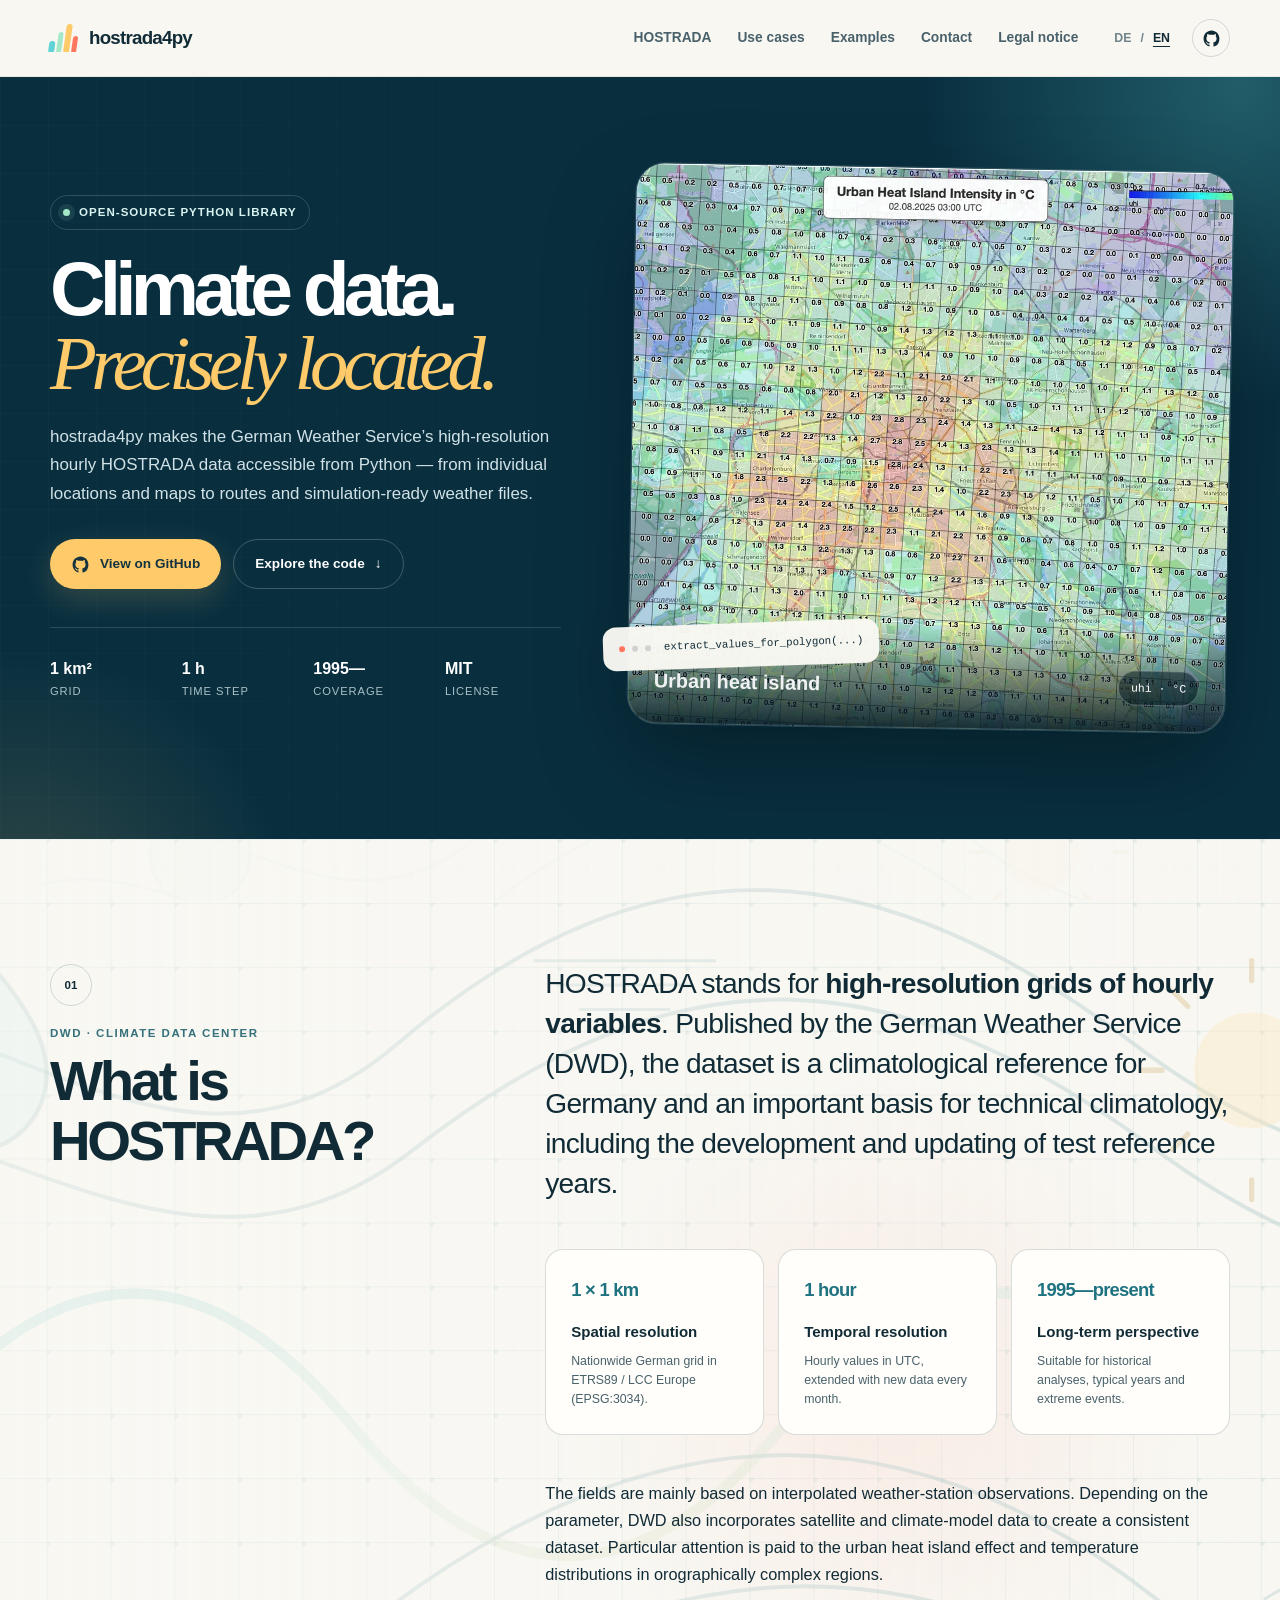
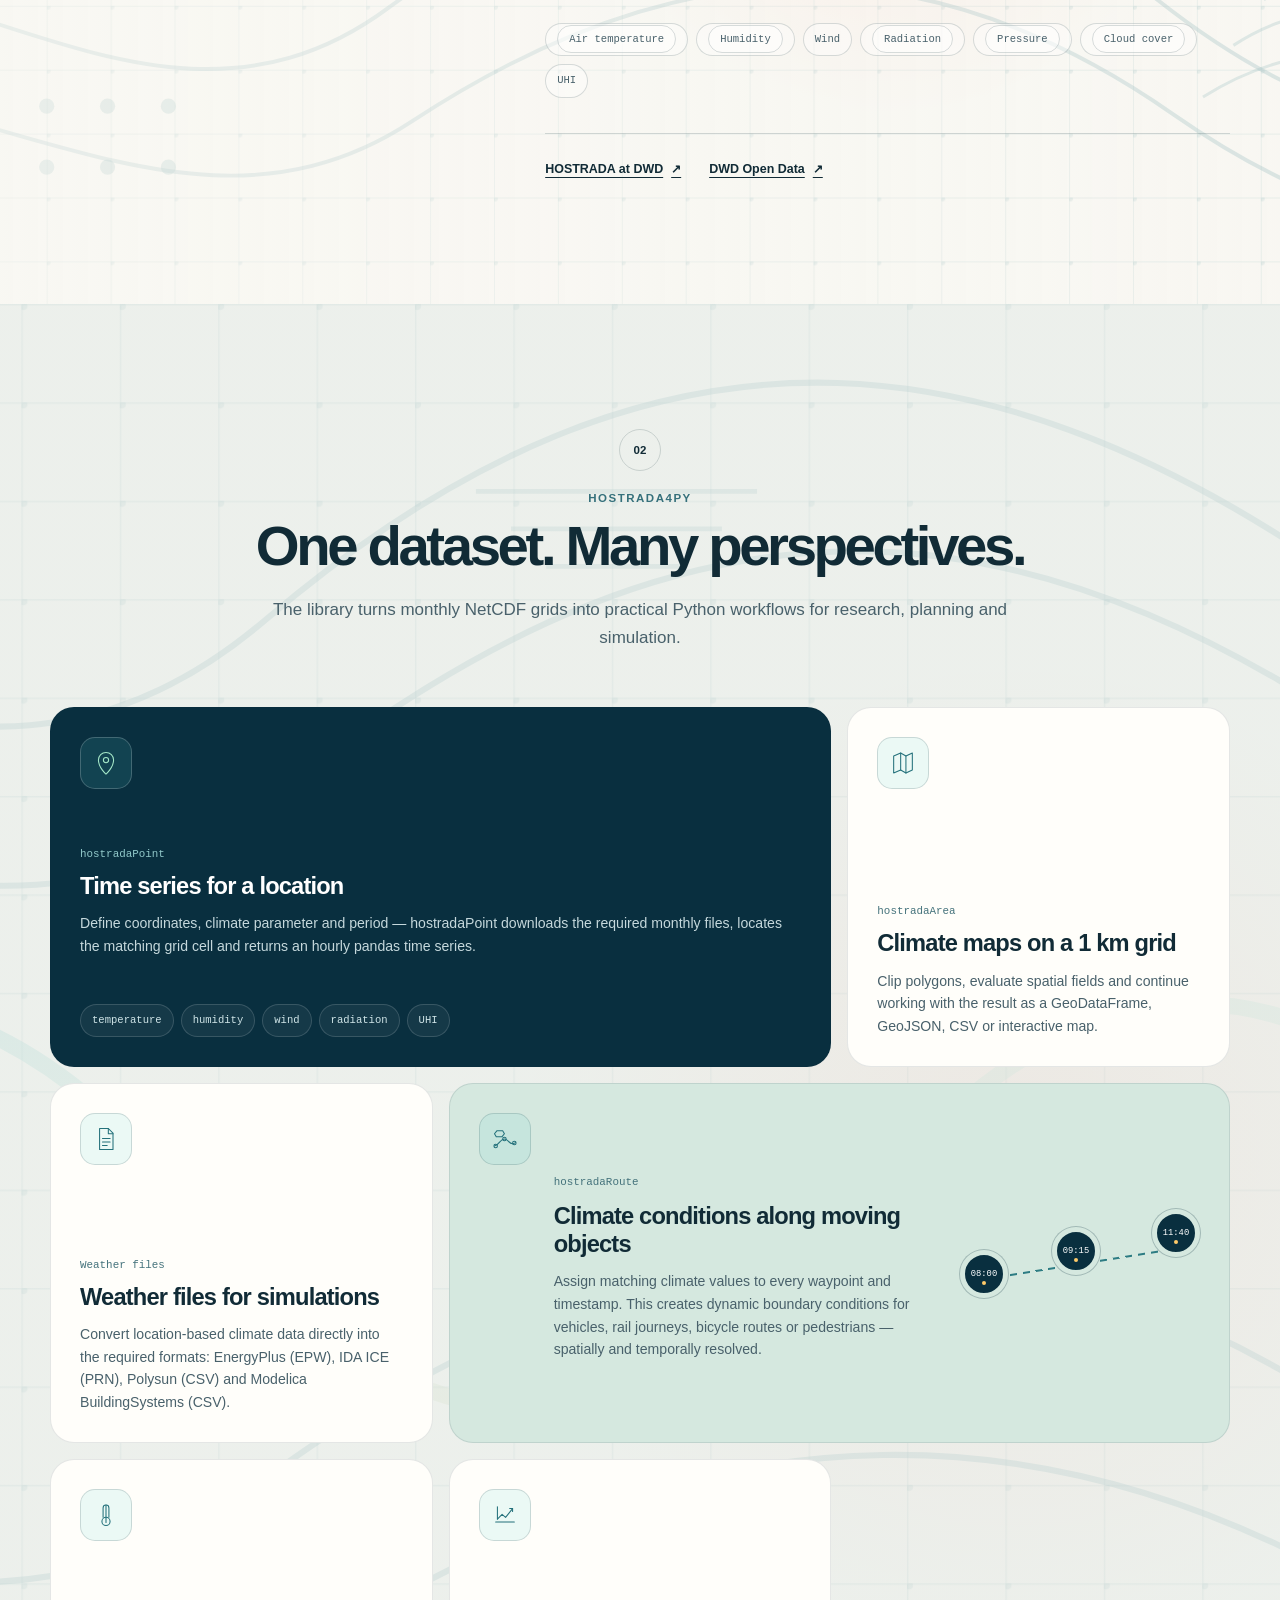
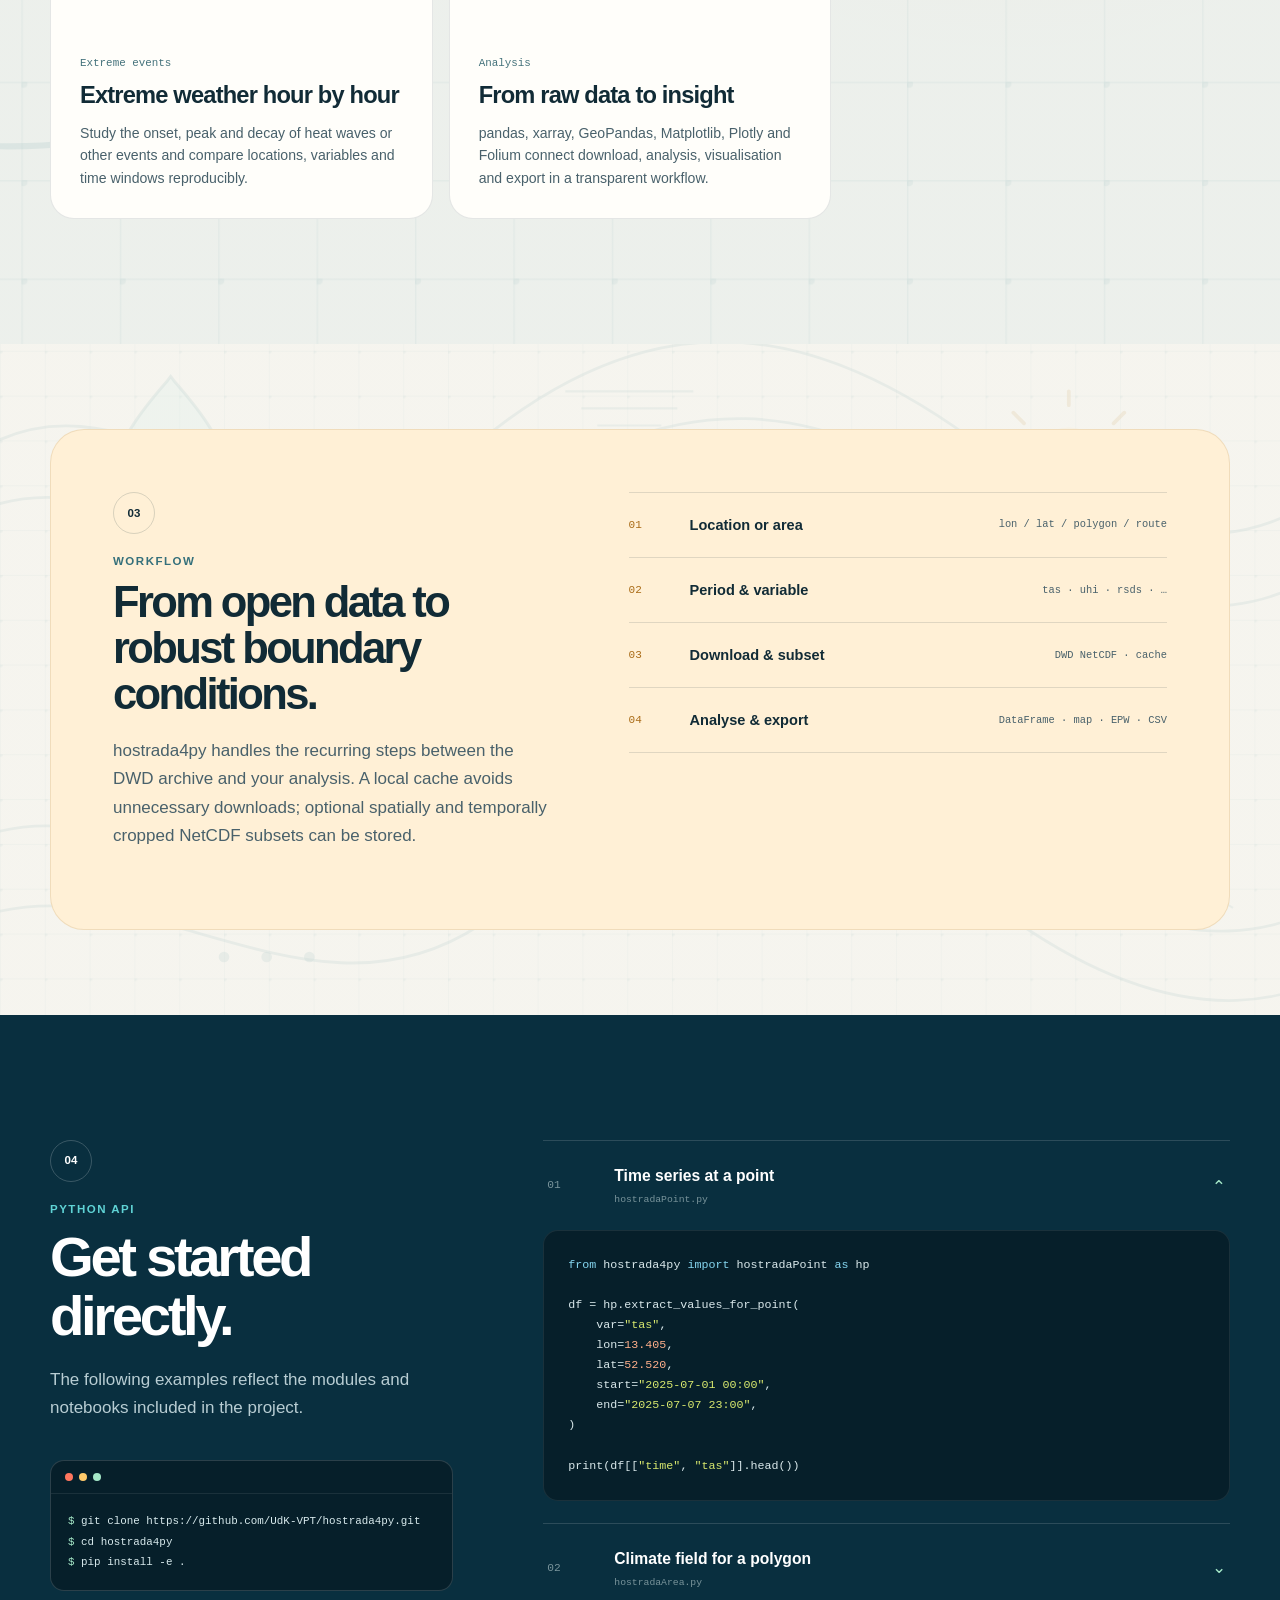
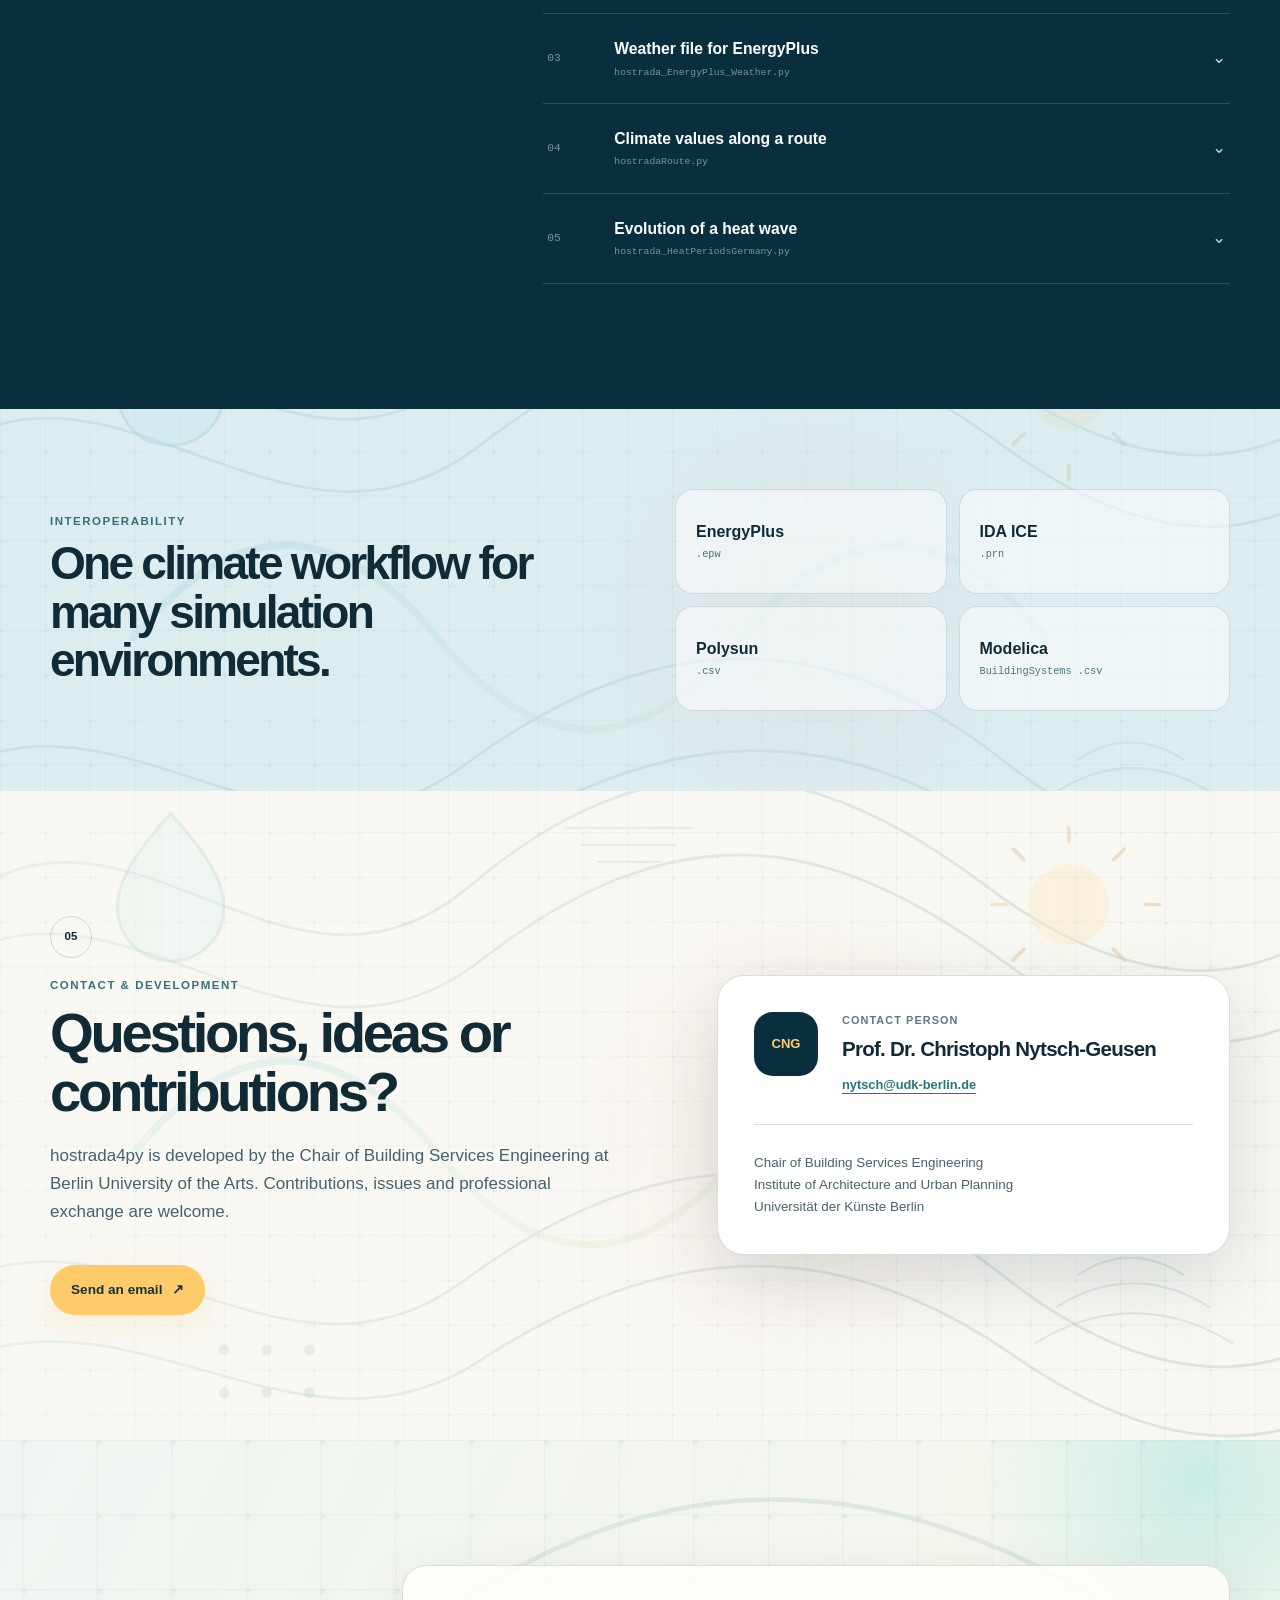
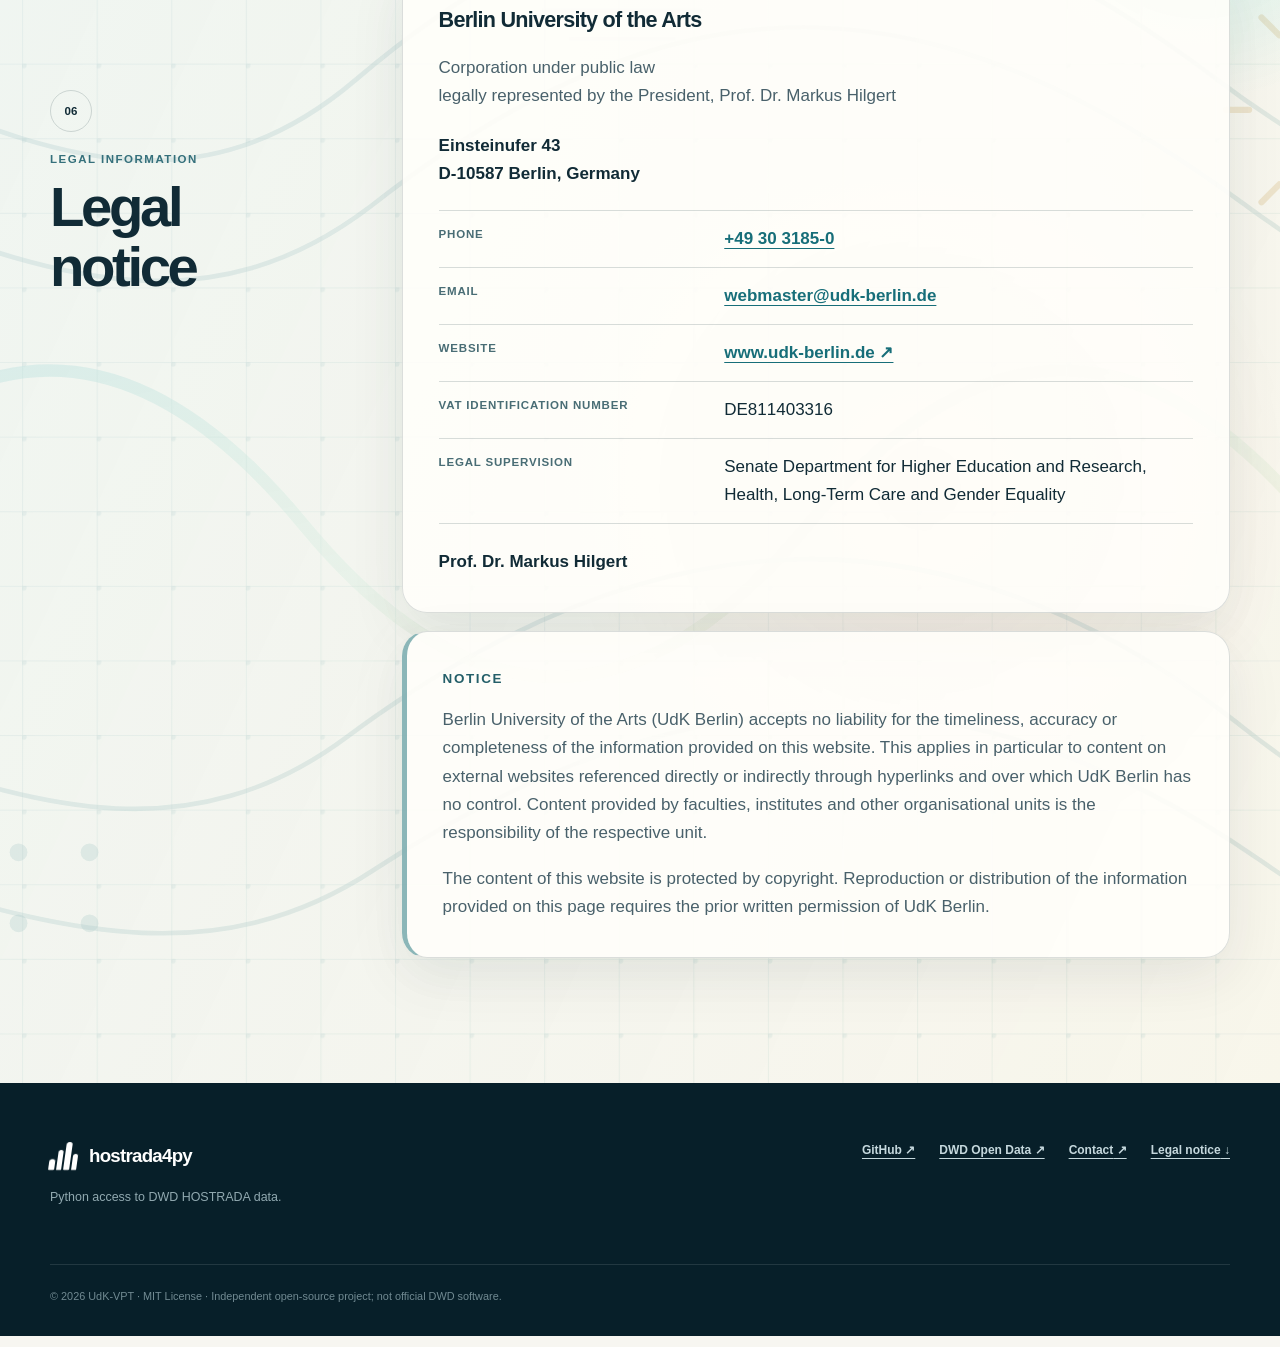
==== docs/index.html @ 3d7227a3 "enable html uplaod" ====
<!doctype html>
<html lang="de" data-lang="de">
<head>
  <meta charset="utf-8">
  <meta name="viewport" content="width=device-width, initial-scale=1">
  <meta name="description" content="hostrada4py erschließt die hochaufgelösten stündlichen HOSTRADA-Klimadaten des Deutschen Wetterdienstes für Python-Workflows, Karten und Simulationen.">
  <meta name="theme-color" content="#092f3f">
  <title>hostrada4py — HOSTRADA climate data for Python</title>
  <link rel="stylesheet" href="assets/styles.css">
  <script src="assets/app.js" defer></script>
</head>
<body>
  <a class="skip-link" href="#main">
    <span class="lang-de">Zum Inhalt springen</span>
    <span class="lang-en">Skip to content</span>
  </a>

  <header class="site-header">
    <div class="container header-inner">
      <a class="brand" href="#top" aria-label="hostrada4py home">
        <span class="brand-mark" aria-hidden="true">
          <span></span><span></span><span></span><span></span>
        </span>
        <span>hostrada4py</span>
      </a>

      <nav class="main-nav" aria-label="Primary navigation">
        <a href="#about"><span class="lang-de">HOSTRADA</span><span class="lang-en">HOSTRADA</span></a>
        <a href="#features"><span class="lang-de">Anwendungen</span><span class="lang-en">Use cases</span></a>
        <a href="#examples"><span class="lang-de">Beispiele</span><span class="lang-en">Examples</span></a>
        <a href="#contact"><span class="lang-de">Kontakt</span><span class="lang-en">Contact</span></a>
        <a href="#impressum"><span class="lang-de">Impressum</span><span class="lang-en">Legal notice</span></a>
      </nav>

      <div class="header-actions">
        <div class="language-switch" aria-label="Language selection">
          <button type="button" data-set-language="de" aria-pressed="true">DE</button>
          <span aria-hidden="true">/</span>
          <button type="button" data-set-language="en" aria-pressed="false">EN</button>
        </div>
        <a class="icon-link" href="https://github.com/UdK-VPT/hostrada4py" target="_blank" rel="noopener noreferrer" aria-label="hostrada4py on GitHub">
          <svg viewBox="0 0 24 24" aria-hidden="true"><path d="M12 2C6.48 2 2 6.58 2 12.23c0 4.52 2.87 8.35 6.84 9.7.5.1.68-.22.68-.49 0-.24-.01-1.05-.02-1.9-2.78.62-3.37-1.21-3.37-1.21-.45-1.18-1.11-1.49-1.11-1.49-.91-.64.07-.62.07-.62 1 .07 1.53 1.06 1.53 1.06.9 1.57 2.35 1.12 2.92.86.09-.66.35-1.12.64-1.38-2.22-.26-4.56-1.14-4.56-5.06 0-1.12.39-2.03 1.03-2.75-.1-.26-.45-1.3.1-2.71 0 0 .84-.28 2.75 1.05A9.35 9.35 0 0 1 12 7.16c.85 0 1.71.12 2.51.35 1.91-1.33 2.75-1.05 2.75-1.05.55 1.41.2 2.45.1 2.71.64.72 1.03 1.63 1.03 2.75 0 3.93-2.34 4.8-4.57 5.05.36.32.68.95.68 1.92 0 1.38-.01 2.49-.01 2.83 0 .27.18.59.69.49A10.26 10.26 0 0 0 22 12.23C22 6.58 17.52 2 12 2Z"/></svg>
        </a>
      </div>
    </div>
  </header>

  <main id="main">
    <section class="hero" id="top">
      <div class="hero-grid" aria-hidden="true"></div>
      <div class="container hero-layout">
        <div class="hero-copy">
          <div class="eyebrow">
            <span class="status-dot" aria-hidden="true"></span>
            <span class="lang-de">Open-Source Python-Bibliothek</span>
            <span class="lang-en">Open-source Python library</span>
          </div>
          <h1>
            <span class="lang-de">Klimadaten.<br><em>Präzise verortet.</em></span>
            <span class="lang-en">Climate data.<br><em>Precisely located.</em></span>
          </h1>
          <p class="hero-lead">
            <span class="lang-de">hostrada4py macht die hochaufgelösten stündlichen HOSTRADA-Daten des Deutschen Wetterdienstes für Python zugänglich — vom einzelnen Standort über Karten und Routen bis zur Wetterdatei für die Gebäudesimulation.</span>
            <span class="lang-en">hostrada4py makes the German Weather Service’s high-resolution hourly HOSTRADA data accessible from Python — from individual locations and maps to routes and simulation-ready weather files.</span>
          </p>
          <div class="hero-actions">
            <a class="button button-primary" href="https://github.com/UdK-VPT/hostrada4py" target="_blank" rel="noopener noreferrer">
              <svg viewBox="0 0 24 24" aria-hidden="true"><path d="M12 2C6.48 2 2 6.58 2 12.23c0 4.52 2.87 8.35 6.84 9.7.5.1.68-.22.68-.49 0-.24-.01-1.05-.02-1.9-2.78.62-3.37-1.21-3.37-1.21-.45-1.18-1.11-1.49-1.11-1.49-.91-.64.07-.62.07-.62 1 .07 1.53 1.06 1.53 1.06.9 1.57 2.35 1.12 2.92.86.09-.66.35-1.12.64-1.38-2.22-.26-4.56-1.14-4.56-5.06 0-1.12.39-2.03 1.03-2.75-.1-.26-.45-1.3.1-2.71 0 0 .84-.28 2.75 1.05A9.35 9.35 0 0 1 12 7.16c.85 0 1.71.12 2.51.35 1.91-1.33 2.75-1.05 2.75-1.05.55 1.41.2 2.45.1 2.71.64.72 1.03 1.63 1.03 2.75 0 3.93-2.34 4.8-4.57 5.05.36.32.68.95.68 1.92 0 1.38-.01 2.49-.01 2.83 0 .27.18.59.69.49A10.26 10.26 0 0 0 22 12.23C22 6.58 17.52 2 12 2Z"/></svg>
              <span class="lang-de">Projekt auf GitHub</span>
              <span class="lang-en">View on GitHub</span>
            </a>
            <a class="button button-secondary" href="#examples">
              <span class="lang-de">Code ansehen</span>
              <span class="lang-en">Explore the code</span>
              <span aria-hidden="true">↓</span>
            </a>
          </div>
          <ul class="hero-facts" aria-label="Project facts">
            <li><strong>1 km²</strong><span class="lang-de">Raster</span><span class="lang-en">grid</span></li>
            <li><strong>1 h</strong><span class="lang-de">Zeitschritt</span><span class="lang-en">time step</span></li>
            <li><strong>1995—</strong><span class="lang-de">Zeitraum</span><span class="lang-en">coverage</span></li>
            <li><strong>MIT</strong><span class="lang-de">Lizenz</span><span class="lang-en">license</span></li>
          </ul>
        </div>

        <div class="hero-visual" aria-label="Urban heat island map of Berlin generated from HOSTRADA data">
          <div class="image-card">
            <img src="assets/berlin-uhi-hostrada.webp" alt="HOSTRADA-Karte der städtischen Wärmeinselintensität in Berlin" width="1415" height="788">
            <div class="image-overlay">
              <div>
                <span class="image-kicker">HOSTRADA · Berlin</span>
                <strong><span class="lang-de">Städtische Wärmeinsel</span><span class="lang-en">Urban heat island</span></strong>
              </div>
              <span class="image-chip">uhi · °C</span>
            </div>
          </div>
          <div class="floating-code" aria-hidden="true">
            <span class="code-dot"></span><span class="code-dot"></span><span class="code-dot"></span>
            <code>extract_values_for_polygon(...)</code>
          </div>
        </div>
      </div>
    </section>

    <section class="section section-about" id="about">
      <div class="container about-layout">
        <div class="section-heading sticky-heading">
          <span class="section-number">01</span>
          <p class="section-kicker">DWD · Climate Data Center</p>
          <h2><span class="lang-de">Was ist HOSTRADA?</span><span class="lang-en">What is HOSTRADA?</span></h2>
        </div>
        <div class="about-content">
          <p class="intro-text">
            <span class="lang-de">HOSTRADA steht für <strong>hochaufgelöste stündliche Rasterdaten</strong>. Der vom Deutschen Wetterdienst veröffentlichte Datensatz ist eine klimatologische Referenz für Deutschland und eine wichtige Grundlage der technischen Klimatologie, unter anderem für die Entwicklung und Aktualisierung von Testreferenzjahren.</span>
            <span class="lang-en">HOSTRADA stands for <strong>high-resolution grids of hourly variables</strong>. Published by the German Weather Service (DWD), the dataset is a climatological reference for Germany and an important basis for technical climatology, including the development and updating of test reference years.</span>
          </p>
          <div class="fact-grid">
            <article class="fact-card">
              <span class="fact-value">1 × 1 km</span>
              <h3><span class="lang-de">Räumliche Auflösung</span><span class="lang-en">Spatial resolution</span></h3>
              <p><span class="lang-de">Deutschlandweites Raster in ETRS89 / LCC Europe (EPSG:3034).</span><span class="lang-en">Nationwide German grid in ETRS89 / LCC Europe (EPSG:3034).</span></p>
            </article>
            <article class="fact-card">
              <span class="fact-value"><span class="lang-de">1 Stunde</span><span class="lang-en">1 hour</span></span>
              <h3><span class="lang-de">Zeitliche Auflösung</span><span class="lang-en">Temporal resolution</span></h3>
              <p><span class="lang-de">Stündliche Werte in UTC, monatlich um neue Daten ergänzt.</span><span class="lang-en">Hourly values in UTC, extended with new data every month.</span></p>
            </article>
            <article class="fact-card">
              <span class="fact-value"><span class="lang-de">1995—heute</span><span class="lang-en">1995—present</span></span>
              <h3><span class="lang-de">Langzeitperspektive</span><span class="lang-en">Long-term perspective</span></h3>
              <p><span class="lang-de">Geeignet für historische Analysen, typische Jahre und Extremereignisse.</span><span class="lang-en">Suitable for historical analyses, typical years and extreme events.</span></p>
            </article>
          </div>
          <p>
            <span class="lang-de">Die Felder basieren überwiegend auf der Interpolation von Messstationsdaten. Je nach Parameter bezieht der DWD zusätzliche Satelliten- und Klimamodelldaten ein, um einen konsistenten Datensatz zu erzeugen. Besonderes Augenmerk gilt der städtischen Wärmeinsel und der Temperaturverteilung in orografisch komplexen Regionen.</span>
            <span class="lang-en">The fields are mainly based on interpolated weather-station observations. Depending on the parameter, DWD also incorporates satellite and climate-model data to create a consistent dataset. Particular attention is paid to the urban heat island effect and temperature distributions in orographically complex regions.</span>
          </p>
          <div class="variable-strip" aria-label="HOSTRADA variables">
            <span><span class="lang-de">Lufttemperatur</span><span class="lang-en">Air temperature</span></span><span><span class="lang-de">Feuchte</span><span class="lang-en">Humidity</span></span><span>Wind</span><span><span class="lang-de">Strahlung</span><span class="lang-en">Radiation</span></span><span><span class="lang-de">Luftdruck</span><span class="lang-en">Pressure</span></span><span><span class="lang-de">Bewölkung</span><span class="lang-en">Cloud cover</span></span><span>UHI</span>
          </div>
          <div class="source-links">
            <a href="https://www.dwd.de/DE/leistungen/uhi/info_methodic/01_hostrada.html" target="_blank" rel="noopener noreferrer">
              <span class="lang-de">HOSTRADA beim DWD</span><span class="lang-en">HOSTRADA at DWD</span><span aria-hidden="true">↗</span>
            </a>
            <a href="https://opendata.dwd.de/climate_environment/CDC/grids_germany/hourly/hostrada/" target="_blank" rel="noopener noreferrer">
              <span>DWD Open Data</span><span aria-hidden="true">↗</span>
            </a>
          </div>
        </div>
      </div>
    </section>

    <section class="section section-features" id="features">
      <div class="container">
        <div class="section-heading centered-heading">
          <span class="section-number">02</span>
          <p class="section-kicker">hostrada4py</p>
          <h2><span class="lang-de">Ein Datensatz. Viele Perspektiven.</span><span class="lang-en">One dataset. Many perspectives.</span></h2>
          <p><span class="lang-de">Die Bibliothek übersetzt monatliche NetCDF-Raster in handhabbare Python-Workflows für Forschung, Planung und Simulation.</span><span class="lang-en">The library turns monthly NetCDF grids into practical Python workflows for research, planning and simulation.</span></p>
        </div>

        <div class="feature-grid">
          <article class="feature-card feature-card-large">
            <div class="feature-icon" aria-hidden="true">
              <svg viewBox="0 0 48 48"><path d="M24 43s13-11.2 13-24a13 13 0 1 0-26 0c0 12.8 13 24 13 24Z"/><circle cx="24" cy="19" r="4.5"/></svg>
            </div>
            <span class="feature-label">hostradaPoint</span>
            <h3><span class="lang-de">Zeitserien für einen Standort</span><span class="lang-en">Time series for a location</span></h3>
            <p><span class="lang-de">Koordinaten, Klimaparameter und Zeitraum definieren — hostradaPoint lädt die benötigten Monatsdateien, findet die passende Rasterzelle und liefert eine stündliche pandas-Zeitserie.</span><span class="lang-en">Define coordinates, climate parameter and period — hostradaPoint downloads the required monthly files, locates the matching grid cell and returns an hourly pandas time series.</span></p>
            <ul class="tag-list"><li>temperature</li><li>humidity</li><li>wind</li><li>radiation</li><li>UHI</li></ul>
          </article>

          <article class="feature-card">
            <div class="feature-icon" aria-hidden="true">
              <svg viewBox="0 0 48 48"><path d="M8 12 20 7l9 5 11-5v29l-11 5-9-5-12 5V12Z"/><path d="M20 7v29M29 12v29"/></svg>
            </div>
            <span class="feature-label">hostradaArea</span>
            <h3><span class="lang-de">Klimakarten im 1-km-Raster</span><span class="lang-en">Climate maps on a 1 km grid</span></h3>
            <p><span class="lang-de">Polygone ausschneiden, räumliche Felder auswerten und als GeoDataFrame, GeoJSON, CSV oder interaktive Karte weiterverarbeiten.</span><span class="lang-en">Clip polygons, evaluate spatial fields and continue working with the result as a GeoDataFrame, GeoJSON, CSV or interactive map.</span></p>
          </article>

          <article class="feature-card">
            <div class="feature-icon" aria-hidden="true">
              <svg viewBox="0 0 48 48"><path d="M13 6h15l8 8v28H13V6Z"/><path d="M28 6v9h8M18 23h13M18 29h13M18 35h8"/></svg>
            </div>
            <span class="feature-label">Weather files</span>
            <h3><span class="lang-de">Wetterdateien für Simulationen</span><span class="lang-en">Weather files for simulations</span></h3>
            <p><span class="lang-de">Standortbezogene Klimadaten direkt in die benötigten Formate überführen: EnergyPlus (EPW), IDA ICE (PRN), Polysun (CSV) und Modelica BuildingSystems (CSV).</span><span class="lang-en">Convert location-based climate data directly into the required formats: EnergyPlus (EPW), IDA ICE (PRN), Polysun (CSV) and Modelica BuildingSystems (CSV).</span></p>
          </article>

          <article class="feature-card feature-card-wide">
            <div class="feature-icon" aria-hidden="true">
              <svg viewBox="0 0 48 48"><path d="M6 36c8-1 9-12 17-12 7 0 7 8 14 8 2 0 4-1 5-2"/><circle cx="8" cy="36" r="3"/><circle cx="23" cy="24" r="3"/><circle cx="40" cy="31" r="3"/><path d="M10 10h10l3 5-4 5H9l-3-5 4-5Z"/></svg>
            </div>
            <div>
              <span class="feature-label">hostradaRoute</span>
              <h3><span class="lang-de">Klima entlang bewegter Objekte</span><span class="lang-en">Climate conditions along moving objects</span></h3>
              <p><span class="lang-de">Ordne jedem Wegpunkt und Zeitstempel die passenden Klimawerte zu. So entstehen dynamische Randbedingungen für Fahrzeuge, Bahnreisen, Fahrradrouten oder Fußwege — räumlich und zeitlich interpoliert.</span><span class="lang-en">Assign matching climate values to every waypoint and timestamp. This creates dynamic boundary conditions for vehicles, rail journeys, bicycle routes or pedestrians — spatially and temporally resolved.</span></p>
            </div>
            <div class="route-diagram" aria-hidden="true">
              <span class="route-line"></span>
              <span class="route-node n1">08:00</span>
              <span class="route-node n2">09:15</span>
              <span class="route-node n3">11:40</span>
            </div>
          </article>

          <article class="feature-card">
            <div class="feature-icon" aria-hidden="true">
              <svg viewBox="0 0 48 48"><path d="M24 7v23"/><circle cx="24" cy="35" r="7"/><path d="M19 28V12a5 5 0 0 1 10 0v16"/><path d="M24 31v6"/></svg>
            </div>
            <span class="feature-label">Extreme events</span>
            <h3><span class="lang-de">Extremwetter im Stundenverlauf</span><span class="lang-en">Extreme weather hour by hour</span></h3>
            <p><span class="lang-de">Untersuche Beginn, Maximum und Abklingen von Hitzewellen oder anderen Ereignissen und vergleiche Orte, Variablen und Zeitfenster reproduzierbar.</span><span class="lang-en">Study the onset, peak and decay of heat waves or other events and compare locations, variables and time windows reproducibly.</span></p>
          </article>

          <article class="feature-card">
            <div class="feature-icon" aria-hidden="true">
              <svg viewBox="0 0 48 48"><path d="M8 36h32M11 31l8-8 6 5 12-15"/><path d="m32 13 5 0 0 5"/><path d="M11 10v21"/></svg>
            </div>
            <span class="feature-label">Analysis</span>
            <h3><span class="lang-de">Vom Rohdatensatz zur Aussage</span><span class="lang-en">From raw data to insight</span></h3>
            <p><span class="lang-de">pandas, xarray, GeoPandas, Matplotlib, Plotly und Folium verbinden Download, Auswertung, Visualisierung und Export in einem transparenten Workflow.</span><span class="lang-en">pandas, xarray, GeoPandas, Matplotlib, Plotly and Folium connect download, analysis, visualisation and export in a transparent workflow.</span></p>
          </article>
        </div>
      </div>
    </section>

    <section class="section section-workflow" aria-labelledby="workflow-title">
      <div class="container">
        <div class="workflow-panel">
          <div class="workflow-copy">
            <span class="section-number">03</span>
            <p class="section-kicker">Workflow</p>
            <h2 id="workflow-title"><span class="lang-de">Von Open Data zu belastbaren Randbedingungen.</span><span class="lang-en">From open data to robust boundary conditions.</span></h2>
            <p><span class="lang-de">hostrada4py übernimmt die wiederkehrenden Schritte zwischen DWD-Archiv und Analyse. Ein lokaler Cache vermeidet unnötige Downloads; optional können räumlich und zeitlich zugeschnittene NetCDF-Teilmengen gespeichert werden.</span><span class="lang-en">hostrada4py handles the recurring steps between the DWD archive and your analysis. A local cache avoids unnecessary downloads; optional spatially and temporally cropped NetCDF subsets can be stored.</span></p>
          </div>
          <ol class="workflow-steps">
            <li><span>01</span><strong><span class="lang-de">Ort oder Gebiet</span><span class="lang-en">Location or area</span></strong><small>lon / lat / polygon / route</small></li>
            <li><span>02</span><strong><span class="lang-de">Zeitraum & Variable</span><span class="lang-en">Period & variable</span></strong><small>tas · uhi · rsds · …</small></li>
            <li><span>03</span><strong><span class="lang-de">Download & Zuschnitt</span><span class="lang-en">Download & subset</span></strong><small>DWD NetCDF · cache</small></li>
            <li><span>04</span><strong><span class="lang-de">Analyse & Export</span><span class="lang-en">Analyse & export</span></strong><small>DataFrame · map · EPW · CSV</small></li>
          </ol>
        </div>
      </div>
    </section>

    <section class="section section-examples" id="examples">
      <div class="container examples-layout">
        <div class="section-heading sticky-heading">
          <span class="section-number">04</span>
          <p class="section-kicker">Python API</p>
          <h2><span class="lang-de">Direkt einsteigen.</span><span class="lang-en">Get started directly.</span></h2>
          <p><span class="lang-de">Die folgenden Beispiele orientieren sich an den Modulen und Notebooks des Projekts.</span><span class="lang-en">The following examples reflect the modules and notebooks included in the project.</span></p>
          <div class="install-box">
            <div class="terminal-bar"><span></span><span></span><span></span></div>
            <code><span class="prompt">$</span> git clone https://github.com/UdK-VPT/hostrada4py.git<br><span class="prompt">$</span> cd hostrada4py<br><span class="prompt">$</span> pip install -e .</code>
          </div>
        </div>

        <div class="code-stack">
          <details class="code-example" open>
            <summary>
              <span class="example-index">01</span>
              <span><strong><span class="lang-de">Zeitserie an einem Punkt</span><span class="lang-en">Time series at a point</span></strong><small>hostradaPoint.py</small></span>
              <span class="chevron" aria-hidden="true">⌄</span>
            </summary>
            <pre><code><span class="kw">from</span> hostrada4py <span class="kw">import</span> hostradaPoint <span class="kw">as</span> hp

df = hp.extract_values_for_point(
    var=<span class="str">"tas"</span>,
    lon=<span class="num">13.405</span>,
    lat=<span class="num">52.520</span>,
    start=<span class="str">"2025-07-01 00:00"</span>,
    end=<span class="str">"2025-07-07 23:00"</span>,
)

print(df[[<span class="str">"time"</span>, <span class="str">"tas"</span>]].head())</code></pre>
          </details>

          <details class="code-example">
            <summary>
              <span class="example-index">02</span>
              <span><strong><span class="lang-de">Klimafeld für ein Polygon</span><span class="lang-en">Climate field for a polygon</span></strong><small>hostradaArea.py</small></span>
              <span class="chevron" aria-hidden="true">⌄</span>
            </summary>
            <pre><code><span class="kw">from</span> hostrada4py <span class="kw">import</span> hostradaArea <span class="kw">as</span> ha

berlin = [
    (<span class="num">13.09</span>, <span class="num">52.34</span>),
    (<span class="num">13.76</span>, <span class="num">52.34</span>),
    (<span class="num">13.76</span>, <span class="num">52.68</span>),
    (<span class="num">13.09</span>, <span class="num">52.68</span>),
]

gdf = ha.extract_values_for_polygon(
    var=<span class="str">"uhi"</span>,
    polygon_lonlat=berlin,
    start_utc=<span class="str">"2025-08-02 03:00"</span>,
    end_utc=<span class="str">"2025-08-02 03:00"</span>,
    return_geodataframe=<span class="bool">True</span>,
)</code></pre>
          </details>

          <details class="code-example">
            <summary>
              <span class="example-index">03</span>
              <span><strong><span class="lang-de">Wetterdatei für EnergyPlus</span><span class="lang-en">Weather file for EnergyPlus</span></strong><small>hostrada_EnergyPlus_Weather.py</small></span>
              <span class="chevron" aria-hidden="true">⌄</span>
            </summary>
            <pre><code><span class="kw">from</span> hostrada4py <span class="kw">import</span> hostrada_EnergyPlus_Weather <span class="kw">as</span> epw

epw.create_energyplus_weather_file(
    lon=<span class="num">13.405</span>,
    lat=<span class="num">52.520</span>,
    start=<span class="str">"2025-01-01 00:00"</span>,
    end=<span class="str">"2025-12-31 23:00"</span>,
    output_file=<span class="str">"HOSTRADA_Berlin.epw"</span>,
    tz=<span class="str">"Europe/Berlin"</span>,
)</code></pre>
          </details>

          <details class="code-example">
            <summary>
              <span class="example-index">04</span>
              <span><strong><span class="lang-de">Klimawerte entlang einer Route</span><span class="lang-en">Climate values along a route</span></strong><small>hostradaRoute.py</small></span>
              <span class="chevron" aria-hidden="true">⌄</span>
            </summary>
            <pre><code><span class="kw">from</span> hostrada4py.hostradaRoute <span class="kw">import</span> calculate_route_climate

result = calculate_route_climate(
    route=<span class="str">"route_positions.csv"</span>,
    variables=[<span class="str">"tas"</span>, <span class="str">"hurs"</span>, <span class="str">"sfcWind"</span>],
    timezone=<span class="str">"Europe/Berlin"</span>,
    interpolation=<span class="str">"linear"</span>,
    output_csv=<span class="str">"route_climate.csv"</span>,
)</code></pre>
          </details>

          <details class="code-example">
            <summary>
              <span class="example-index">05</span>
              <span><strong><span class="lang-de">Verlauf einer Hitzewelle</span><span class="lang-en">Evolution of a heat wave</span></strong><small>hostrada_HeatPeriodsGermany.py</small></span>
              <span class="chevron" aria-hidden="true">⌄</span>
            </summary>
            <pre><code><span class="kw">from</span> hostrada4py <span class="kw">import</span> hostradaPoint <span class="kw">as</span> hp
<span class="kw">from</span> hostrada4py <span class="kw">import</span> hostrada_HeatPeriodsGermany <span class="kw">as</span> heat

event = heat.heat_periods_germany[<span class="str">"events"</span>][<span class="num">0</span>]
site = event[<span class="str">"measurement_sites"</span>][<span class="num">0</span>]

df = hp.extract_values_for_point(
    var=<span class="str">"tas"</span>, lon=site[<span class="str">"longitude"</span>], lat=site[<span class="str">"latitude"</span>],
    start=event[<span class="str">"core_period"</span>][<span class="str">"start"</span>],
    end=event[<span class="str">"core_period"</span>][<span class="str">"end"</span>],
)</code></pre>
          </details>
        </div>
      </div>
    </section>

    <section class="section section-simulations" aria-labelledby="simulation-title">
      <div class="container">
        <div class="simulation-banner">
          <div>
            <p class="section-kicker">Interoperability</p>
            <h2 id="simulation-title"><span class="lang-de">Ein Klima-Workflow für viele Simulationswelten.</span><span class="lang-en">One climate workflow for many simulation environments.</span></h2>
          </div>
          <div class="format-grid" aria-label="Supported simulation formats">
            <div><strong>EnergyPlus</strong><span>.epw</span></div>
            <div><strong>IDA ICE</strong><span>.prn</span></div>
            <div><strong>Polysun</strong><span>.csv</span></div>
            <div><strong>Modelica</strong><span>BuildingSystems .csv</span></div>
          </div>
        </div>
      </div>
    </section>

    <section class="section section-contact" id="contact">
      <div class="container contact-layout">
        <div class="contact-copy">
          <span class="section-number">05</span>
          <p class="section-kicker"><span class="lang-de">Kontakt & Entwicklung</span><span class="lang-en">Contact & development</span></p>
          <h2><span class="lang-de">Fragen, Ideen oder Beiträge?</span><span class="lang-en">Questions, ideas or contributions?</span></h2>
          <p><span class="lang-de">hostrada4py wird am Fachgebiet Versorgungsplanung und Versorgungstechnik der Universität der Künste Berlin entwickelt. Beiträge, Issues und fachlicher Austausch sind willkommen.</span><span class="lang-en">hostrada4py is developed by the Chair of Building Services Engineering at Berlin University of the Arts. Contributions, issues and professional exchange are welcome.</span></p>
          <a class="button button-primary" href="mailto:nytsch@udk-berlin.de">
            <span class="lang-de">E-Mail schreiben</span><span class="lang-en">Send an email</span><span aria-hidden="true">↗</span>
          </a>
        </div>
        <address class="contact-card">
          <div class="avatar" aria-hidden="true">CNG</div>
          <div>
            <p class="contact-role"><span class="lang-de">Ansprechpartner</span><span class="lang-en">Contact person</span></p>
            <h3>Prof. Dr. Christoph Nytsch-Geusen</h3>
            <a href="mailto:nytsch@udk-berlin.de">nytsch@udk-berlin.de</a>
          </div>
          <hr>
          <p>
            <span class="lang-de">Fachgebiet Versorgungsplanung und Versorgungstechnik</span>
            <span class="lang-en">Chair of Building Services Engineering</span><br>
            <span class="lang-de">Institut für Architektur und Städtebau</span>
            <span class="lang-en">Institute of Architecture and Urban Planning</span><br>
            Universität der Künste Berlin
          </p>
        </address>
      </div>
    </section>

    <section class="section section-legal" id="impressum" aria-labelledby="impressum-title">
      <div class="container legal-layout">
        <div class="section-heading legal-heading">
          <span class="section-number">06</span>
          <p class="section-kicker"><span class="lang-de">Rechtliche Angaben</span><span class="lang-en">Legal information</span></p>
          <h2 id="impressum-title"><span class="lang-de">Impressum</span><span class="lang-en">Legal notice</span></h2>
        </div>

        <div class="legal-content">
          <div class="legal-card legal-details">
            <div class="lang-de">
              <h3>Universität der Künste Berlin</h3>
              <p>Körperschaft des öffentlichen Rechts<br>gesetzlich vertreten durch den Präsidenten Prof. Dr. Markus Hilgert</p>
              <address>Einsteinufer 43<br>D-10587 Berlin</address>
              <dl>
                <div><dt>Telefon</dt><dd><a href="tel:+493031850">030/3185-0</a></dd></div>
                <div><dt>E-Mail</dt><dd><a href="mailto:webmaster@udk-berlin.de">webmaster@udk-berlin.de</a></dd></div>
                <div><dt>Webseite</dt><dd><a href="https://www.udk-berlin.de" target="_blank" rel="noopener noreferrer">www.udk-berlin.de ↗</a></dd></div>
                <div><dt>Umsatzsteuer-Identifikationsnummer</dt><dd>DE811403316</dd></div>
                <div><dt>Rechtsaufsicht</dt><dd>Senatsverwaltung für Wissenschaft, Gesundheit, Pflege und Gleichstellung</dd></div>
              </dl>
              <p class="legal-signature">Prof. Dr. Markus Hilgert</p>
            </div>

            <div class="lang-en">
              <h3>Berlin University of the Arts</h3>
              <p>Corporation under public law<br>legally represented by the President, Prof. Dr. Markus Hilgert</p>
              <address>Einsteinufer 43<br>D-10587 Berlin, Germany</address>
              <dl>
                <div><dt>Phone</dt><dd><a href="tel:+493031850">+49 30 3185-0</a></dd></div>
                <div><dt>Email</dt><dd><a href="mailto:webmaster@udk-berlin.de">webmaster@udk-berlin.de</a></dd></div>
                <div><dt>Website</dt><dd><a href="https://www.udk-berlin.de" target="_blank" rel="noopener noreferrer">www.udk-berlin.de ↗</a></dd></div>
                <div><dt>VAT identification number</dt><dd>DE811403316</dd></div>
                <div><dt>Legal supervision</dt><dd>Senate Department for Higher Education and Research, Health, Long-Term Care and Gender Equality</dd></div>
              </dl>
              <p class="legal-signature">Prof. Dr. Markus Hilgert</p>
            </div>
          </div>

          <article class="legal-card legal-note">
            <h3><span class="lang-de">Hinweis</span><span class="lang-en">Notice</span></h3>
            <div class="lang-de">
              <p>Die Universität der Künste (UdK) Berlin übernimmt keine Gewähr für die Aktualität, Richtigkeit und Vollständigkeit der auf dieser Website bereitgestellten Angaben. Dies gilt im besonderen Maße für die Inhalte externer Internetseiten, auf die über Hyperlinks direkt oder indirekt verwiesen wird und die von der UdK Berlin nicht beeinflusst werden können. Die von den Fakultäten, Instituten und weiteren Einrichtungen unterbreiteten Angebote unterliegen der Verantwortung der jeweiligen Bereiche.</p>
              <p>Der Inhalt dieser Website ist urheberrechtlich geschützt. Die Vervielfältigung oder Verbreitung der auf dieser Seite bereitgestellten Informationen bedarf der vorherigen schriftlichen Genehmigung durch die UdK Berlin.</p>
            </div>
            <div class="lang-en">
              <p>Berlin University of the Arts (UdK Berlin) accepts no liability for the timeliness, accuracy or completeness of the information provided on this website. This applies in particular to content on external websites referenced directly or indirectly through hyperlinks and over which UdK Berlin has no control. Content provided by faculties, institutes and other organisational units is the responsibility of the respective unit.</p>
              <p>The content of this website is protected by copyright. Reproduction or distribution of the information provided on this page requires the prior written permission of UdK Berlin.</p>
            </div>
          </article>
        </div>
      </div>
    </section>
  </main>

  <footer class="site-footer">
    <div class="container footer-inner">
      <div>
        <a class="brand footer-brand" href="#top">
          <span class="brand-mark" aria-hidden="true"><span></span><span></span><span></span><span></span></span>
          <span>hostrada4py</span>
        </a>
        <p><span class="lang-de">Python-Zugang zu DWD-HOSTRADA-Daten.</span><span class="lang-en">Python access to DWD HOSTRADA data.</span></p>
      </div>
      <div class="footer-links">
        <a href="https://github.com/UdK-VPT/hostrada4py" target="_blank" rel="noopener noreferrer">GitHub ↗</a>
        <a href="https://opendata.dwd.de/climate_environment/CDC/grids_germany/hourly/hostrada/" target="_blank" rel="noopener noreferrer">DWD Open Data ↗</a>
        <a href="mailto:nytsch@udk-berlin.de"><span class="lang-de">Kontakt</span><span class="lang-en">Contact</span> ↗</a>
        <a href="#impressum"><span class="lang-de">Impressum</span><span class="lang-en">Legal notice</span> ↓</a>
      </div>
      <p class="footer-note">© 2026 UdK-VPT · MIT License · <span class="lang-de">Unabhängiges Open-Source-Projekt; keine offizielle Software des DWD.</span><span class="lang-en">Independent open-source project; not official DWD software.</span></p>
    </div>
  </footer>
</body>
</html>
---- docs/assets/styles.css ----
:root {
  --ink: #112b36;
  --ink-soft: #49616b;
  --paper: #f5f4ee;
  --paper-bright: #fffefa;
  --deep: #092f3f;
  --deep-2: #0b4050;
  --cyan: #5fd3d5;
  --mint: #a5e8c8;
  --lime: #d9e96e;
  --sun: #ffca6a;
  --coral: #ff765e;
  --line: rgba(17, 43, 54, .16);
  --shadow: 0 24px 70px rgba(5, 36, 48, .14);
  --radius: 24px;
  --container: 1180px;
  --sans: Inter, ui-sans-serif, -apple-system, BlinkMacSystemFont, "Segoe UI", sans-serif;
  --mono: "SFMono-Regular", Consolas, "Liberation Mono", monospace;
}

* { box-sizing: border-box; }
html { scroll-behavior: smooth; scroll-padding-top: 88px; }
body {
  margin: 0;
  background:
    linear-gradient(rgba(247,246,241,.82), rgba(247,246,241,.82)),
    url("climate-background.svg") center top / 1200px auto fixed repeat-y,
    #f7f6f1;
  color: var(--ink);
  font-family: var(--sans);
  font-size: 17px;
  line-height: 1.65;
  -webkit-font-smoothing: antialiased;
}
img { display: block; max-width: 100%; }
a { color: inherit; }
button, input { font: inherit; }
svg { fill: none; stroke: currentColor; stroke-width: 1.8; stroke-linecap: round; stroke-linejoin: round; }

html[data-lang="de"] .lang-en,
html[data-lang="en"] .lang-de { display: none !important; }

.container { width: min(calc(100% - 40px), var(--container)); margin-inline: auto; }
.skip-link { position: fixed; left: 16px; top: -80px; z-index: 1000; padding: 10px 16px; background: white; border-radius: 8px; transition: top .2s; }
.skip-link:focus { top: 12px; }

.site-header {
  position: sticky;
  top: 0;
  z-index: 100;
  background: rgba(249, 248, 243, .78);
  backdrop-filter: blur(18px);
  border-bottom: 1px solid rgba(17, 43, 54, .08);
}
.header-inner { min-height: 76px; display: flex; align-items: center; gap: 32px; }
.brand { display: inline-flex; align-items: center; gap: 11px; font-weight: 800; letter-spacing: -.04em; text-decoration: none; font-size: 1.17rem; }
.brand-mark { width: 28px; height: 28px; display: grid; grid-template-columns: repeat(4, 1fr); gap: 2px; align-items: end; transform: skewX(-8deg); }
.brand-mark span { display: block; border-radius: 3px 3px 1px 1px; background: var(--deep); }
.brand-mark span:nth-child(1) { height: 40%; background: var(--cyan); }
.brand-mark span:nth-child(2) { height: 72%; background: var(--mint); }
.brand-mark span:nth-child(3) { height: 100%; background: var(--sun); }
.brand-mark span:nth-child(4) { height: 58%; background: var(--coral); }
.main-nav { display: flex; align-items: center; gap: 26px; margin-left: auto; }
.main-nav a { color: var(--ink-soft); font-size: .86rem; font-weight: 700; text-decoration: none; transition: color .2s; }
.main-nav a:hover { color: var(--ink); }
.header-actions { display: flex; align-items: center; gap: 18px; }
.language-switch { display: flex; align-items: center; gap: 5px; color: #71838a; font-size: .77rem; font-weight: 800; }
.language-switch button { border: 0; padding: 4px; color: inherit; background: transparent; cursor: pointer; }
.language-switch button[aria-pressed="true"] { color: var(--ink); text-decoration: underline; text-underline-offset: 4px; }
.icon-link { display: grid; place-items: center; width: 38px; height: 38px; border: 1px solid var(--line); border-radius: 50%; transition: transform .2s, background .2s; }
.icon-link:hover { transform: translateY(-2px); background: white; }
.icon-link svg, .button svg { width: 19px; height: 19px; fill: currentColor; stroke: none; }

.hero { position: relative; overflow: hidden; padding: 90px 0 110px; background: var(--deep); color: white; }
.hero::before { content: ""; position: absolute; width: 680px; height: 680px; right: -300px; top: -330px; border-radius: 50%; background: radial-gradient(circle, rgba(95,211,213,.28), transparent 66%); }
.hero::after { content: ""; position: absolute; width: 560px; height: 560px; left: -260px; bottom: -360px; border-radius: 50%; background: radial-gradient(circle, rgba(255,202,106,.16), transparent 68%); }
.hero-grid { position: absolute; inset: 0; opacity: .32; background-image: linear-gradient(rgba(255,255,255,.055) 1px, transparent 1px), linear-gradient(90deg, rgba(255,255,255,.055) 1px, transparent 1px); background-size: 48px 48px; mask-image: linear-gradient(to right, #000, transparent 65%); }
.hero-layout { position: relative; z-index: 2; display: grid; grid-template-columns: .92fr 1.08fr; gap: 70px; align-items: center; }
.eyebrow { display: inline-flex; align-items: center; gap: 9px; padding: 7px 12px; border: 1px solid rgba(255,255,255,.16); border-radius: 999px; color: #d9f3f0; font-size: .72rem; letter-spacing: .09em; text-transform: uppercase; font-weight: 800; }
.status-dot { width: 7px; height: 7px; border-radius: 50%; background: var(--mint); box-shadow: 0 0 0 5px rgba(165,232,200,.1); }
h1 { margin: 22px 0 22px; font-size: clamp(3.2rem, 6vw, 6rem); line-height: .96; letter-spacing: -.075em; }
h1 em { color: var(--sun); font-family: Georgia, serif; font-weight: 400; }
.hero-lead { max-width: 650px; color: #d1e2e7; font-size: 1.06rem; line-height: 1.7; }
.hero-actions { display: flex; flex-wrap: wrap; gap: 12px; margin-top: 30px; }
.button { display: inline-flex; align-items: center; justify-content: center; gap: 10px; min-height: 50px; padding: 0 21px; border-radius: 999px; font-size: .85rem; font-weight: 800; text-decoration: none; transition: transform .2s, box-shadow .2s, background .2s; }
.button:hover { transform: translateY(-2px); }
.button-primary { background: var(--sun); color: #15333e; box-shadow: 0 10px 30px rgba(255,202,106,.18); }
.button-primary:hover { box-shadow: 0 16px 36px rgba(255,202,106,.26); }
.button-secondary { border: 1px solid rgba(255,255,255,.22); color: white; }
.button-secondary:hover { background: rgba(255,255,255,.08); }
.hero-facts { display: grid; grid-template-columns: repeat(4, 1fr); gap: 16px; list-style: none; padding: 28px 0 0; margin: 38px 0 0; border-top: 1px solid rgba(255,255,255,.14); }
.hero-facts li { display: flex; flex-direction: column; gap: 0; }
.hero-facts strong { font-size: 1rem; }
.hero-facts span { color: #a9c0c7; font-size: .7rem; text-transform: uppercase; letter-spacing: .08em; }
.hero-visual { position: relative; }
.image-card { position: relative; overflow: hidden; border: 1px solid rgba(255,255,255,.14); border-radius: 30px; box-shadow: 0 40px 90px rgba(0,0,0,.28); transform: rotate(1deg); }
.image-card::after { content: ""; position: absolute; inset: 0; box-shadow: inset 0 0 0 1px rgba(255,255,255,.13); border-radius: inherit; pointer-events: none; }
.image-card img { width: 100%; height: 560px; object-fit: cover; object-position: center; filter: saturate(.9) contrast(1.02); }
.image-overlay { position: absolute; inset: auto 0 0; display: flex; align-items: end; justify-content: space-between; gap: 20px; padding: 26px; background: linear-gradient(transparent, rgba(4,27,36,.9)); }
.image-overlay div { display: flex; flex-direction: column; }
.image-kicker { font-size: .7rem; color: #c1d6db; letter-spacing: .12em; text-transform: uppercase; }
.image-overlay strong { font-size: 1.24rem; }
.image-chip { padding: 7px 12px; border: 1px solid rgba(255,255,255,.25); border-radius: 999px; background: rgba(4,27,36,.55); font-size: .72rem; font-family: var(--mono); }
.floating-code { position: absolute; left: -28px; bottom: 62px; display: flex; align-items: center; gap: 7px; padding: 13px 16px; background: rgba(250,249,244,.96); color: var(--ink); border-radius: 13px; box-shadow: var(--shadow); transform: rotate(-2deg); font-size: .67rem; }
.code-dot { width: 6px; height: 6px; border-radius: 50%; background: var(--line); }
.floating-code .code-dot:first-child { background: var(--coral); }
.floating-code code { margin-left: 6px; font-family: var(--mono); }

.section { padding: 125px 0; }
.section-about,
.section-contact {
  position: relative;
  isolation: isolate;
  background:
    linear-gradient(90deg, rgba(249,248,243,.78), rgba(249,248,243,.58)),
    url("climate-background.svg") center / cover no-repeat;
}
.section-about::after,
.section-contact::after {
  content: "";
  position: absolute;
  inset: 0;
  z-index: -1;
  pointer-events: none;
  background: radial-gradient(circle at 80% 28%, rgba(95,211,213,.24), transparent 0 28%);
}

.section-heading h2, .workflow-copy h2, .simulation-banner h2, .contact-copy h2 { margin: 8px 0 20px; font-size: clamp(2.3rem, 4.4vw, 4.5rem); line-height: 1.06; letter-spacing: -.06em; }
.section-heading p, .workflow-copy p, .contact-copy > p { color: var(--ink-soft); }
.section-number { display: inline-grid; place-items: center; width: 42px; height: 42px; border: 1px solid var(--line); border-radius: 50%; font-size: .72rem; font-weight: 800; }
.section-kicker { margin: 18px 0 0; color: #35707b !important; font-size: .72rem; font-weight: 900; letter-spacing: .13em; text-transform: uppercase; }
.about-layout { display: grid; grid-template-columns: .72fr 1.28fr; gap: 110px; }
.sticky-heading { align-self: start; position: sticky; top: 125px; }
.about-content { font-size: 1.02rem; }
.intro-text { margin-top: 0; font-size: clamp(1.35rem, 2.2vw, 2rem); line-height: 1.42; letter-spacing: -.025em; }
.fact-grid { display: grid; grid-template-columns: repeat(3, 1fr); gap: 14px; margin: 45px 0; }
.fact-card { padding: 25px; background: var(--paper-bright); border: 1px solid var(--line); border-radius: 18px; }
.fact-value { color: #1f7381; font-weight: 850; font-size: 1.15rem; letter-spacing: -.04em; }
.fact-card h3 { margin: 15px 0 7px; font-size: .94rem; }
.fact-card p { margin: 0; color: var(--ink-soft); font-size: .77rem; line-height: 1.55; }
.variable-strip { display: flex; flex-wrap: wrap; gap: 8px; margin: 35px 0; }
.variable-strip span, .tag-list li { border: 1px solid var(--line); border-radius: 999px; padding: 7px 11px; background: rgba(255,255,255,.38); color: var(--ink-soft); font-family: var(--mono); font-size: .66rem; }
.source-links { display: flex; flex-wrap: wrap; gap: 28px; padding-top: 25px; border-top: 1px solid var(--line); }
.source-links a { display: inline-flex; gap: 8px; font-size: .78rem; font-weight: 800; text-underline-offset: 4px; }

.section-features {
  background:
    linear-gradient(rgba(233,238,234,.76), rgba(233,238,234,.76)),
    url("climate-background.svg") center / cover no-repeat;
}
.centered-heading { max-width: 790px; margin: 0 auto 55px; text-align: center; }
.centered-heading .section-number { margin: 0 auto; }
.feature-grid { display: grid; grid-template-columns: repeat(3, 1fr); gap: 16px; }
.feature-card { min-height: 360px; padding: 29px; display: flex; flex-direction: column; align-items: flex-start; background: var(--paper-bright); border: 1px solid rgba(17,43,54,.11); border-radius: var(--radius); transition: transform .25s, box-shadow .25s; }
.feature-card:hover { transform: translateY(-4px); box-shadow: 0 20px 45px rgba(19,50,60,.08); }
.feature-card-large { grid-column: span 2; background: var(--deep); color: white; }
.feature-card-wide { grid-column: span 2; display: grid; grid-template-columns: auto 1fr 240px; gap: 23px; align-items: center; min-height: 285px; background: #d5e8df; }
.feature-icon { display: grid; place-items: center; width: 52px; height: 52px; margin-bottom: auto; border: 1px solid var(--line); border-radius: 15px; background: rgba(95,211,213,.12); color: #24717b; }
.feature-icon svg { width: 28px; height: 28px; }
.feature-card-large .feature-icon { border-color: rgba(255,255,255,.2); color: var(--mint); }
.feature-label { margin-top: 28px; color: #44727b; font-family: var(--mono); font-size: .68rem; }
.feature-card-large .feature-label { color: #92c9ca; }
.feature-card h3 { margin: 8px 0 12px; font-size: 1.48rem; line-height: 1.2; letter-spacing: -.035em; }
.feature-card p { margin: 0; color: var(--ink-soft); font-size: .88rem; line-height: 1.6; }
.feature-card-large p { color: #c5d8dc; max-width: 720px; }
.tag-list { display: flex; flex-wrap: wrap; gap: 7px; list-style: none; padding: 18px 0 0; margin: auto 0 0; }
.feature-card-large .tag-list li { border-color: rgba(255,255,255,.15); color: #cfe4e7; background: rgba(255,255,255,.05); }
.feature-card-wide .feature-icon { margin-bottom: 0; align-self: start; }
.feature-card-wide .feature-label { margin-top: 0; }
.route-diagram { position: relative; height: 120px; }
.route-line { position: absolute; left: 10px; right: 10px; top: 60px; height: 2px; background: repeating-linear-gradient(90deg, #2d7c83 0 7px, transparent 7px 13px); transform: rotate(-9deg); }
.route-node { position: absolute; display: grid; place-items: center; width: 48px; height: 48px; border: 5px solid #d5e8df; border-radius: 50%; background: var(--deep); color: white; font-family: var(--mono); font-size: .55rem; box-shadow: 0 0 0 1px rgba(9,47,63,.25); }
.route-node::after { content: ""; position: absolute; width: 4px; height: 4px; border-radius: 50%; background: var(--sun); bottom: 8px; }
.n1 { left: 0; top: 47px; }.n2 { left: 92px; top: 24px; }.n3 { right: 0; top: 6px; }

.section-workflow { padding-top: 85px; padding-bottom: 85px; background: linear-gradient(rgba(245,244,238,.8), rgba(245,244,238,.8)), url("climate-background.svg") center / cover no-repeat; }
.workflow-panel { padding: 62px; display: grid; grid-template-columns: .9fr 1.1fr; gap: 75px; background: #fff0d6; border: 1px solid rgba(150,101,27,.14); border-radius: 34px; }
.workflow-copy h2 { font-size: clamp(2rem, 3.4vw, 3.5rem); }
.workflow-steps { list-style: none; margin: 0; padding: 0; border-top: 1px solid rgba(17,43,54,.13); }
.workflow-steps li { display: grid; grid-template-columns: 46px 1fr auto; align-items: center; gap: 15px; padding: 20px 0; border-bottom: 1px solid rgba(17,43,54,.13); }
.workflow-steps li > span { color: #aa6c18; font-family: var(--mono); font-size: .69rem; }
.workflow-steps strong { font-size: .91rem; }
.workflow-steps small { color: var(--ink-soft); font-family: var(--mono); font-size: .65rem; }

.section-examples { background: var(--deep); color: white; }
.section-examples .section-number { border-color: rgba(255,255,255,.2); }
.section-examples .section-heading p { color: #b8cdd3; }
.section-examples .section-kicker { color: var(--cyan) !important; }
.examples-layout { display: grid; grid-template-columns: .74fr 1.26fr; gap: 90px; }
.install-box { margin-top: 38px; overflow: hidden; border: 1px solid rgba(255,255,255,.15); border-radius: 14px; background: #061f2a; }
.terminal-bar { display: flex; gap: 6px; padding: 12px 14px; border-bottom: 1px solid rgba(255,255,255,.08); }
.terminal-bar span { width: 8px; height: 8px; border-radius: 50%; background: #577079; }.terminal-bar span:first-child { background: var(--coral); }.terminal-bar span:nth-child(2) { background: var(--sun); }.terminal-bar span:nth-child(3) { background: var(--mint); }
.install-box code { display: block; padding: 17px; color: #d8eaed; font-family: var(--mono); font-size: .68rem; line-height: 1.9; overflow-x: auto; }
.prompt { color: var(--mint); }
.code-stack { border-top: 1px solid rgba(255,255,255,.14); }
.code-example { border-bottom: 1px solid rgba(255,255,255,.14); }
.code-example summary { display: grid; grid-template-columns: 50px 1fr auto; gap: 17px; align-items: center; padding: 22px 4px; cursor: pointer; list-style: none; }
.code-example summary::-webkit-details-marker { display: none; }
.example-index { color: #79949b; font-family: var(--mono); font-size: .7rem; }
.code-example summary strong { display: block; font-size: .98rem; }
.code-example summary small { display: block; margin-top: 3px; color: #78939a; font-family: var(--mono); font-size: .61rem; }
.chevron { color: var(--mint); transition: transform .2s; }
.code-example[open] .chevron { transform: rotate(180deg); }
pre { margin: 0 0 22px; padding: 24px; overflow-x: auto; background: #061f2a; border: 1px solid rgba(255,255,255,.08); border-radius: 15px; color: #dae9ec; font-family: var(--mono); font-size: .73rem; line-height: 1.72; }
.kw { color: #86d7f1; }.str { color: #d9e96e; }.num { color: #ffaf8a; }.bool { color: #c9a6ff; }

.section-simulations { padding: 80px 0; background: linear-gradient(rgba(211,233,239,.74), rgba(211,233,239,.74)), url("climate-background.svg") center / cover no-repeat; }
.simulation-banner { display: grid; grid-template-columns: 1fr 1fr; gap: 70px; align-items: center; }
.simulation-banner h2 { font-size: clamp(2rem, 3.6vw, 3.8rem); }
.format-grid { display: grid; grid-template-columns: repeat(2, 1fr); gap: 12px; }
.format-grid div { display: flex; flex-direction: column; justify-content: center; min-height: 105px; padding: 20px; border: 1px solid rgba(17,43,54,.13); border-radius: 18px; background: rgba(255,255,255,.52); }
.format-grid strong { font-size: 1rem; }.format-grid span { color: #49727c; font-family: var(--mono); font-size: .64rem; }


.contact-layout { display: grid; grid-template-columns: 1.05fr .95fr; gap: 100px; align-items: center; }
.contact-copy .button { margin-top: 22px; }
.contact-card { display: grid; grid-template-columns: 70px 1fr; gap: 18px; padding: 36px; border: 1px solid var(--line); border-radius: 27px; background: white; box-shadow: var(--shadow); font-style: normal; }
.avatar { display: grid; place-items: center; width: 64px; height: 64px; border-radius: 19px; background: var(--deep); color: var(--sun); font-weight: 900; font-size: .82rem; }
.contact-role { margin: 0; color: #5d7880; font-size: .68rem; text-transform: uppercase; letter-spacing: .1em; font-weight: 800; }
.contact-card h3 { margin: 2px 0 4px; font-size: 1.28rem; letter-spacing: -.035em; }
.contact-card a { color: #267681; font-size: .8rem; font-weight: 800; text-underline-offset: 4px; }
.contact-card hr { grid-column: 1 / -1; width: 100%; border: 0; border-top: 1px solid var(--line); }
.contact-card > p { grid-column: 1 / -1; margin: 0; color: var(--ink-soft); font-size: .84rem; }

.section-legal {
  position: relative;
  overflow: hidden;
  background:
    linear-gradient(115deg, rgba(236,244,241,.72), rgba(249,246,232,.66)),
    url("climate-background.svg") center / cover no-repeat;
}
.section-legal::before {
  content: "";
  position: absolute;
  width: 460px;
  height: 460px;
  right: -150px;
  top: -190px;
  border-radius: 50%;
  background: radial-gradient(circle, rgba(95,211,213,.28), transparent 68%);
  pointer-events: none;
}
.legal-layout { position: relative; display: grid; grid-template-columns: .48fr 1.52fr; gap: 90px; align-items: start; }
.legal-heading { position: sticky; top: 125px; }
.legal-content { display: grid; gap: 18px; }
.legal-card { padding: 36px; border: 1px solid rgba(17,43,54,.15); border-radius: 25px; background: rgba(255,254,250,.91); box-shadow: 0 18px 55px rgba(5,36,48,.09); }
.legal-card h3 { margin: 0 0 16px; font-size: 1.35rem; letter-spacing: -.035em; }
.legal-card p { margin: 0 0 18px; color: var(--ink-soft); }
.legal-card p:last-child { margin-bottom: 0; }
.legal-card address { margin: 22px 0; color: var(--ink); font-style: normal; font-weight: 700; }
.legal-card dl { margin: 0; border-top: 1px solid var(--line); }
.legal-card dl > div { display: grid; grid-template-columns: minmax(175px, .72fr) 1.28fr; gap: 22px; padding: 14px 0; border-bottom: 1px solid var(--line); }
.legal-card dt { color: #496d75; font-size: .72rem; font-weight: 850; letter-spacing: .07em; text-transform: uppercase; }
.legal-card dd { margin: 0; overflow-wrap: anywhere; }
.legal-card a { color: #176e79; font-weight: 800; text-underline-offset: 4px; }
.legal-signature { margin-top: 24px !important; color: var(--ink) !important; font-weight: 850; }
.legal-note { border-left: 5px solid rgba(45,124,131,.55); }
.legal-note h3 { color: #245f69; font-size: .84rem; letter-spacing: .12em; text-transform: uppercase; }

.site-footer { padding: 58px 0 30px; background: #071f29; color: white; }
.footer-inner { display: grid; grid-template-columns: 1fr auto; gap: 28px; align-items: start; }
.footer-brand .brand-mark span { background: white; }
.footer-inner > div:first-child p { margin: 8px 0 0; color: #91a9b0; font-size: .78rem; }
.footer-links { display: flex; gap: 24px; }
.footer-links a { color: #c5d8dd; font-size: .75rem; font-weight: 700; text-underline-offset: 4px; }
.footer-note { grid-column: 1 / -1; margin: 28px 0 0; padding-top: 23px; border-top: 1px solid rgba(255,255,255,.11); color: #718a92; font-size: .68rem; }

@media (max-width: 1000px) {
  .main-nav { display: none; }
  .header-actions { margin-left: auto; }
  .hero-layout, .about-layout, .examples-layout, .simulation-banner, .contact-layout, .legal-layout { grid-template-columns: 1fr; }
  .hero { padding-top: 65px; }
  .hero-copy { max-width: 760px; }
  .image-card img { height: 480px; }
  .sticky-heading, .legal-heading { position: static; }
  .about-layout, .examples-layout, .contact-layout, .legal-layout { gap: 50px; }
  .feature-grid { grid-template-columns: repeat(2, 1fr); }
  .feature-card-large, .feature-card-wide { grid-column: span 2; }
  .workflow-panel { grid-template-columns: 1fr; gap: 35px; }
}

@media (max-width: 680px) {
  body { font-size: 16px; }
  .container { width: min(calc(100% - 26px), var(--container)); }
  .site-header .icon-link { display: none; }
  .header-inner { min-height: 66px; }
  .hero { padding: 52px 0 78px; }
  h1 { font-size: clamp(3rem, 16vw, 4.8rem); }
  .hero-layout { gap: 48px; }
  .hero-facts { grid-template-columns: repeat(2, 1fr); }
  .image-card img { height: 350px; }
  .floating-code { left: 10px; bottom: 72px; }
  .section { padding: 88px 0; }
  .fact-grid, .feature-grid, .format-grid { grid-template-columns: 1fr; }
  .feature-card-large, .feature-card-wide { grid-column: auto; }
  .feature-card-wide { display: flex; min-height: 420px; }
  .route-diagram { width: 100%; margin-top: 20px; }
  .workflow-panel { padding: 30px 23px; border-radius: 24px; }
  .workflow-steps li { grid-template-columns: 35px 1fr; }
  .workflow-steps small { grid-column: 2; }
  .code-example summary { grid-template-columns: 35px 1fr auto; }
  pre { font-size: .65rem; padding: 17px; }
  .contact-card { grid-template-columns: 58px 1fr; padding: 25px; }
  .legal-card { padding: 25px; }
  .legal-card dl > div { grid-template-columns: 1fr; gap: 4px; }
  .avatar { width: 54px; height: 54px; }
  .footer-inner { grid-template-columns: 1fr; }
  .footer-links { flex-wrap: wrap; }
}

@media (prefers-reduced-motion: reduce) {
  html { scroll-behavior: auto; }
  *, *::before, *::after { transition-duration: .01ms !important; animation-duration: .01ms !important; animation-iteration-count: 1 !important; }
}
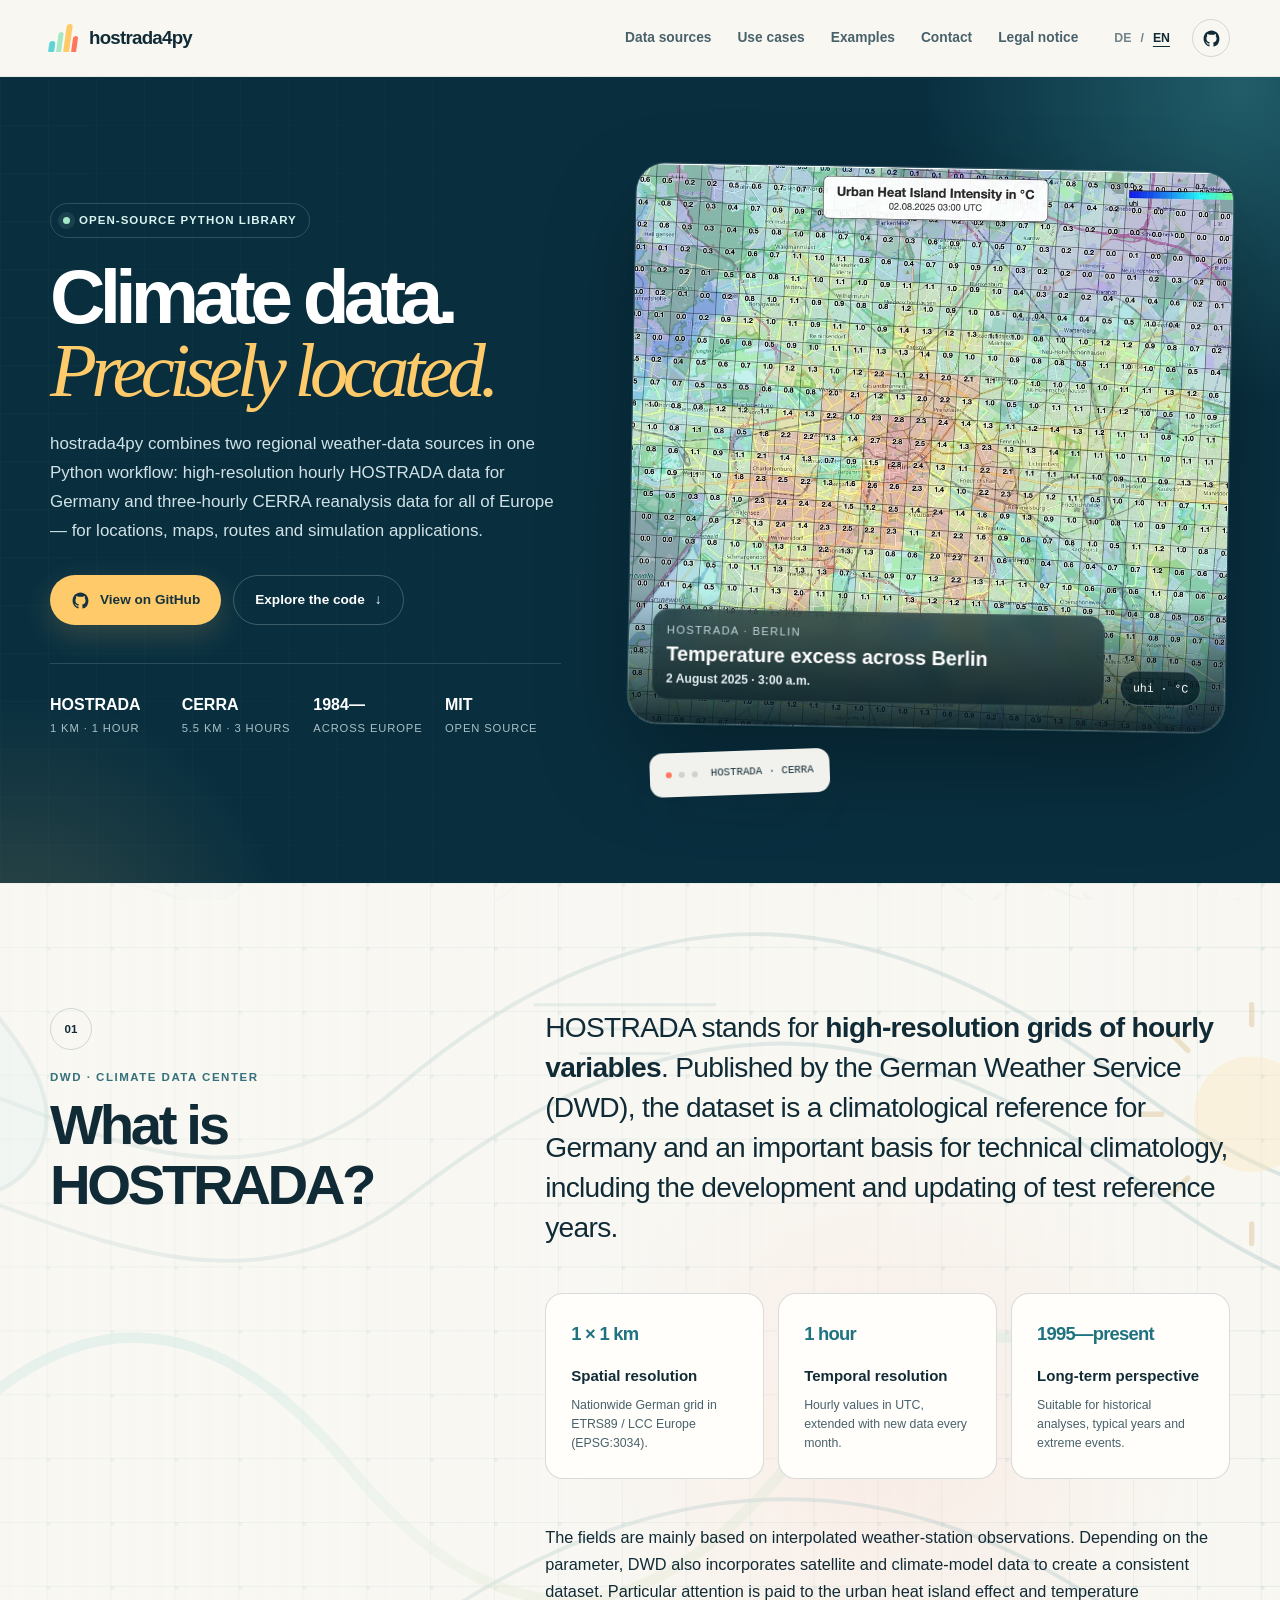
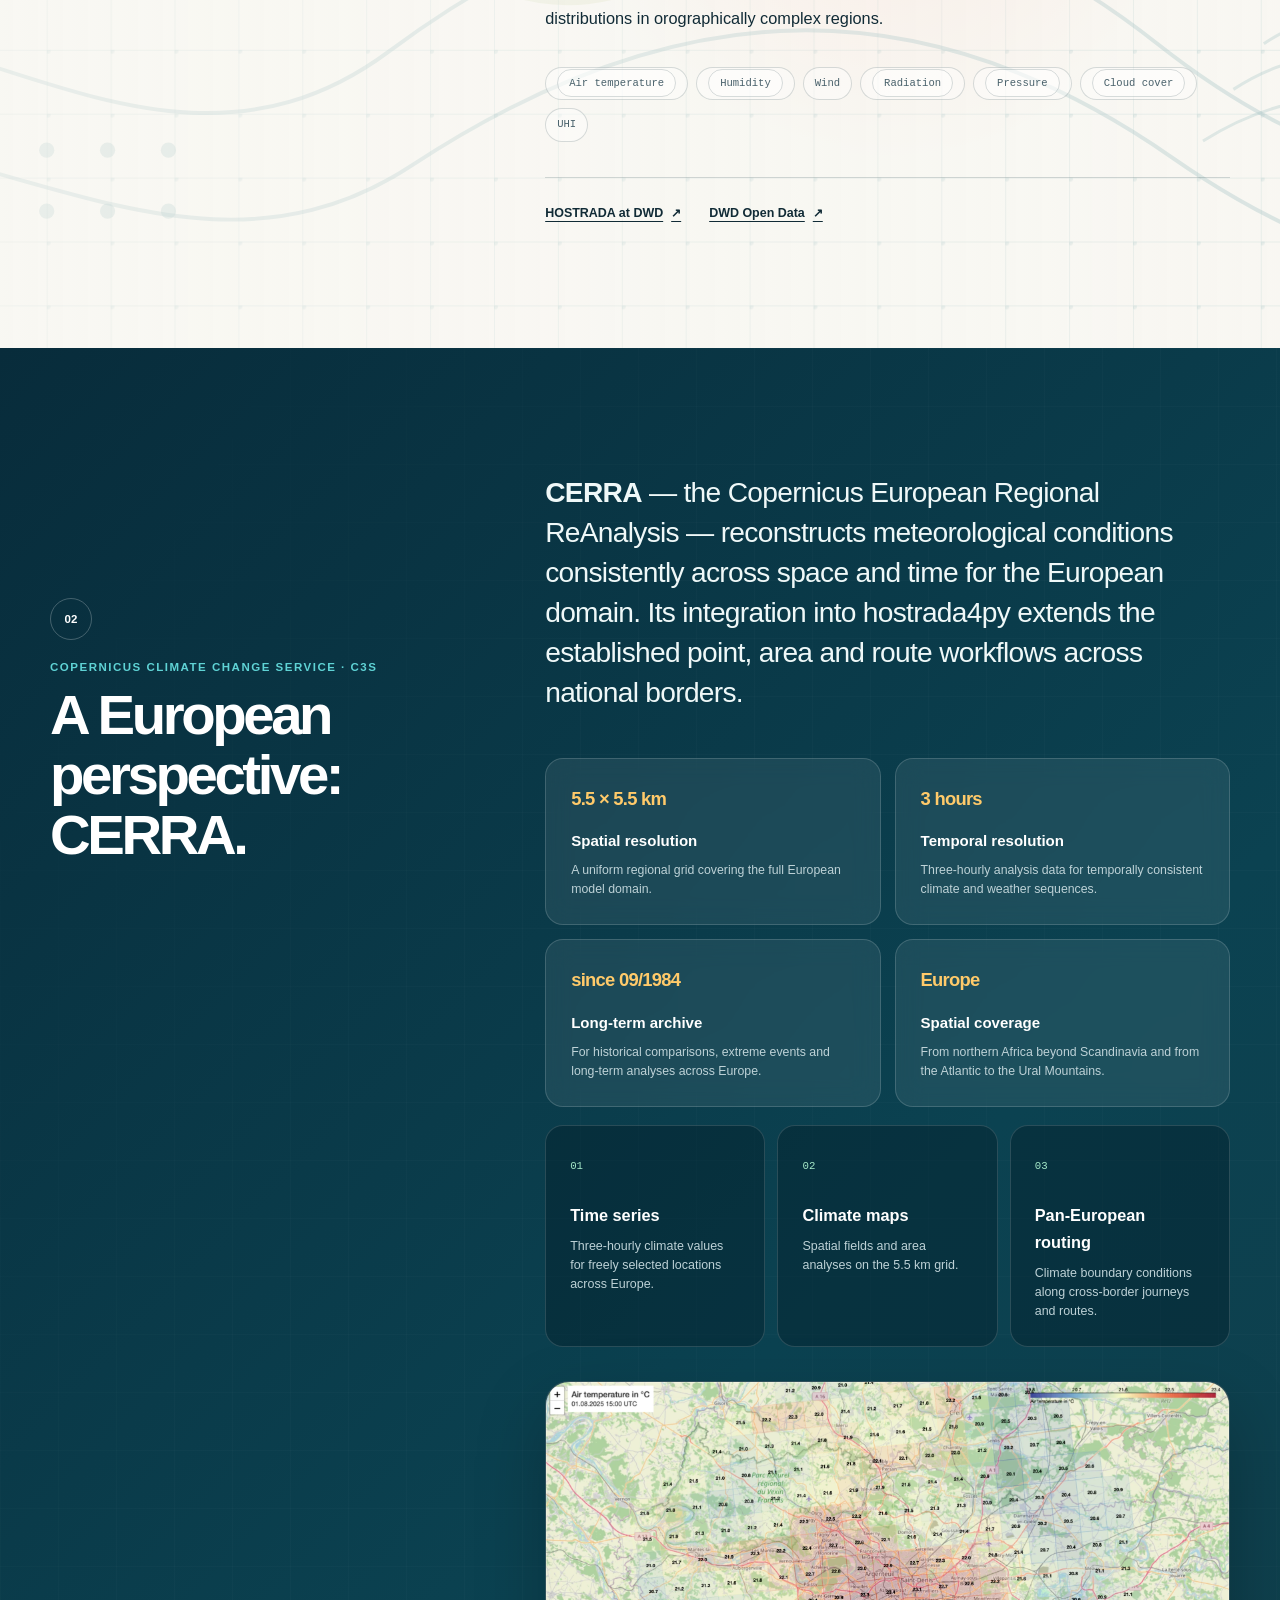
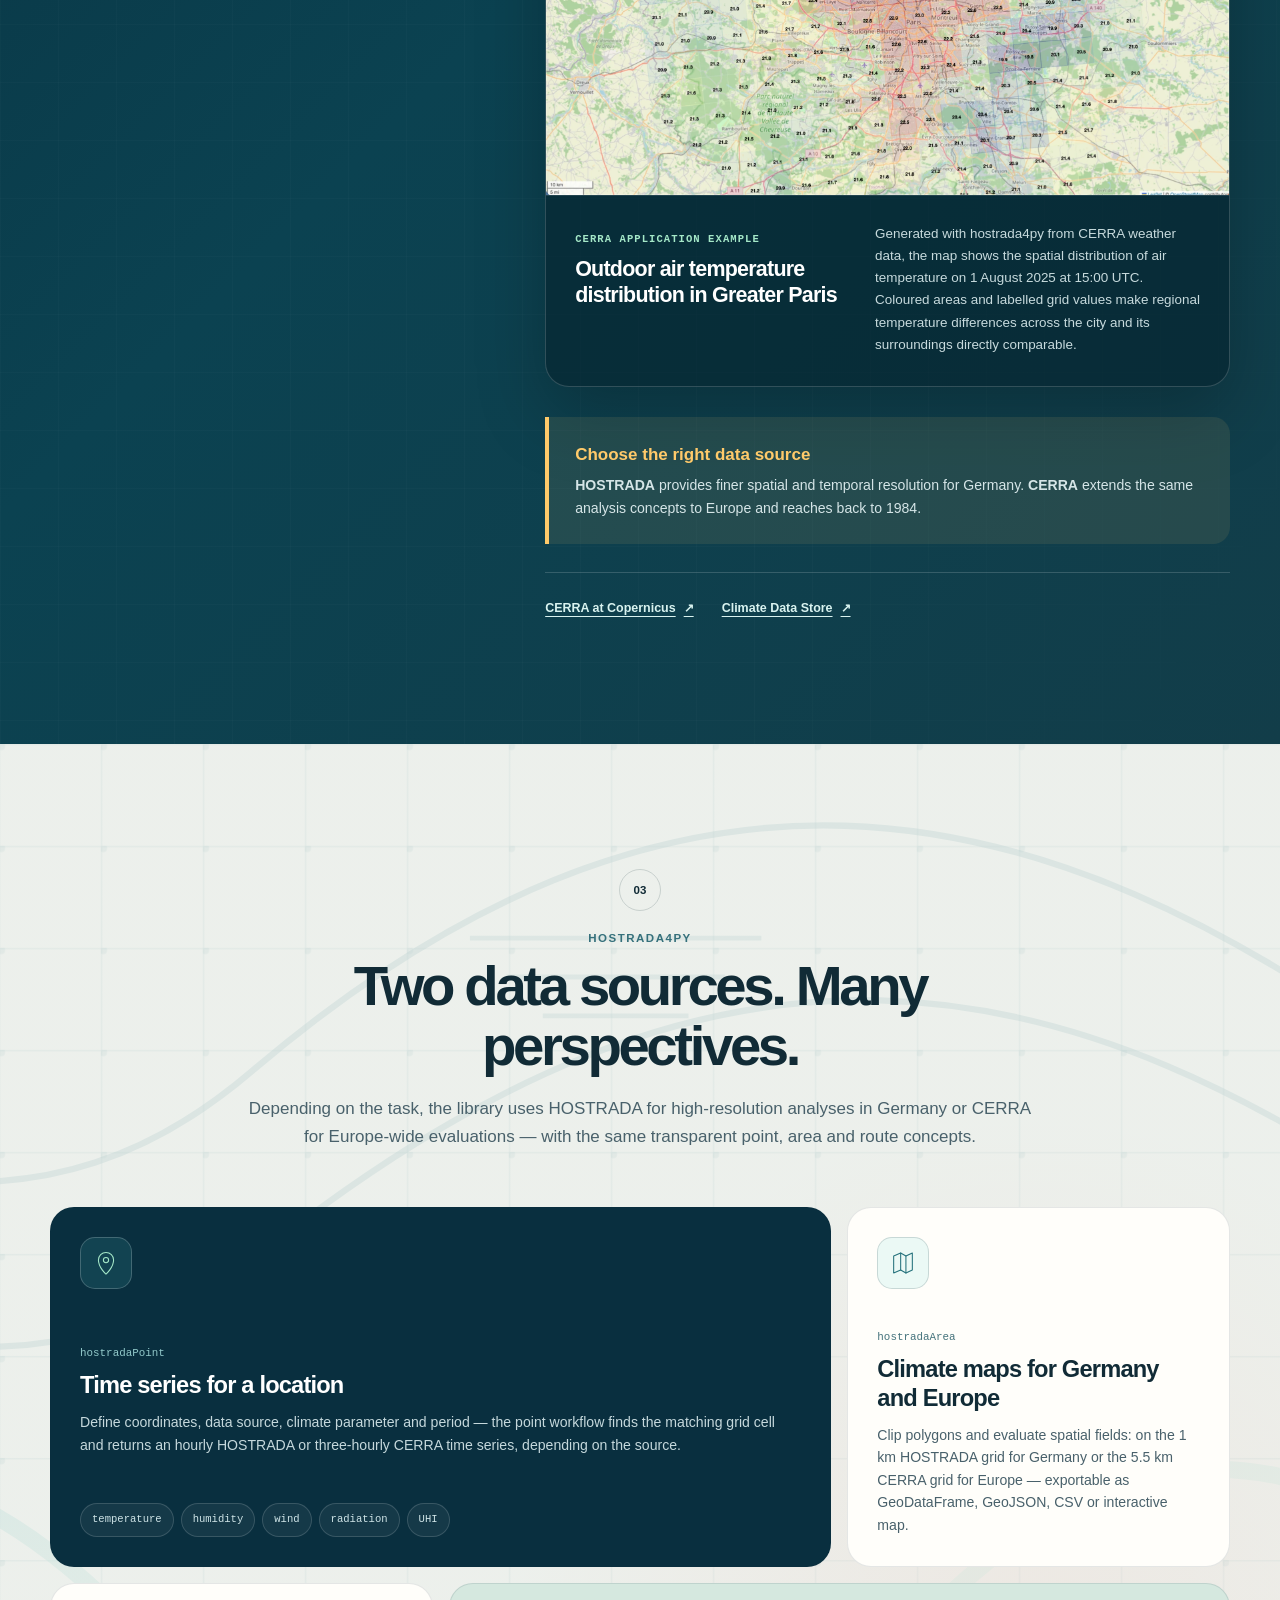
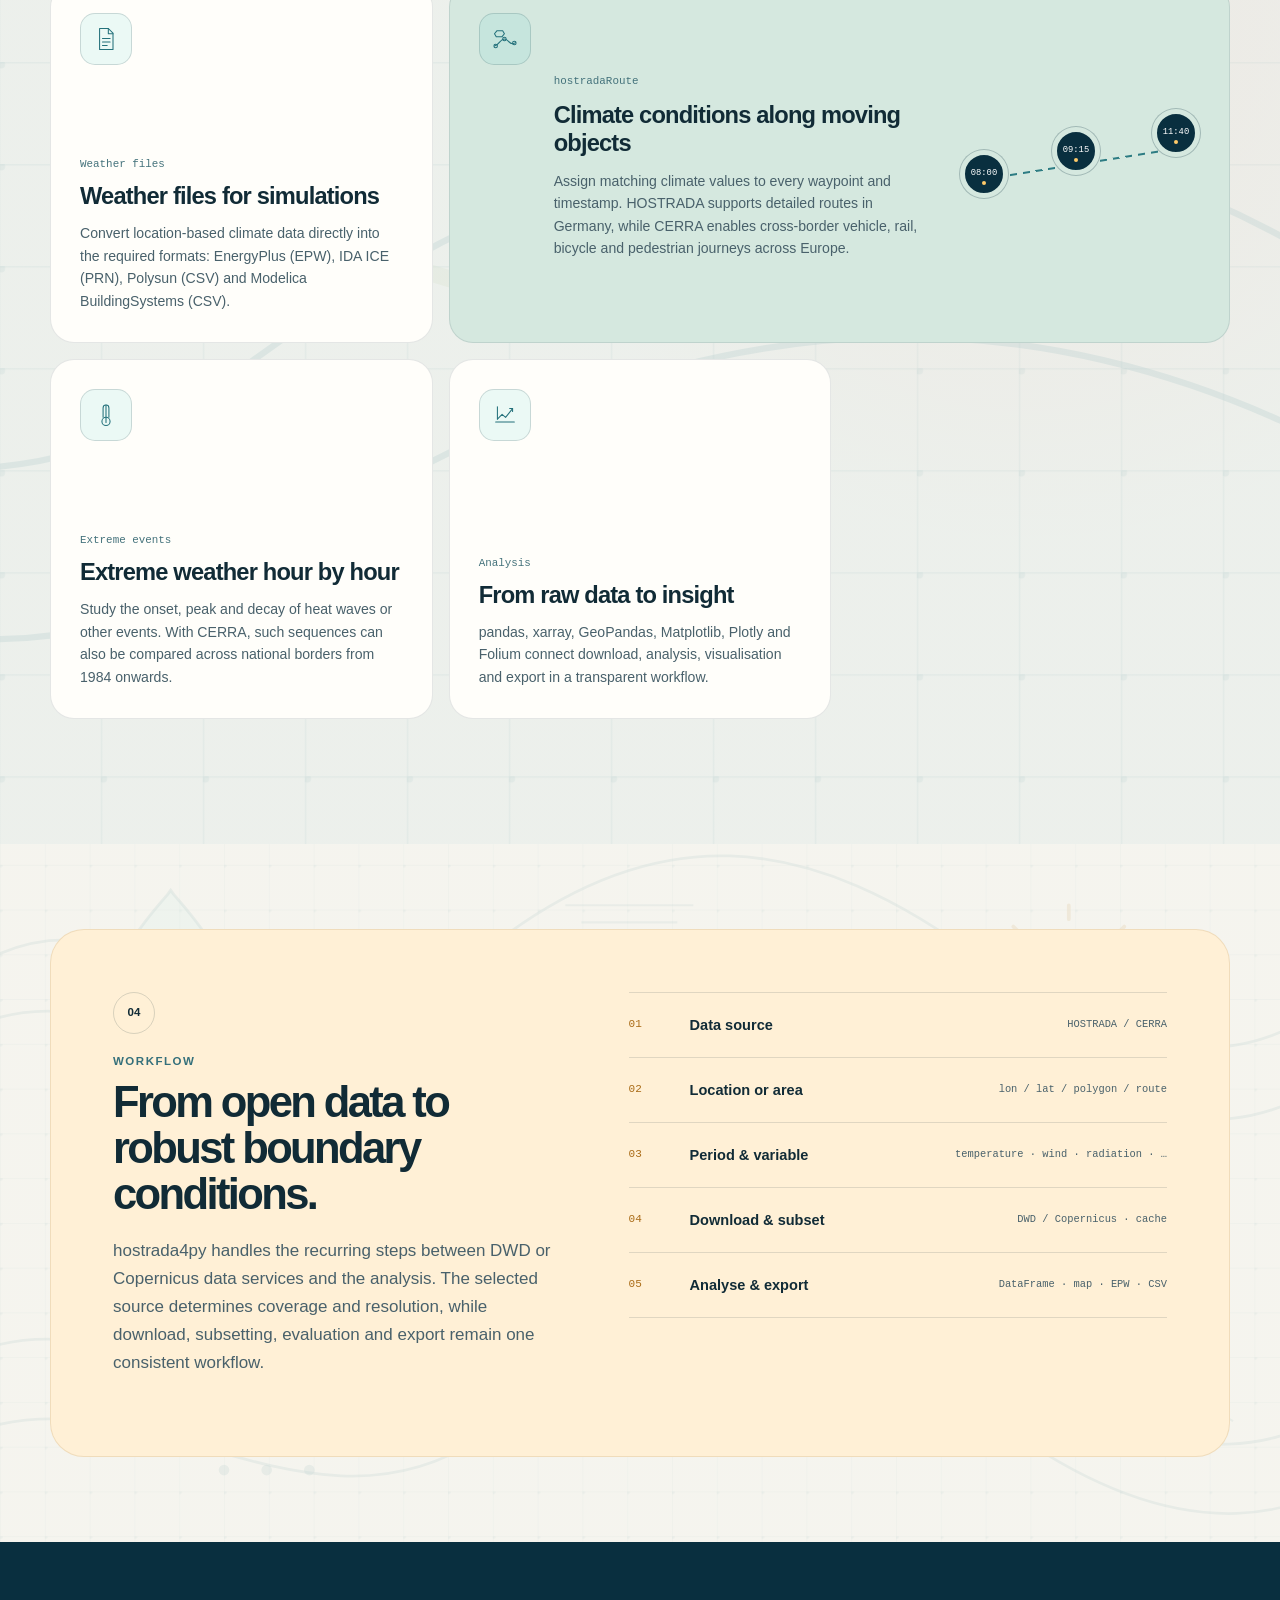
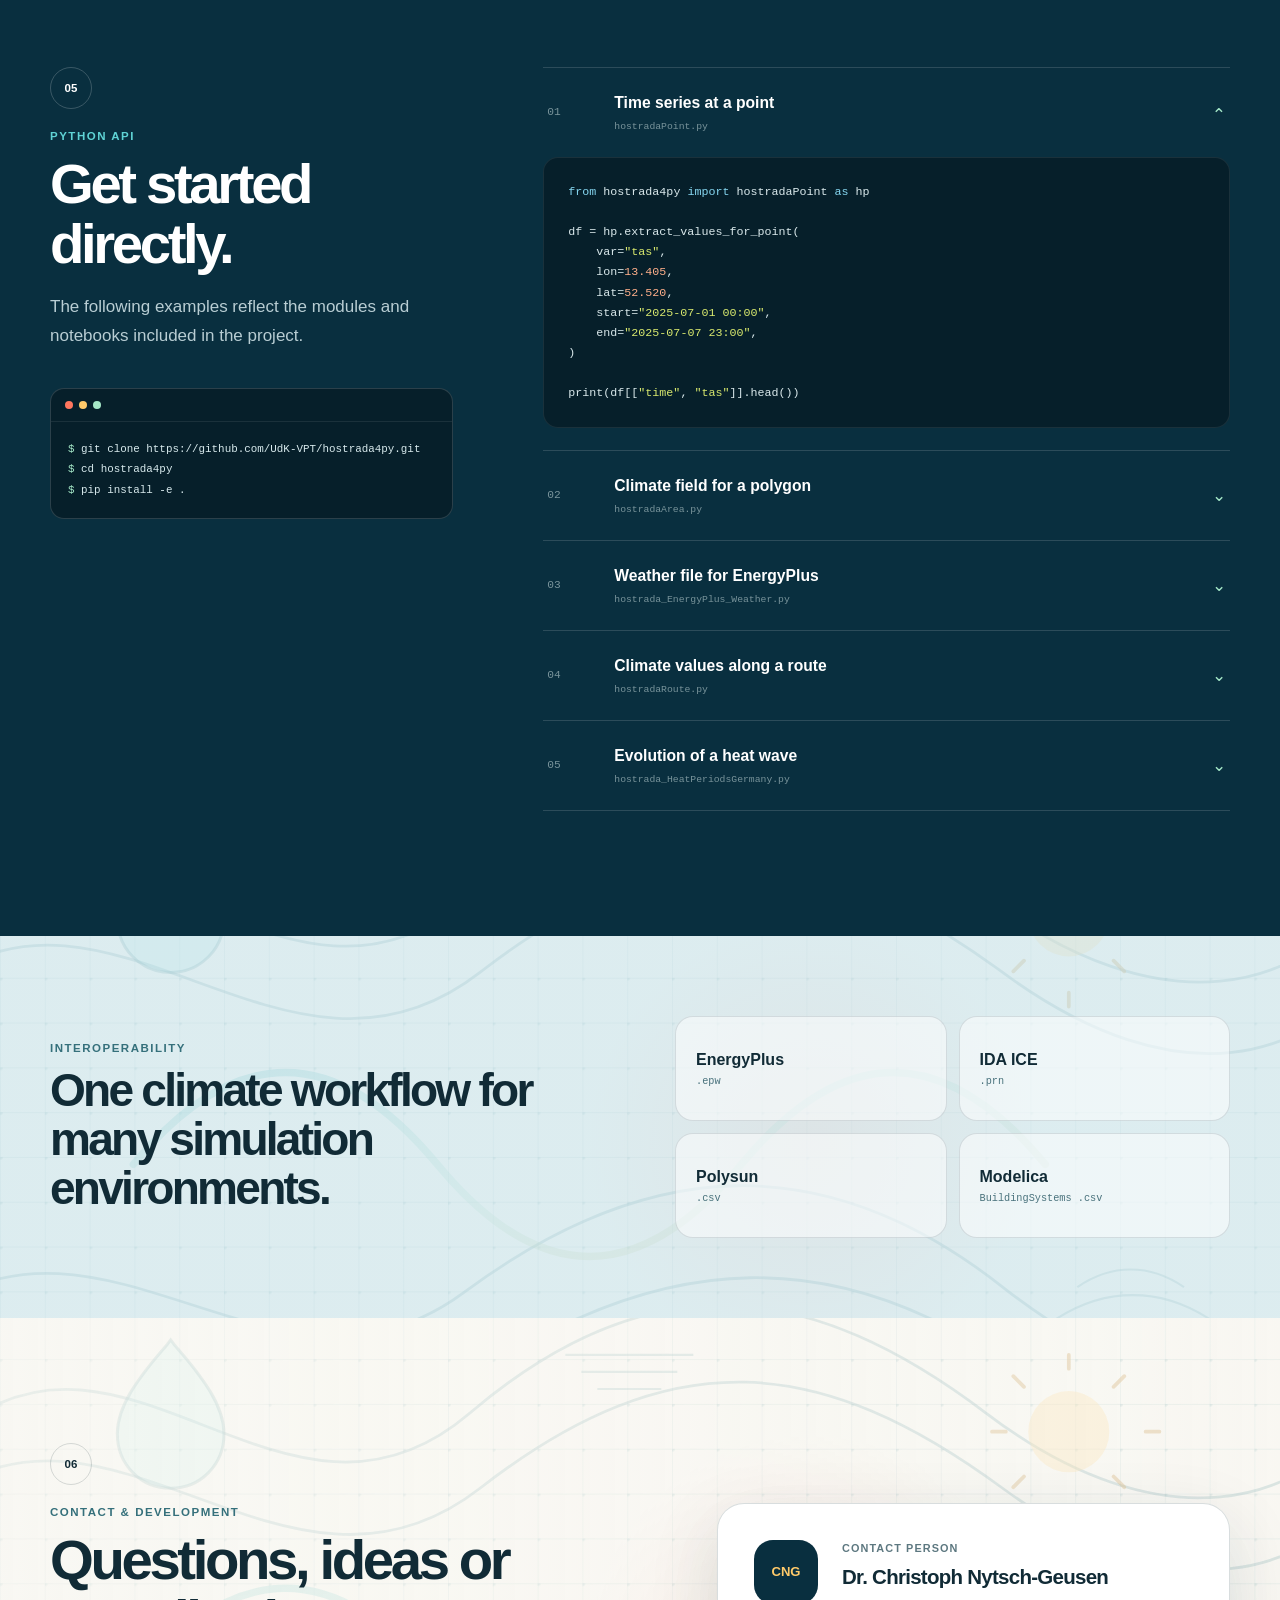
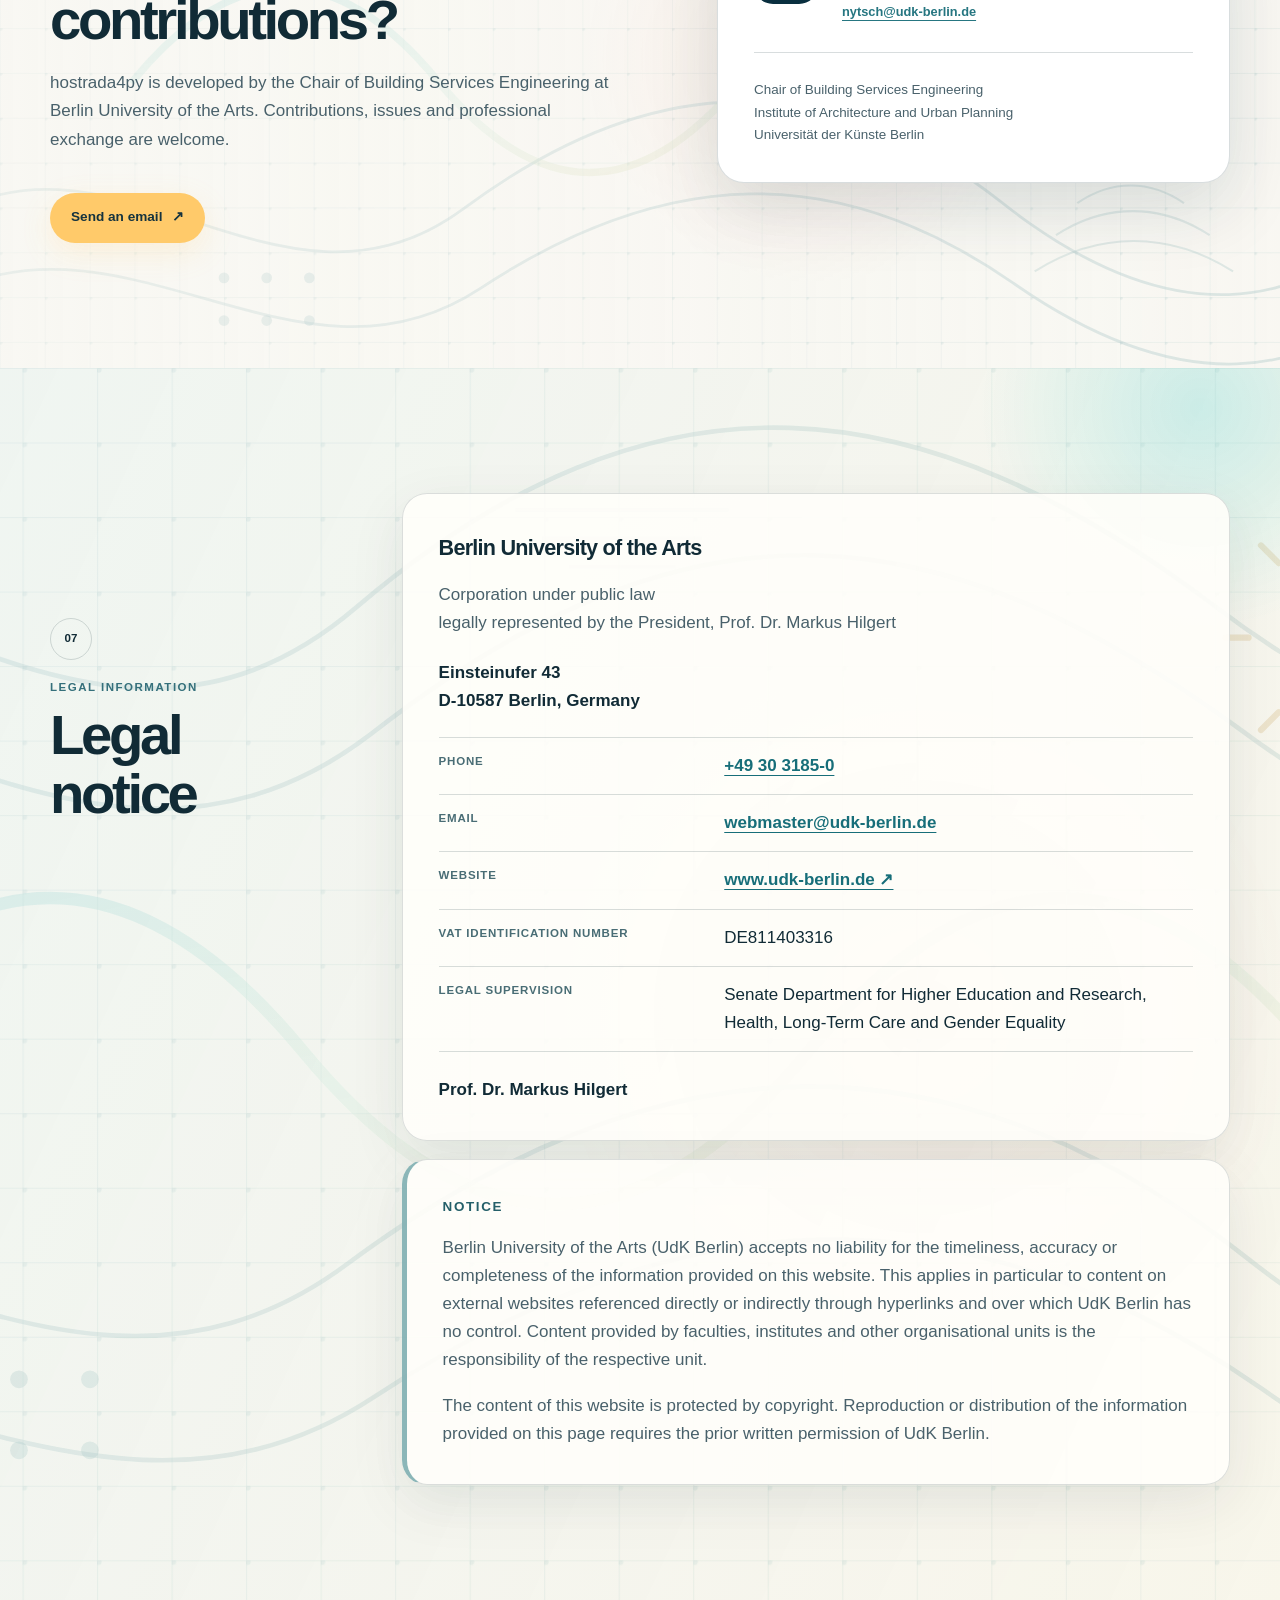
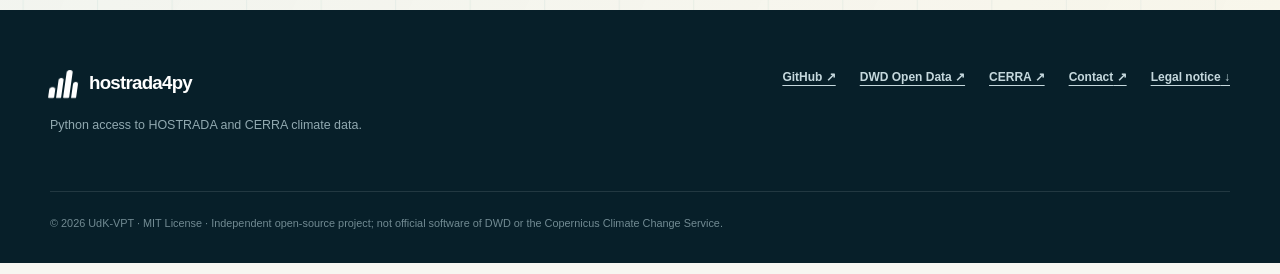
==== commit 4b423f13: "hostrada4py website updated" ====
--- a/docs/index.html
+++ b/docs/index.html
@@ -3,9 +3,9 @@
 <head>
   <meta charset="utf-8">
   <meta name="viewport" content="width=device-width, initial-scale=1">
-  <meta name="description" content="hostrada4py erschließt die hochaufgelösten stündlichen HOSTRADA-Klimadaten des Deutschen Wetterdienstes für Python-Workflows, Karten und Simulationen.">
+  <meta name="description" content="hostrada4py erschließt HOSTRADA- und CERRA-Klimadaten für Python-Workflows: Zeitreihen, Klimakarten, Routing und Simulationswetterdaten für Deutschland und Europa.">
   <meta name="theme-color" content="#092f3f">
-  <title>hostrada4py — HOSTRADA climate data for Python</title>
+  <title>hostrada4py — HOSTRADA and CERRA climate data for Python</title>
   <link rel="stylesheet" href="assets/styles.css">
   <script src="assets/app.js" defer></script>
 </head>
@@ -25,7 +25,7 @@
       </a>
 
       <nav class="main-nav" aria-label="Primary navigation">
-        <a href="#about"><span class="lang-de">HOSTRADA</span><span class="lang-en">HOSTRADA</span></a>
+        <a href="#about"><span class="lang-de">Datenbasen</span><span class="lang-en">Data sources</span></a>
         <a href="#features"><span class="lang-de">Anwendungen</span><span class="lang-en">Use cases</span></a>
         <a href="#examples"><span class="lang-de">Beispiele</span><span class="lang-en">Examples</span></a>
         <a href="#contact"><span class="lang-de">Kontakt</span><span class="lang-en">Contact</span></a>
@@ -60,8 +60,8 @@
             <span class="lang-en">Climate data.<br><em>Precisely located.</em></span>
           </h1>
           <p class="hero-lead">
-            <span class="lang-de">hostrada4py macht die hochaufgelösten stündlichen HOSTRADA-Daten des Deutschen Wetterdienstes für Python zugänglich — vom einzelnen Standort über Karten und Routen bis zur Wetterdatei für die Gebäudesimulation.</span>
-            <span class="lang-en">hostrada4py makes the German Weather Service’s high-resolution hourly HOSTRADA data accessible from Python — from individual locations and maps to routes and simulation-ready weather files.</span>
+            <span class="lang-de">hostrada4py verbindet zwei regionale Wetterdatenbasen in einem Python-Workflow: hochaufgelöste stündliche HOSTRADA-Daten für Deutschland und dreistündliche CERRA-Reanalysedaten für ganz Europa — für Standorte, Karten, Routen und Simulationsanwendungen.</span>
+            <span class="lang-en">hostrada4py combines two regional weather-data sources in one Python workflow: high-resolution hourly HOSTRADA data for Germany and three-hourly CERRA reanalysis data for all of Europe — for locations, maps, routes and simulation applications.</span>
           </p>
           <div class="hero-actions">
             <a class="button button-primary" href="https://github.com/UdK-VPT/hostrada4py" target="_blank" rel="noopener noreferrer">
@@ -76,27 +76,28 @@
             </a>
           </div>
           <ul class="hero-facts" aria-label="Project facts">
-            <li><strong>1 km²</strong><span class="lang-de">Raster</span><span class="lang-en">grid</span></li>
-            <li><strong>1 h</strong><span class="lang-de">Zeitschritt</span><span class="lang-en">time step</span></li>
-            <li><strong>1995—</strong><span class="lang-de">Zeitraum</span><span class="lang-en">coverage</span></li>
-            <li><strong>MIT</strong><span class="lang-de">Lizenz</span><span class="lang-en">license</span></li>
+            <li><strong>HOSTRADA</strong><span class="lang-de">1 km · 1 Stunde</span><span class="lang-en">1 km · 1 hour</span></li>
+            <li><strong>CERRA</strong><span class="lang-de">5,5 km · 3 Stunden</span><span class="lang-en">5.5 km · 3 hours</span></li>
+            <li><strong>1984—</strong><span class="lang-de">Europaweit</span><span class="lang-en">across Europe</span></li>
+            <li><strong>MIT</strong><span class="lang-de">Open Source</span><span class="lang-en">open source</span></li>
           </ul>
         </div>
 
-        <div class="hero-visual" aria-label="Urban heat island map of Berlin generated from HOSTRADA data">
+        <div class="hero-visual" aria-label="HOSTRADA-Darstellung der Übertemperatur im Stadtgebiet Berlin am 2. August 2025 um 03:00 Uhr">
           <div class="image-card">
-            <img src="assets/berlin-uhi-hostrada.webp" alt="HOSTRADA-Karte der städtischen Wärmeinselintensität in Berlin" width="1415" height="788">
+            <img src="assets/berlin-uhi-hostrada.webp" alt="HOSTRADA-Darstellung der Übertemperatur im Stadtgebiet Berlin am 2. August 2025 um 03:00 Uhr" width="1415" height="788">
             <div class="image-overlay">
               <div>
                 <span class="image-kicker">HOSTRADA · Berlin</span>
-                <strong><span class="lang-de">Städtische Wärmeinsel</span><span class="lang-en">Urban heat island</span></strong>
+                <strong><span class="lang-de">Übertemperatur im Stadtgebiet Berlin</span><span class="lang-en">Temperature excess across Berlin</span></strong>
+                <span class="image-subline"><span class="lang-de">2. August 2025 · 03:00 Uhr nachts</span><span class="lang-en">2 August 2025 · 3:00 a.m.</span></span>
               </div>
               <span class="image-chip">uhi · °C</span>
             </div>
           </div>
           <div class="floating-code" aria-hidden="true">
             <span class="code-dot"></span><span class="code-dot"></span><span class="code-dot"></span>
-            <code>extract_values_for_polygon(...)</code>
+            <code>HOSTRADA · CERRA</code>
           </div>
         </div>
       </div>
@@ -150,13 +151,100 @@
       </div>
     </section>
 
+    <section class="section section-cerra" id="cerra">
+      <div class="container cerra-layout">
+        <div class="section-heading sticky-heading">
+          <span class="section-number">02</span>
+          <p class="section-kicker">Copernicus Climate Change Service · C3S</p>
+          <h2><span class="lang-de">Europa im Blick: CERRA.</span><span class="lang-en">A European perspective: CERRA.</span></h2>
+        </div>
+        <div class="cerra-content">
+          <p class="intro-text">
+            <span class="lang-de"><strong>CERRA</strong> — die Copernicus European Regional ReAnalysis — rekonstruiert meteorologische Bedingungen räumlich und zeitlich konsistent für den europäischen Raum. Durch die Integration in hostrada4py stehen die bewährten Auswertungen für Punkt, Fläche und Route nun auch grenzüberschreitend zur Verfügung.</span>
+            <span class="lang-en"><strong>CERRA</strong> — the Copernicus European Regional ReAnalysis — reconstructs meteorological conditions consistently across space and time for the European domain. Its integration into hostrada4py extends the established point, area and route workflows across national borders.</span>
+          </p>
+
+          <div class="cerra-fact-grid">
+            <article class="fact-card cerra-fact-card">
+              <span class="fact-value">5.5 × 5.5 km</span>
+              <h3><span class="lang-de">Räumliche Auflösung</span><span class="lang-en">Spatial resolution</span></h3>
+              <p><span class="lang-de">Ein einheitliches regionales Raster für den gesamten europäischen Modellraum.</span><span class="lang-en">A uniform regional grid covering the full European model domain.</span></p>
+            </article>
+            <article class="fact-card cerra-fact-card">
+              <span class="fact-value"><span class="lang-de">3 Stunden</span><span class="lang-en">3 hours</span></span>
+              <h3><span class="lang-de">Zeitliche Auflösung</span><span class="lang-en">Temporal resolution</span></h3>
+              <p><span class="lang-de">Dreistündliche Analysedaten für zeitlich konsistente Klima- und Wetterverläufe.</span><span class="lang-en">Three-hourly analysis data for temporally consistent climate and weather sequences.</span></p>
+            </article>
+            <article class="fact-card cerra-fact-card">
+              <span class="fact-value"><span class="lang-de">seit 09/1984</span><span class="lang-en">since 09/1984</span></span>
+              <h3><span class="lang-de">Langzeitarchiv</span><span class="lang-en">Long-term archive</span></h3>
+              <p><span class="lang-de">Für historische Vergleiche, Extremereignisse und europaweite Langzeitanalysen.</span><span class="lang-en">For historical comparisons, extreme events and long-term analyses across Europe.</span></p>
+            </article>
+            <article class="fact-card cerra-fact-card">
+              <span class="fact-value"><span class="lang-de">Europa</span><span class="lang-en">Europe</span></span>
+              <h3><span class="lang-de">Räumliche Abdeckung</span><span class="lang-en">Spatial coverage</span></h3>
+              <p><span class="lang-de">Von Nordafrika bis über Skandinavien sowie vom Atlantik bis zum Ural.</span><span class="lang-en">From northern Africa beyond Scandinavia and from the Atlantic to the Ural Mountains.</span></p>
+            </article>
+          </div>
+
+          <div class="cerra-use-grid" aria-label="CERRA use cases in hostrada4py">
+            <article>
+              <span>01</span>
+              <h3><span class="lang-de">Zeitreihen</span><span class="lang-en">Time series</span></h3>
+              <p><span class="lang-de">Dreistündliche Klimawerte für frei wählbare Standorte in Europa.</span><span class="lang-en">Three-hourly climate values for freely selected locations across Europe.</span></p>
+            </article>
+            <article>
+              <span>02</span>
+              <h3><span class="lang-de">Klimakarten</span><span class="lang-en">Climate maps</span></h3>
+              <p><span class="lang-de">Räumliche Felder und Gebietsauswertungen im 5,5-km-Raster.</span><span class="lang-en">Spatial fields and area analyses on the 5.5 km grid.</span></p>
+            </article>
+            <article>
+              <span>03</span>
+              <h3><span class="lang-de">Europaweites Routing</span><span class="lang-en">Pan-European routing</span></h3>
+              <p><span class="lang-de">Klimatische Randbedingungen entlang grenzüberschreitender Wege und Fahrten.</span><span class="lang-en">Climate boundary conditions along cross-border journeys and routes.</span></p>
+            </article>
+          </div>
+
+          <figure class="cerra-showcase">
+            <div class="cerra-showcase-image">
+              <img src="assets/cerra-paris-air-temperature.webp" alt="CERRA-Klimakarte der Außentemperaturverteilung im Großraum Paris am 1. August 2025 um 15:00 UTC" data-alt-de="CERRA-Klimakarte der Außentemperaturverteilung im Großraum Paris am 1. August 2025 um 15:00 UTC" data-alt-en="CERRA climate map of outdoor air temperature distribution in Greater Paris on 1 August 2025 at 15:00 UTC" width="2047" height="1239" loading="lazy">
+            </div>
+            <figcaption>
+              <div>
+                <span class="showcase-kicker"><span class="lang-de">CERRA-Anwendungsbeispiel</span><span class="lang-en">CERRA application example</span></span>
+                <h3><span class="lang-de">Außentemperaturverteilung im Großraum Paris</span><span class="lang-en">Outdoor air temperature distribution in Greater Paris</span></h3>
+              </div>
+              <p>
+                <span class="lang-de">Die mit hostrada4py aus CERRA-Wetterdaten erzeugte Karte zeigt die räumliche Verteilung der Lufttemperatur am 1. August 2025 um 15:00 UTC. Farbflächen und beschriftete Rasterwerte machen regionale Temperaturunterschiede im Stadtgebiet und im Umland unmittelbar vergleichbar.</span>
+                <span class="lang-en">Generated with hostrada4py from CERRA weather data, the map shows the spatial distribution of air temperature on 1 August 2025 at 15:00 UTC. Coloured areas and labelled grid values make regional temperature differences across the city and its surroundings directly comparable.</span>
+              </p>
+            </figcaption>
+          </figure>
+
+          <div class="dataset-guidance">
+            <strong><span class="lang-de">Die passende Datenbasis wählen</span><span class="lang-en">Choose the right data source</span></strong>
+            <p><span class="lang-de"><b>HOSTRADA</b> bietet die feinere räumliche und zeitliche Auflösung für Deutschland. <b>CERRA</b> erweitert dieselben Analysekonzepte auf Europa und reicht zeitlich bis 1984 zurück.</span><span class="lang-en"><b>HOSTRADA</b> provides finer spatial and temporal resolution for Germany. <b>CERRA</b> extends the same analysis concepts to Europe and reaches back to 1984.</span></p>
+          </div>
+
+          <div class="source-links">
+            <a href="https://climate.copernicus.eu/copernicus-regional-reanalysis-europe-cerra" target="_blank" rel="noopener noreferrer">
+              <span class="lang-de">CERRA bei Copernicus</span><span class="lang-en">CERRA at Copernicus</span><span aria-hidden="true">↗</span>
+            </a>
+            <a href="https://cds.climate.copernicus.eu/datasets/reanalysis-cerra-single-levels" target="_blank" rel="noopener noreferrer">
+              <span>Climate Data Store</span><span aria-hidden="true">↗</span>
+            </a>
+          </div>
+        </div>
+      </div>
+    </section>
+
     <section class="section section-features" id="features">
       <div class="container">
         <div class="section-heading centered-heading">
-          <span class="section-number">02</span>
+          <span class="section-number">03</span>
           <p class="section-kicker">hostrada4py</p>
-          <h2><span class="lang-de">Ein Datensatz. Viele Perspektiven.</span><span class="lang-en">One dataset. Many perspectives.</span></h2>
-          <p><span class="lang-de">Die Bibliothek übersetzt monatliche NetCDF-Raster in handhabbare Python-Workflows für Forschung, Planung und Simulation.</span><span class="lang-en">The library turns monthly NetCDF grids into practical Python workflows for research, planning and simulation.</span></p>
+          <h2><span class="lang-de">Zwei Datenbasen. Viele Perspektiven.</span><span class="lang-en">Two data sources. Many perspectives.</span></h2>
+          <p><span class="lang-de">Je nach Aufgabe nutzt die Bibliothek HOSTRADA für hochaufgelöste Deutschland-Analysen oder CERRA für europaweite Auswertungen — mit denselben nachvollziehbaren Konzepten für Punkt, Fläche und Route.</span><span class="lang-en">Depending on the task, the library uses HOSTRADA for high-resolution analyses in Germany or CERRA for Europe-wide evaluations — with the same transparent point, area and route concepts.</span></p>
         </div>
 
         <div class="feature-grid">
@@ -166,7 +254,7 @@
             </div>
             <span class="feature-label">hostradaPoint</span>
             <h3><span class="lang-de">Zeitserien für einen Standort</span><span class="lang-en">Time series for a location</span></h3>
-            <p><span class="lang-de">Koordinaten, Klimaparameter und Zeitraum definieren — hostradaPoint lädt die benötigten Monatsdateien, findet die passende Rasterzelle und liefert eine stündliche pandas-Zeitserie.</span><span class="lang-en">Define coordinates, climate parameter and period — hostradaPoint downloads the required monthly files, locates the matching grid cell and returns an hourly pandas time series.</span></p>
+            <p><span class="lang-de">Koordinaten, Datenbasis, Klimaparameter und Zeitraum definieren — die Punktauswertung findet die passende Rasterzelle und liefert je nach Quelle eine stündliche HOSTRADA- oder dreistündliche CERRA-Zeitserie.</span><span class="lang-en">Define coordinates, data source, climate parameter and period — the point workflow finds the matching grid cell and returns an hourly HOSTRADA or three-hourly CERRA time series, depending on the source.</span></p>
             <ul class="tag-list"><li>temperature</li><li>humidity</li><li>wind</li><li>radiation</li><li>UHI</li></ul>
           </article>
 
@@ -175,8 +263,8 @@
               <svg viewBox="0 0 48 48"><path d="M8 12 20 7l9 5 11-5v29l-11 5-9-5-12 5V12Z"/><path d="M20 7v29M29 12v29"/></svg>
             </div>
             <span class="feature-label">hostradaArea</span>
-            <h3><span class="lang-de">Klimakarten im 1-km-Raster</span><span class="lang-en">Climate maps on a 1 km grid</span></h3>
-            <p><span class="lang-de">Polygone ausschneiden, räumliche Felder auswerten und als GeoDataFrame, GeoJSON, CSV oder interaktive Karte weiterverarbeiten.</span><span class="lang-en">Clip polygons, evaluate spatial fields and continue working with the result as a GeoDataFrame, GeoJSON, CSV or interactive map.</span></p>
+            <h3><span class="lang-de">Klimakarten für Deutschland und Europa</span><span class="lang-en">Climate maps for Germany and Europe</span></h3>
+            <p><span class="lang-de">Polygone ausschneiden und räumliche Felder auswerten: im 1-km-HOSTRADA-Raster für Deutschland oder im 5,5-km-CERRA-Raster für Europa — exportierbar als GeoDataFrame, GeoJSON, CSV oder interaktive Karte.</span><span class="lang-en">Clip polygons and evaluate spatial fields: on the 1 km HOSTRADA grid for Germany or the 5.5 km CERRA grid for Europe — exportable as GeoDataFrame, GeoJSON, CSV or interactive map.</span></p>
           </article>
 
           <article class="feature-card">
@@ -195,7 +283,7 @@
             <div>
               <span class="feature-label">hostradaRoute</span>
               <h3><span class="lang-de">Klima entlang bewegter Objekte</span><span class="lang-en">Climate conditions along moving objects</span></h3>
-              <p><span class="lang-de">Ordne jedem Wegpunkt und Zeitstempel die passenden Klimawerte zu. So entstehen dynamische Randbedingungen für Fahrzeuge, Bahnreisen, Fahrradrouten oder Fußwege — räumlich und zeitlich interpoliert.</span><span class="lang-en">Assign matching climate values to every waypoint and timestamp. This creates dynamic boundary conditions for vehicles, rail journeys, bicycle routes or pedestrians — spatially and temporally resolved.</span></p>
+              <p><span class="lang-de">Ordne jedem Wegpunkt und Zeitstempel die passenden Klimawerte zu. HOSTRADA eignet sich für detaillierte Routen in Deutschland; CERRA ermöglicht grenzüberschreitende Fahrten, Bahnreisen, Fahrradrouten oder Fußwege in ganz Europa.</span><span class="lang-en">Assign matching climate values to every waypoint and timestamp. HOSTRADA supports detailed routes in Germany, while CERRA enables cross-border vehicle, rail, bicycle and pedestrian journeys across Europe.</span></p>
             </div>
             <div class="route-diagram" aria-hidden="true">
               <span class="route-line"></span>
@@ -211,7 +299,7 @@
             </div>
             <span class="feature-label">Extreme events</span>
             <h3><span class="lang-de">Extremwetter im Stundenverlauf</span><span class="lang-en">Extreme weather hour by hour</span></h3>
-            <p><span class="lang-de">Untersuche Beginn, Maximum und Abklingen von Hitzewellen oder anderen Ereignissen und vergleiche Orte, Variablen und Zeitfenster reproduzierbar.</span><span class="lang-en">Study the onset, peak and decay of heat waves or other events and compare locations, variables and time windows reproducibly.</span></p>
+            <p><span class="lang-de">Untersuche Beginn, Maximum und Abklingen von Hitzewellen oder anderen Ereignissen. Mit CERRA lassen sich solche Verläufe seit 1984 auch über Ländergrenzen hinweg vergleichen.</span><span class="lang-en">Study the onset, peak and decay of heat waves or other events. With CERRA, such sequences can also be compared across national borders from 1984 onwards.</span></p>
           </article>
 
           <article class="feature-card">
@@ -230,16 +318,17 @@
       <div class="container">
         <div class="workflow-panel">
           <div class="workflow-copy">
-            <span class="section-number">03</span>
+            <span class="section-number">04</span>
             <p class="section-kicker">Workflow</p>
             <h2 id="workflow-title"><span class="lang-de">Von Open Data zu belastbaren Randbedingungen.</span><span class="lang-en">From open data to robust boundary conditions.</span></h2>
-            <p><span class="lang-de">hostrada4py übernimmt die wiederkehrenden Schritte zwischen DWD-Archiv und Analyse. Ein lokaler Cache vermeidet unnötige Downloads; optional können räumlich und zeitlich zugeschnittene NetCDF-Teilmengen gespeichert werden.</span><span class="lang-en">hostrada4py handles the recurring steps between the DWD archive and your analysis. A local cache avoids unnecessary downloads; optional spatially and temporally cropped NetCDF subsets can be stored.</span></p>
+            <p><span class="lang-de">hostrada4py übernimmt die wiederkehrenden Schritte zwischen den Datenangeboten von DWD beziehungsweise Copernicus und der Analyse. Die gewählte Quelle bestimmt Abdeckung und Auflösung; Download, Zuschnitt, Auswertung und Export bleiben als einheitlicher Workflow nachvollziehbar.</span><span class="lang-en">hostrada4py handles the recurring steps between DWD or Copernicus data services and the analysis. The selected source determines coverage and resolution, while download, subsetting, evaluation and export remain one consistent workflow.</span></p>
           </div>
           <ol class="workflow-steps">
-            <li><span>01</span><strong><span class="lang-de">Ort oder Gebiet</span><span class="lang-en">Location or area</span></strong><small>lon / lat / polygon / route</small></li>
-            <li><span>02</span><strong><span class="lang-de">Zeitraum & Variable</span><span class="lang-en">Period & variable</span></strong><small>tas · uhi · rsds · …</small></li>
-            <li><span>03</span><strong><span class="lang-de">Download & Zuschnitt</span><span class="lang-en">Download & subset</span></strong><small>DWD NetCDF · cache</small></li>
-            <li><span>04</span><strong><span class="lang-de">Analyse & Export</span><span class="lang-en">Analyse & export</span></strong><small>DataFrame · map · EPW · CSV</small></li>
+            <li><span>01</span><strong><span class="lang-de">Datenbasis</span><span class="lang-en">Data source</span></strong><small>HOSTRADA / CERRA</small></li>
+            <li><span>02</span><strong><span class="lang-de">Ort oder Gebiet</span><span class="lang-en">Location or area</span></strong><small>lon / lat / polygon / route</small></li>
+            <li><span>03</span><strong><span class="lang-de">Zeitraum & Variable</span><span class="lang-en">Period & variable</span></strong><small>temperature · wind · radiation · …</small></li>
+            <li><span>04</span><strong><span class="lang-de">Download & Zuschnitt</span><span class="lang-en">Download & subset</span></strong><small>DWD / Copernicus · cache</small></li>
+            <li><span>05</span><strong><span class="lang-de">Analyse & Export</span><span class="lang-en">Analyse & export</span></strong><small>DataFrame · map · EPW · CSV</small></li>
           </ol>
         </div>
       </div>
@@ -248,7 +337,7 @@
     <section class="section section-examples" id="examples">
       <div class="container examples-layout">
         <div class="section-heading sticky-heading">
-          <span class="section-number">04</span>
+          <span class="section-number">05</span>
           <p class="section-kicker">Python API</p>
           <h2><span class="lang-de">Direkt einsteigen.</span><span class="lang-en">Get started directly.</span></h2>
           <p><span class="lang-de">Die folgenden Beispiele orientieren sich an den Modulen und Notebooks des Projekts.</span><span class="lang-en">The following examples reflect the modules and notebooks included in the project.</span></p>
@@ -379,7 +468,7 @@
     <section class="section section-contact" id="contact">
       <div class="container contact-layout">
         <div class="contact-copy">
-          <span class="section-number">05</span>
+          <span class="section-number">06</span>
           <p class="section-kicker"><span class="lang-de">Kontakt & Entwicklung</span><span class="lang-en">Contact & development</span></p>
           <h2><span class="lang-de">Fragen, Ideen oder Beiträge?</span><span class="lang-en">Questions, ideas or contributions?</span></h2>
           <p><span class="lang-de">hostrada4py wird am Fachgebiet Versorgungsplanung und Versorgungstechnik der Universität der Künste Berlin entwickelt. Beiträge, Issues und fachlicher Austausch sind willkommen.</span><span class="lang-en">hostrada4py is developed by the Chair of Building Services Engineering at Berlin University of the Arts. Contributions, issues and professional exchange are welcome.</span></p>
@@ -391,7 +480,7 @@
           <div class="avatar" aria-hidden="true">CNG</div>
           <div>
             <p class="contact-role"><span class="lang-de">Ansprechpartner</span><span class="lang-en">Contact person</span></p>
-            <h3>Prof. Dr. Christoph Nytsch-Geusen</h3>
+            <h3>Dr. Christoph Nytsch-Geusen</h3>
             <a href="mailto:nytsch@udk-berlin.de">nytsch@udk-berlin.de</a>
           </div>
           <hr>
@@ -409,7 +498,7 @@
     <section class="section section-legal" id="impressum" aria-labelledby="impressum-title">
       <div class="container legal-layout">
         <div class="section-heading legal-heading">
-          <span class="section-number">06</span>
+          <span class="section-number">07</span>
           <p class="section-kicker"><span class="lang-de">Rechtliche Angaben</span><span class="lang-en">Legal information</span></p>
           <h2 id="impressum-title"><span class="lang-de">Impressum</span><span class="lang-en">Legal notice</span></h2>
         </div>
@@ -468,15 +557,16 @@
           <span class="brand-mark" aria-hidden="true"><span></span><span></span><span></span><span></span></span>
           <span>hostrada4py</span>
         </a>
-        <p><span class="lang-de">Python-Zugang zu DWD-HOSTRADA-Daten.</span><span class="lang-en">Python access to DWD HOSTRADA data.</span></p>
+        <p><span class="lang-de">Python-Zugang zu HOSTRADA- und CERRA-Klimadaten.</span><span class="lang-en">Python access to HOSTRADA and CERRA climate data.</span></p>
       </div>
       <div class="footer-links">
         <a href="https://github.com/UdK-VPT/hostrada4py" target="_blank" rel="noopener noreferrer">GitHub ↗</a>
         <a href="https://opendata.dwd.de/climate_environment/CDC/grids_germany/hourly/hostrada/" target="_blank" rel="noopener noreferrer">DWD Open Data ↗</a>
+        <a href="https://climate.copernicus.eu/copernicus-regional-reanalysis-europe-cerra" target="_blank" rel="noopener noreferrer">CERRA ↗</a>
         <a href="mailto:nytsch@udk-berlin.de"><span class="lang-de">Kontakt</span><span class="lang-en">Contact</span> ↗</a>
         <a href="#impressum"><span class="lang-de">Impressum</span><span class="lang-en">Legal notice</span> ↓</a>
       </div>
-      <p class="footer-note">© 2026 UdK-VPT · MIT License · <span class="lang-de">Unabhängiges Open-Source-Projekt; keine offizielle Software des DWD.</span><span class="lang-en">Independent open-source project; not official DWD software.</span></p>
+      <p class="footer-note">© 2026 UdK-VPT · MIT License · <span class="lang-de">Unabhängiges Open-Source-Projekt; keine offizielle Software des DWD oder des Copernicus Climate Change Service.</span><span class="lang-en">Independent open-source project; not official software of DWD or the Copernicus Climate Change Service.</span></p>
     </div>
   </footer>
 </body>
--- a/docs/assets/styles.css
+++ b/docs/assets/styles.css
@@ -92,16 +92,17 @@
 .hero-facts li { display: flex; flex-direction: column; gap: 0; }
 .hero-facts strong { font-size: 1rem; }
 .hero-facts span { color: #a9c0c7; font-size: .7rem; text-transform: uppercase; letter-spacing: .08em; }
-.hero-visual { position: relative; }
+.hero-visual { position: relative; padding-bottom: 44px; }
 .image-card { position: relative; overflow: hidden; border: 1px solid rgba(255,255,255,.14); border-radius: 30px; box-shadow: 0 40px 90px rgba(0,0,0,.28); transform: rotate(1deg); }
 .image-card::after { content: ""; position: absolute; inset: 0; box-shadow: inset 0 0 0 1px rgba(255,255,255,.13); border-radius: inherit; pointer-events: none; }
 .image-card img { width: 100%; height: 560px; object-fit: cover; object-position: center; filter: saturate(.9) contrast(1.02); }
-.image-overlay { position: absolute; inset: auto 0 0; display: flex; align-items: end; justify-content: space-between; gap: 20px; padding: 26px; background: linear-gradient(transparent, rgba(4,27,36,.9)); }
-.image-overlay div { display: flex; flex-direction: column; }
+.image-overlay { position: absolute; inset: auto 0 0; display: grid; grid-template-columns: minmax(0, 1fr) auto; align-items: end; gap: 16px; padding: 24px; background: linear-gradient(transparent 6%, rgba(4,27,36,.92)); }
+.image-overlay div { display: flex; flex-direction: column; gap: 4px; max-width: min(100%, 31rem); padding: 12px 14px; border-radius: 16px; background: rgba(4,27,36,.62); box-shadow: inset 0 0 0 1px rgba(255,255,255,.08); backdrop-filter: blur(8px); }
 .image-kicker { font-size: .7rem; color: #c1d6db; letter-spacing: .12em; text-transform: uppercase; }
-.image-overlay strong { font-size: 1.24rem; }
-.image-chip { padding: 7px 12px; border: 1px solid rgba(255,255,255,.25); border-radius: 999px; background: rgba(4,27,36,.55); font-size: .72rem; font-family: var(--mono); }
-.floating-code { position: absolute; left: -28px; bottom: 62px; display: flex; align-items: center; gap: 7px; padding: 13px 16px; background: rgba(250,249,244,.96); color: var(--ink); border-radius: 13px; box-shadow: var(--shadow); transform: rotate(-2deg); font-size: .67rem; }
+.image-overlay strong { font-size: 1.24rem; line-height: 1.2; }
+.image-subline { color: #e3eef1; font-size: .76rem; line-height: 1.4; font-weight: 600; }
+.image-chip { align-self: end; margin-bottom: 2px; padding: 7px 12px; border: 1px solid rgba(255,255,255,.25); border-radius: 999px; background: rgba(4,27,36,.74); font-size: .72rem; font-family: var(--mono); white-space: nowrap; }
+.floating-code { position: absolute; left: 18px; bottom: 0; z-index: 4; display: flex; align-items: center; gap: 7px; padding: 13px 16px; background: rgba(250,249,244,.96); color: var(--ink); border-radius: 13px; box-shadow: var(--shadow); transform: rotate(-2deg) translateY(50%); font-size: .67rem; }
 .code-dot { width: 6px; height: 6px; border-radius: 50%; background: var(--line); }
 .floating-code .code-dot:first-child { background: var(--coral); }
 .floating-code code { margin-left: 6px; font-family: var(--mono); }
@@ -142,6 +143,56 @@
 .variable-strip span, .tag-list li { border: 1px solid var(--line); border-radius: 999px; padding: 7px 11px; background: rgba(255,255,255,.38); color: var(--ink-soft); font-family: var(--mono); font-size: .66rem; }
 .source-links { display: flex; flex-wrap: wrap; gap: 28px; padding-top: 25px; border-top: 1px solid var(--line); }
 .source-links a { display: inline-flex; gap: 8px; font-size: .78rem; font-weight: 800; text-underline-offset: 4px; }
+
+.section-cerra {
+  position: relative;
+  overflow: hidden;
+  color: white;
+  background:
+    radial-gradient(circle at 88% 18%, rgba(95,211,213,.2), transparent 0 30%),
+    radial-gradient(circle at 12% 84%, rgba(255,202,106,.12), transparent 0 24%),
+    linear-gradient(135deg, #082c3b 0%, #0b4251 54%, #123d49 100%);
+}
+.section-cerra::before {
+  content: "";
+  position: absolute;
+  inset: 0;
+  opacity: .34;
+  pointer-events: none;
+  background-image:
+    linear-gradient(rgba(255,255,255,.055) 1px, transparent 1px),
+    linear-gradient(90deg, rgba(255,255,255,.055) 1px, transparent 1px);
+  background-size: 58px 58px;
+  mask-image: linear-gradient(120deg, transparent 4%, #000 35%, #000 75%, transparent 100%);
+}
+.cerra-layout { position: relative; display: grid; grid-template-columns: .72fr 1.28fr; gap: 110px; }
+.section-cerra .section-number { border-color: rgba(255,255,255,.24); }
+.section-cerra .section-kicker { color: var(--cyan) !important; }
+.section-cerra .intro-text { color: #eff8f8; }
+.cerra-content > p:not(.intro-text) { color: #c6dadd; }
+.cerra-fact-grid { display: grid; grid-template-columns: repeat(2, 1fr); gap: 14px; margin: 45px 0 18px; }
+.cerra-fact-card { background: rgba(255,255,255,.075); border-color: rgba(255,255,255,.16); backdrop-filter: blur(12px); }
+.cerra-fact-card .fact-value { color: var(--sun); }
+.cerra-fact-card h3 { color: white; }
+.cerra-fact-card p { color: #bed2d7; }
+.cerra-use-grid { display: grid; grid-template-columns: repeat(3, 1fr); gap: 12px; margin: 18px 0 26px; }
+.cerra-use-grid article { min-height: 190px; padding: 24px; border: 1px solid rgba(255,255,255,.14); border-radius: 18px; background: rgba(4,31,42,.44); }
+.cerra-use-grid article > span { color: var(--mint); font-family: var(--mono); font-size: .67rem; }
+.cerra-use-grid h3 { margin: 24px 0 8px; font-size: 1.02rem; }
+.cerra-use-grid p { margin: 0; color: #bdd1d6; font-size: .78rem; line-height: 1.55; }
+.cerra-showcase { margin: 34px 0 30px; overflow: hidden; border: 1px solid rgba(255,255,255,.17); border-radius: 24px; background: rgba(4,31,42,.58); box-shadow: 0 28px 70px rgba(0,0,0,.22); }
+.cerra-showcase-image { position: relative; overflow: hidden; background: #dfe8df; }
+.cerra-showcase-image::after { content: ""; position: absolute; inset: 0; pointer-events: none; box-shadow: inset 0 0 0 1px rgba(255,255,255,.18); }
+.cerra-showcase img { width: 100%; height: auto; aspect-ratio: 2047 / 1239; object-fit: cover; }
+.cerra-showcase figcaption { display: grid; grid-template-columns: .9fr 1.1fr; gap: 34px; align-items: start; padding: 27px 29px 30px; border-top: 1px solid rgba(255,255,255,.11); }
+.showcase-kicker { display: inline-block; margin-bottom: 8px; color: var(--mint); font-family: var(--mono); font-size: .66rem; font-weight: 800; letter-spacing: .1em; text-transform: uppercase; }
+.cerra-showcase h3 { margin: 0; color: white; font-size: 1.34rem; line-height: 1.22; letter-spacing: -.035em; }
+.cerra-showcase figcaption p { margin: 0; color: #c7dadd; font-size: .84rem; line-height: 1.65; }
+.dataset-guidance { margin: 28px 0; padding: 24px 26px; border-left: 4px solid var(--sun); border-radius: 0 17px 17px 0; background: rgba(255,202,106,.09); }
+.dataset-guidance strong { display: block; margin-bottom: 5px; color: var(--sun); }
+.dataset-guidance p { margin: 0; color: #d5e5e7; font-size: .88rem; }
+.section-cerra .source-links { border-color: rgba(255,255,255,.16); }
+.section-cerra .source-links a { color: #d9f3f0; }
 
 .section-features {
   background:
@@ -268,12 +319,14 @@
 @media (max-width: 1000px) {
   .main-nav { display: none; }
   .header-actions { margin-left: auto; }
-  .hero-layout, .about-layout, .examples-layout, .simulation-banner, .contact-layout, .legal-layout { grid-template-columns: 1fr; }
+  .hero-layout, .about-layout, .cerra-layout, .examples-layout, .simulation-banner, .contact-layout, .legal-layout { grid-template-columns: 1fr; }
   .hero { padding-top: 65px; }
   .hero-copy { max-width: 760px; }
+  .hero-visual { padding-bottom: 36px; }
   .image-card img { height: 480px; }
   .sticky-heading, .legal-heading { position: static; }
-  .about-layout, .examples-layout, .contact-layout, .legal-layout { gap: 50px; }
+  .about-layout, .cerra-layout, .examples-layout, .contact-layout, .legal-layout { gap: 50px; }
+  .cerra-showcase figcaption { grid-template-columns: 1fr; gap: 14px; }
   .feature-grid { grid-template-columns: repeat(2, 1fr); }
   .feature-card-large, .feature-card-wide { grid-column: span 2; }
   .workflow-panel { grid-template-columns: 1fr; gap: 35px; }
@@ -289,9 +342,18 @@
   .hero-layout { gap: 48px; }
   .hero-facts { grid-template-columns: repeat(2, 1fr); }
   .image-card img { height: 350px; }
-  .floating-code { left: 10px; bottom: 72px; }
+  .hero-visual { padding-bottom: 0; }
+  .image-overlay { grid-template-columns: 1fr; align-items: start; gap: 10px; padding: 16px; }
+  .image-overlay div { max-width: 100%; padding: 11px 12px; }
+  .image-overlay strong { font-size: 1.04rem; }
+  .image-subline { font-size: .74rem; }
+  .image-chip { align-self: start; margin-bottom: 0; }
+  .floating-code { display: none; }
   .section { padding: 88px 0; }
-  .fact-grid, .feature-grid, .format-grid { grid-template-columns: 1fr; }
+  .fact-grid, .cerra-fact-grid, .cerra-use-grid, .feature-grid, .format-grid { grid-template-columns: 1fr; }
+  .cerra-showcase { border-radius: 18px; }
+  .cerra-showcase figcaption { padding: 22px; }
+  .cerra-showcase h3 { font-size: 1.17rem; }
   .feature-card-large, .feature-card-wide { grid-column: auto; }
   .feature-card-wide { display: flex; min-height: 420px; }
   .route-diagram { width: 100%; margin-top: 20px; }
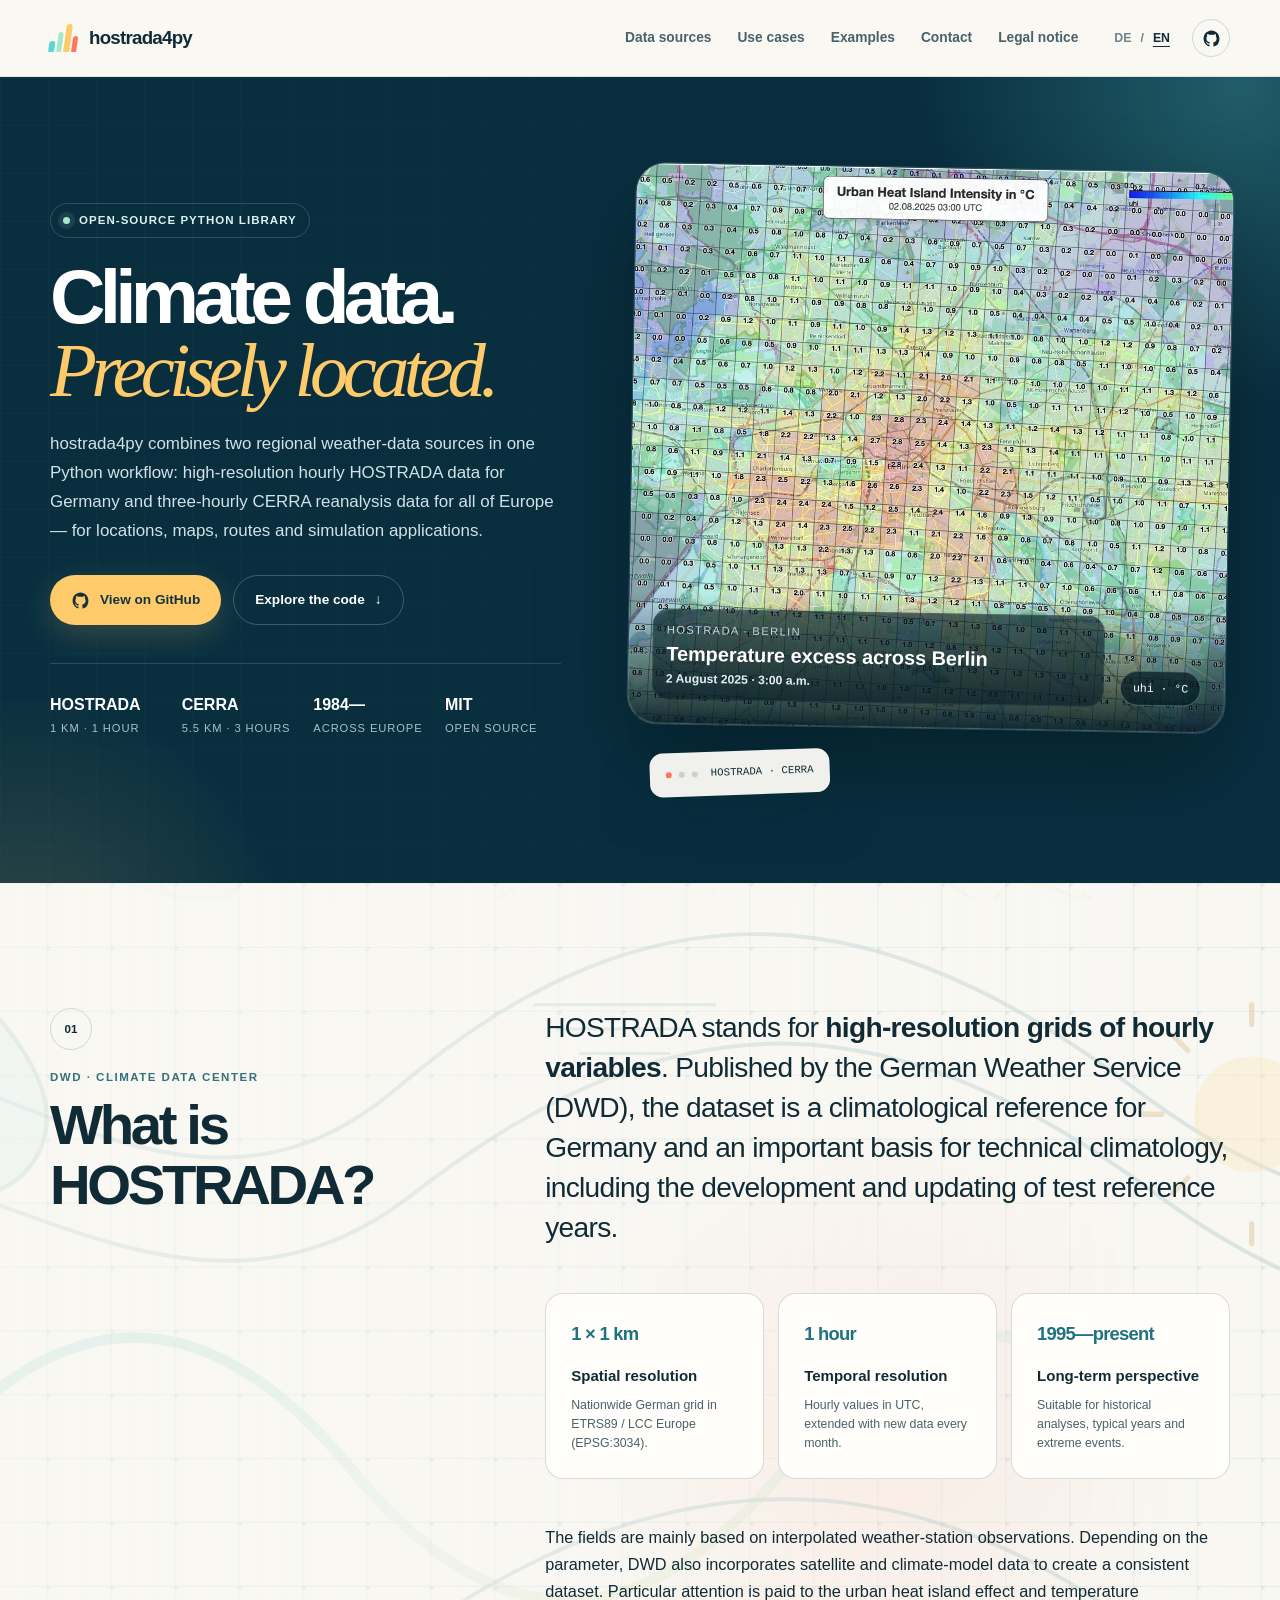
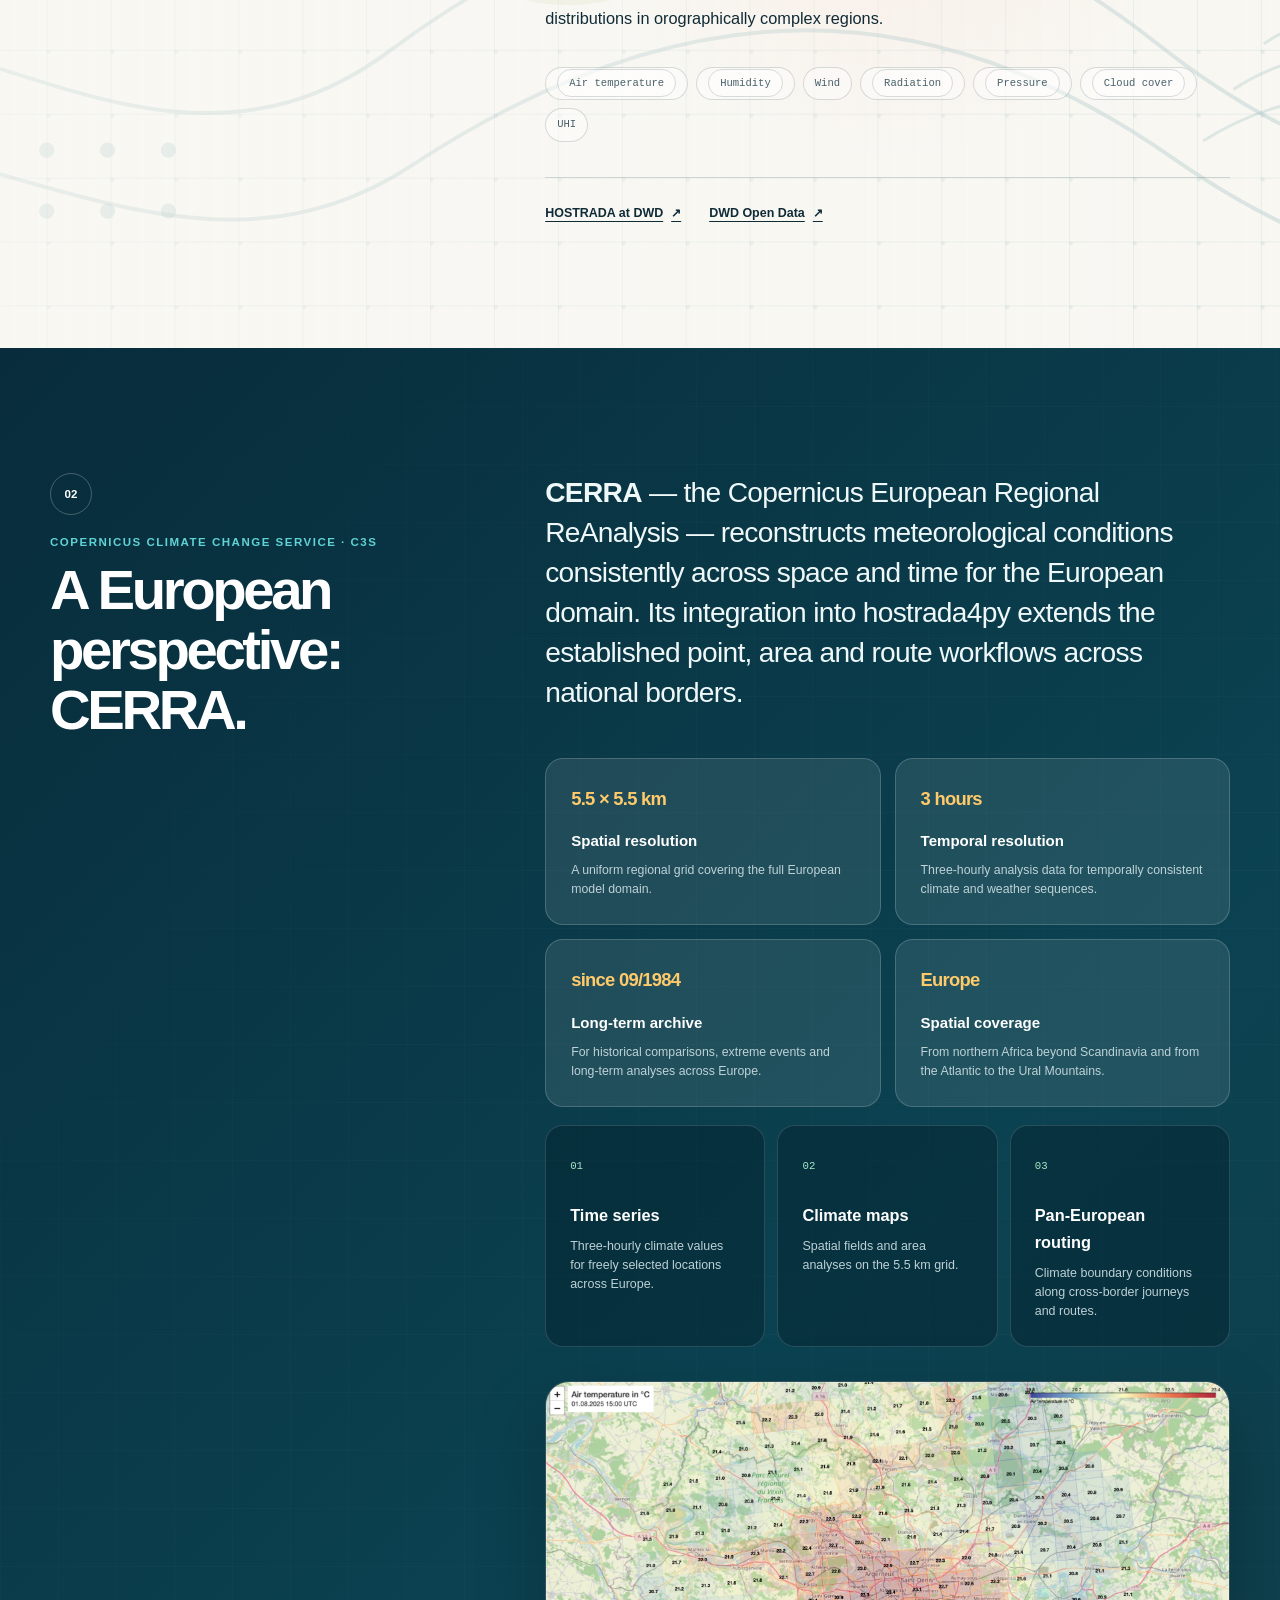
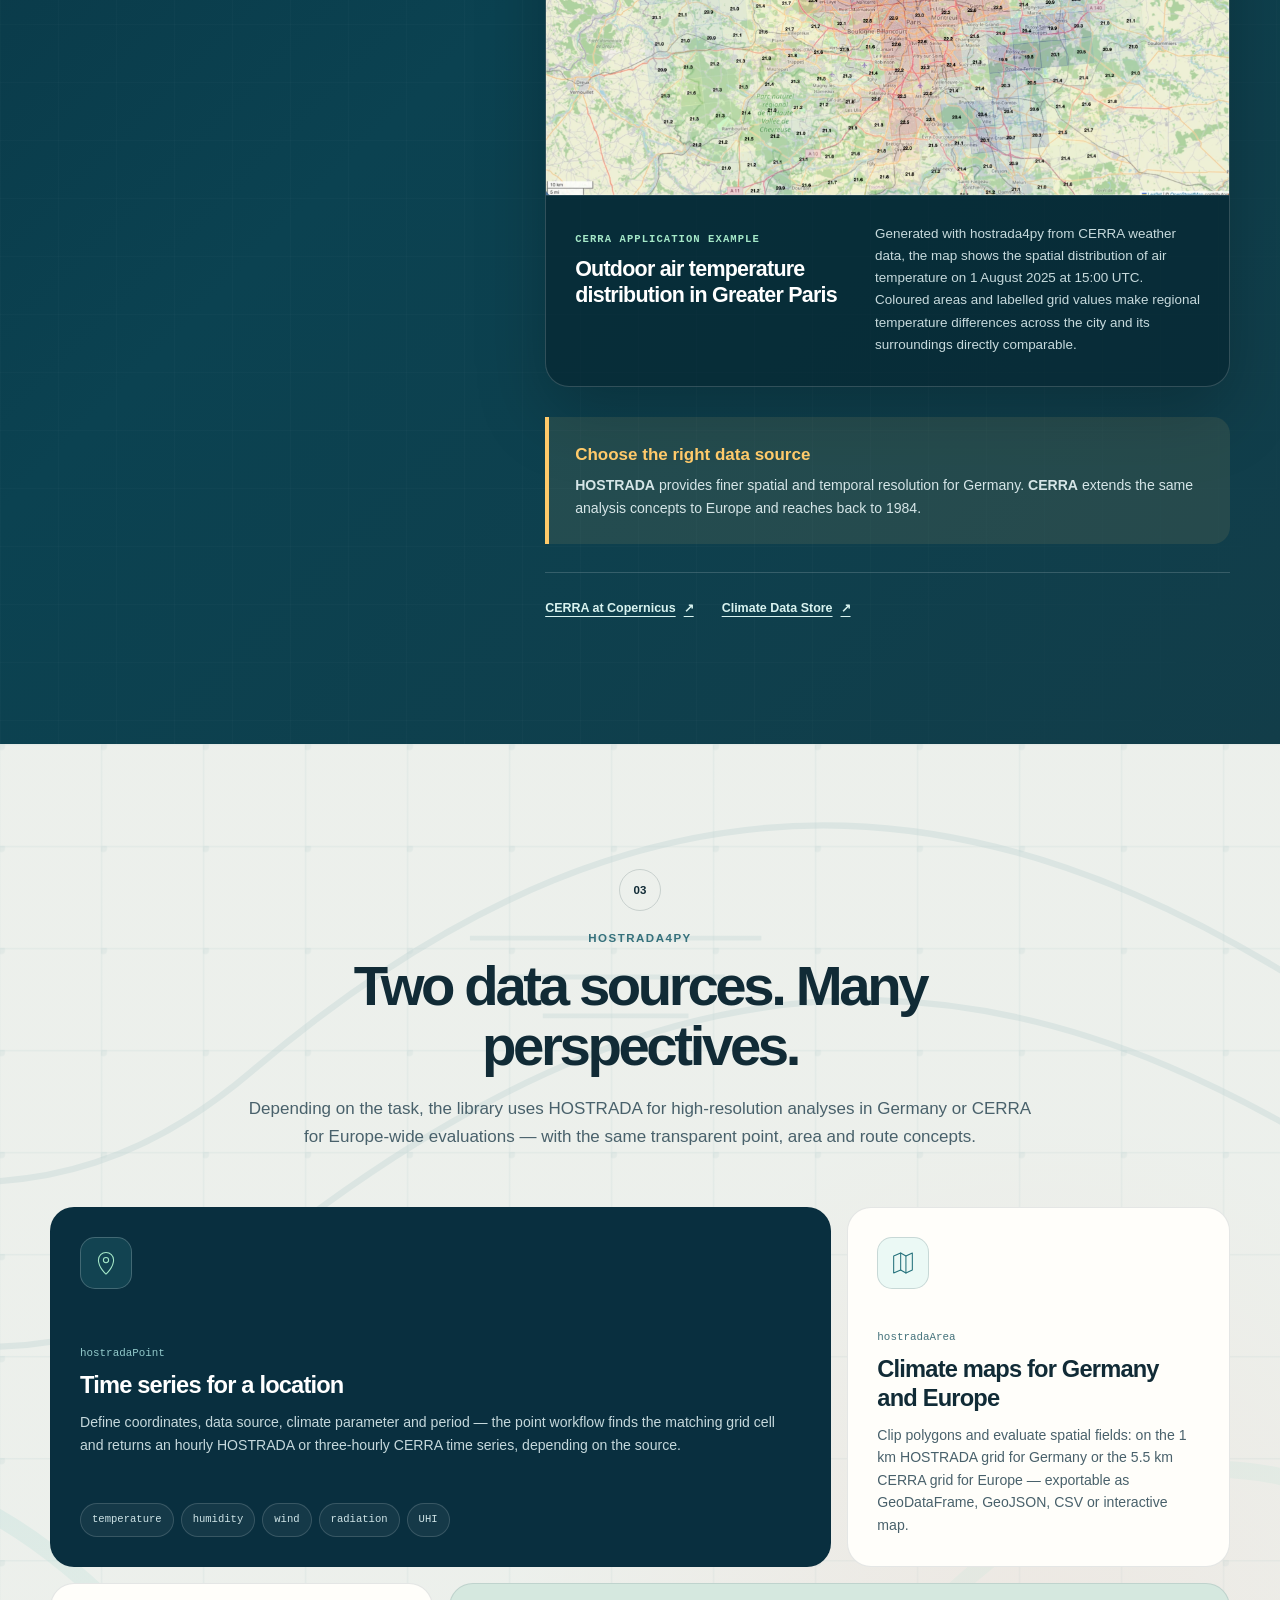
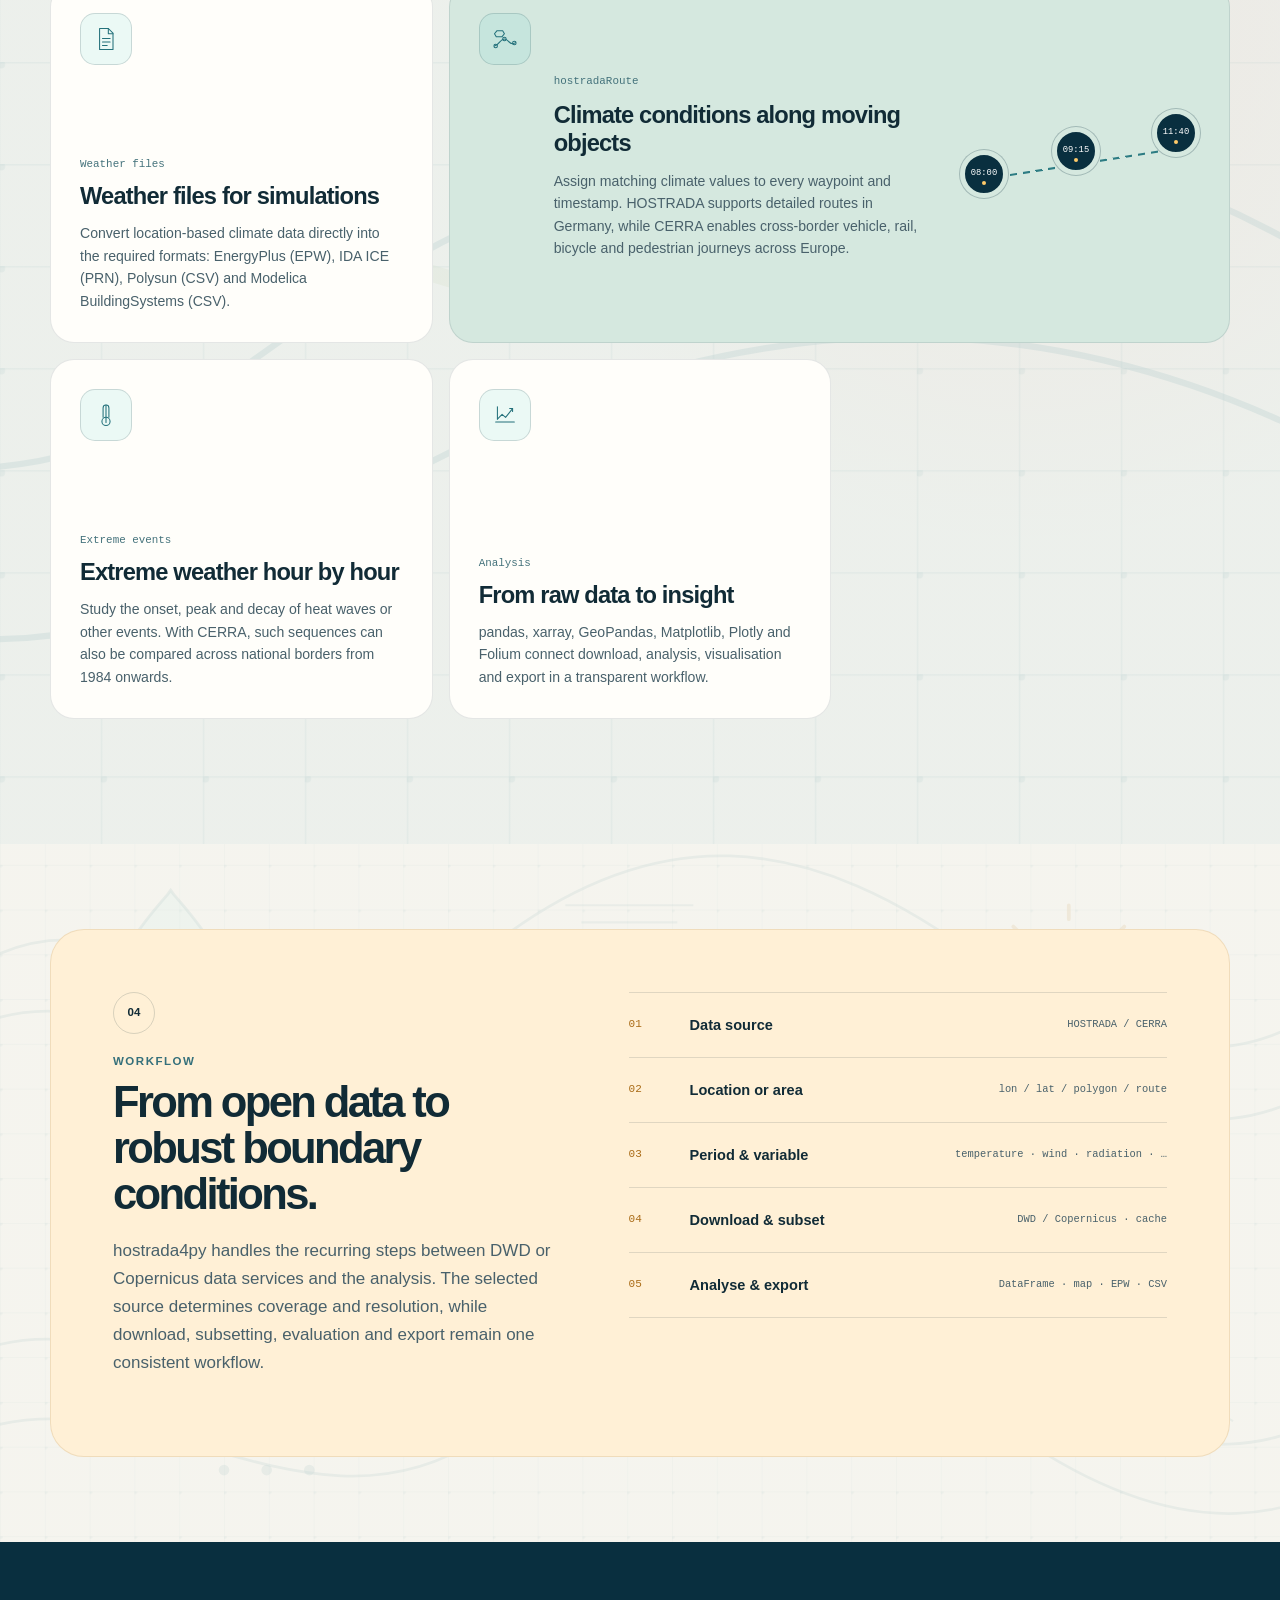
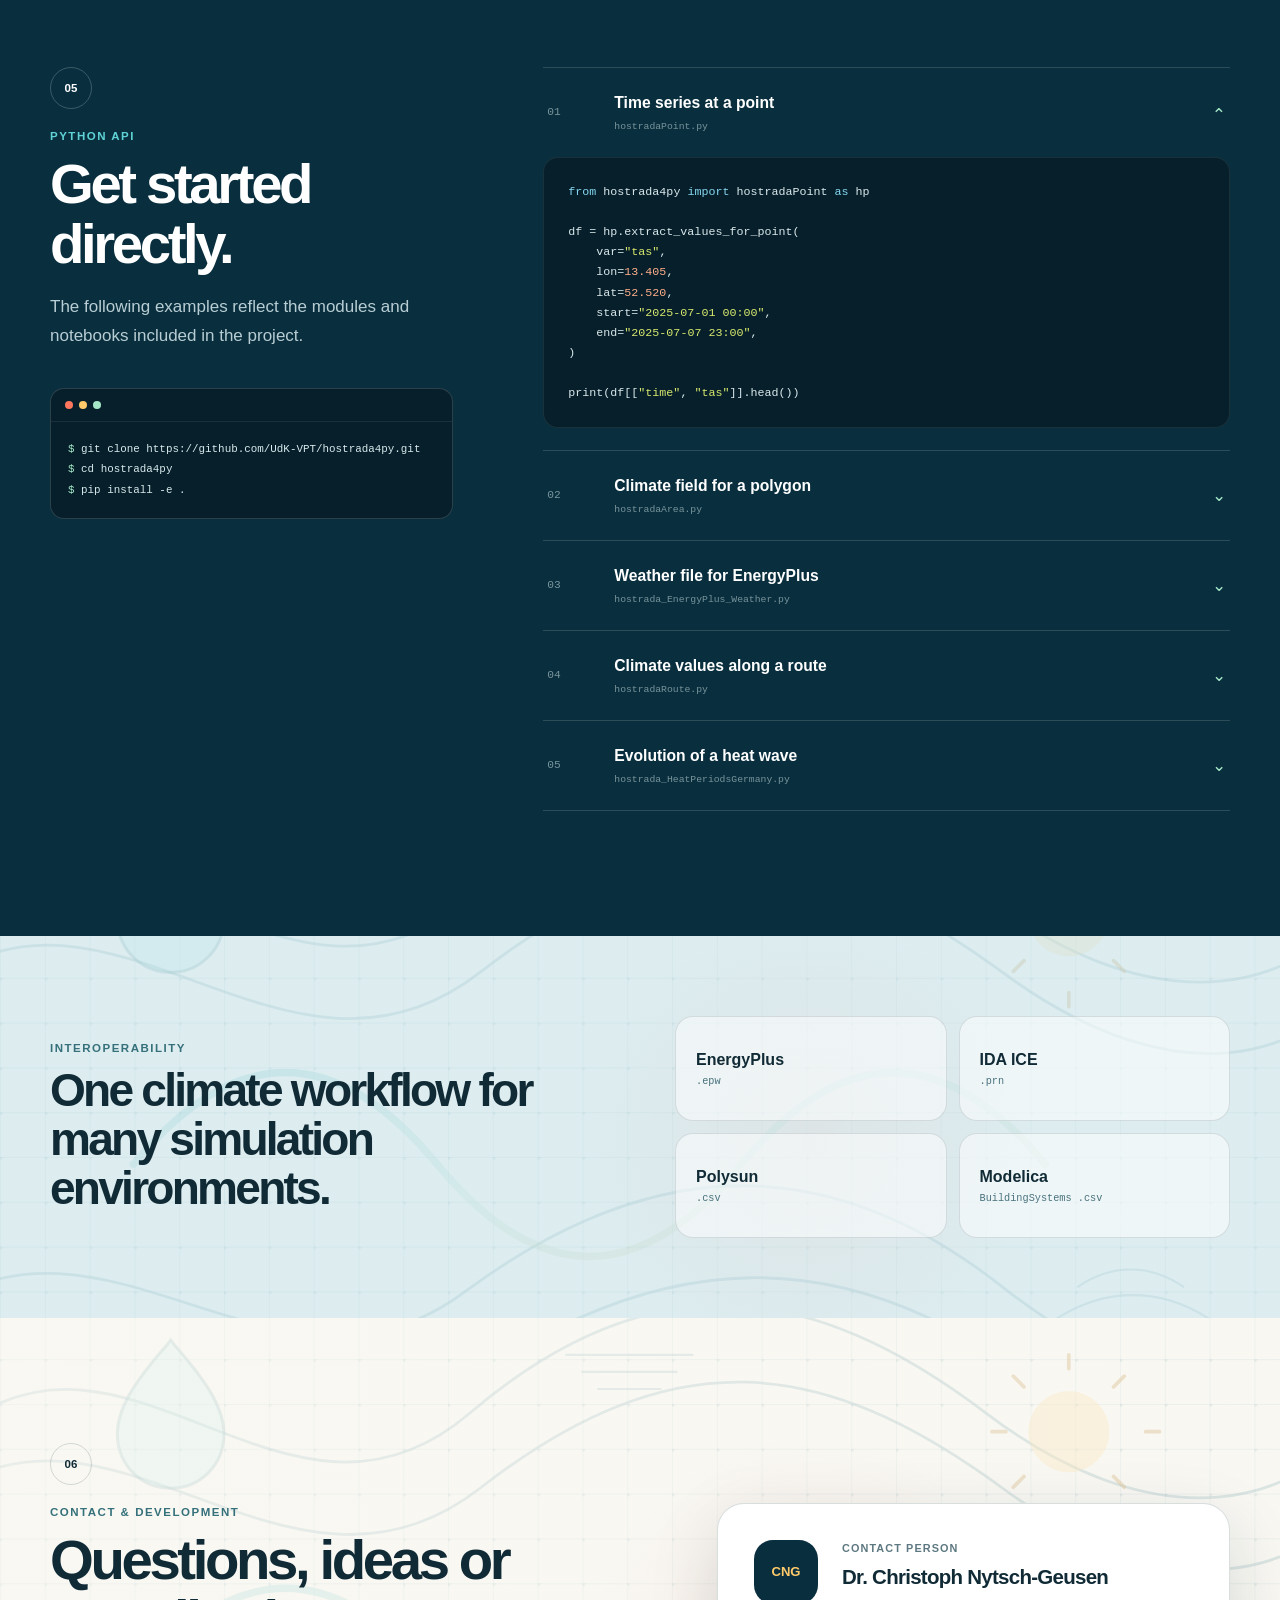
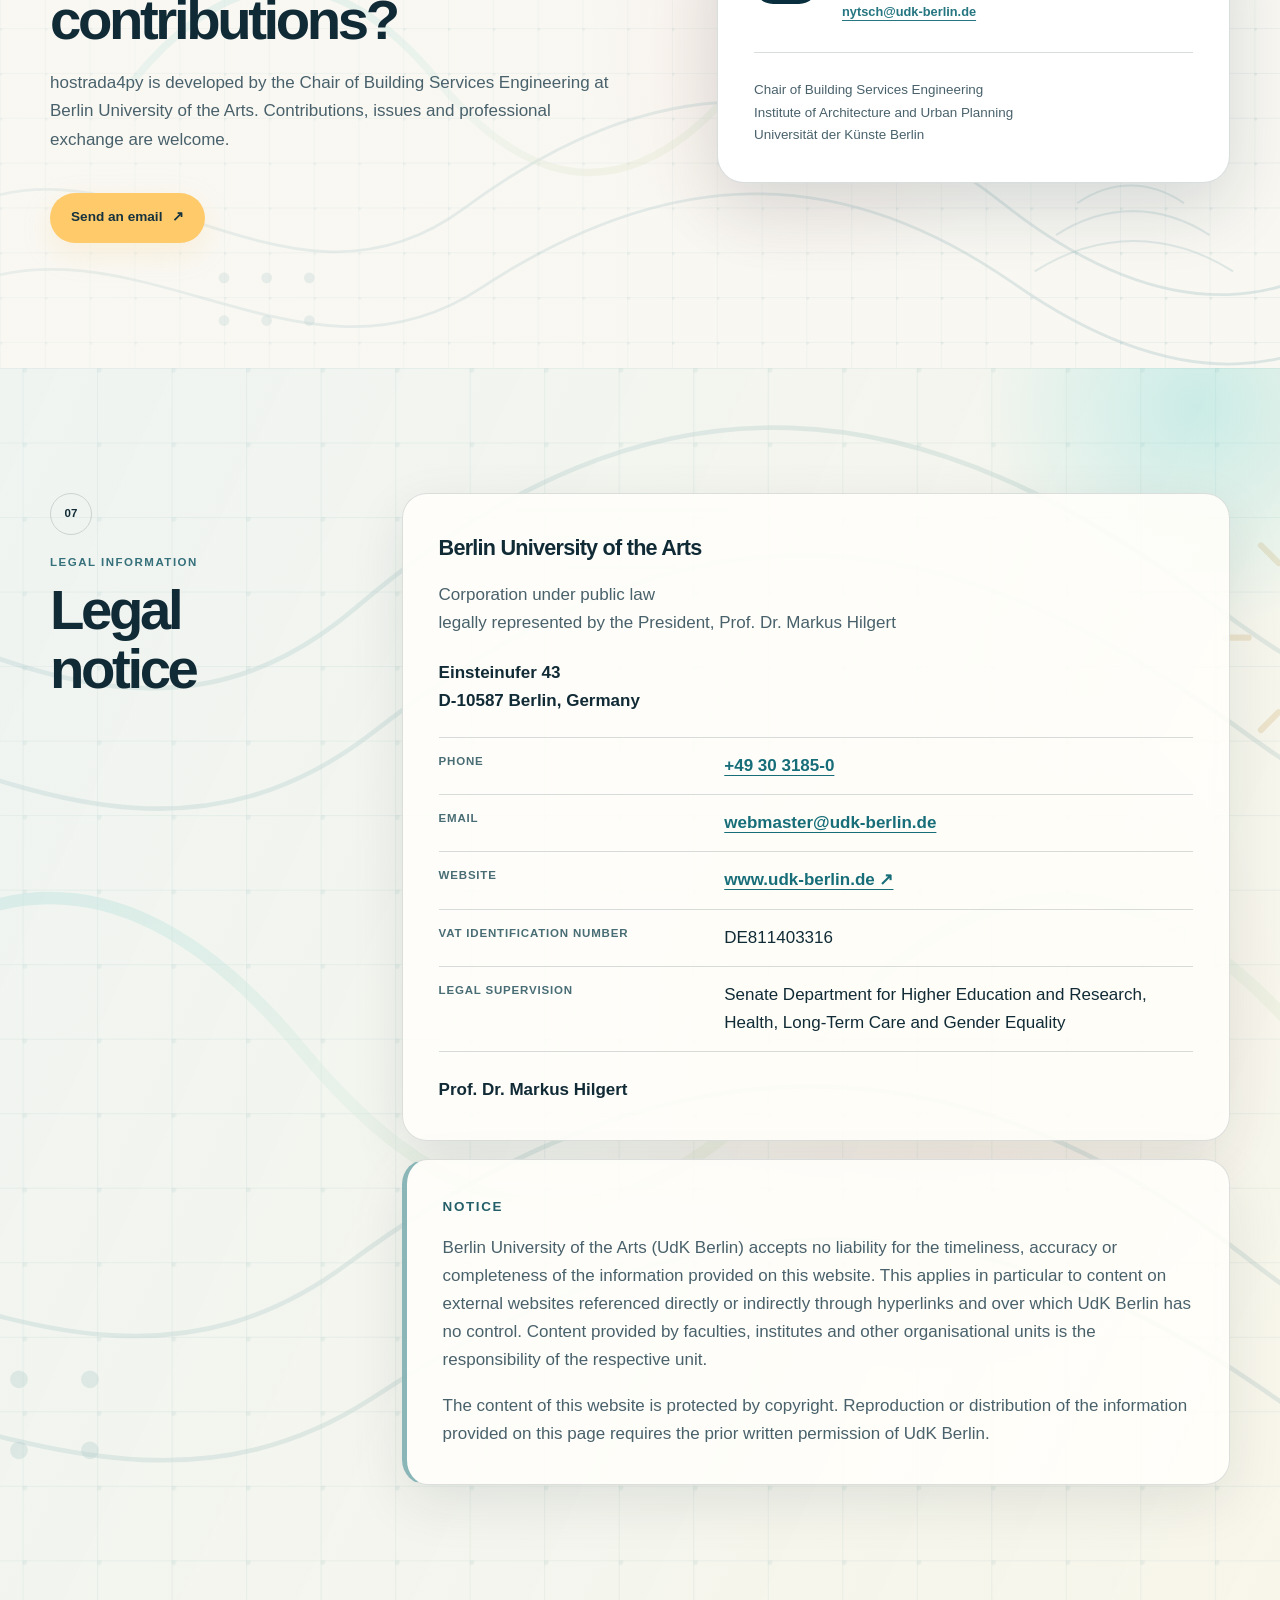
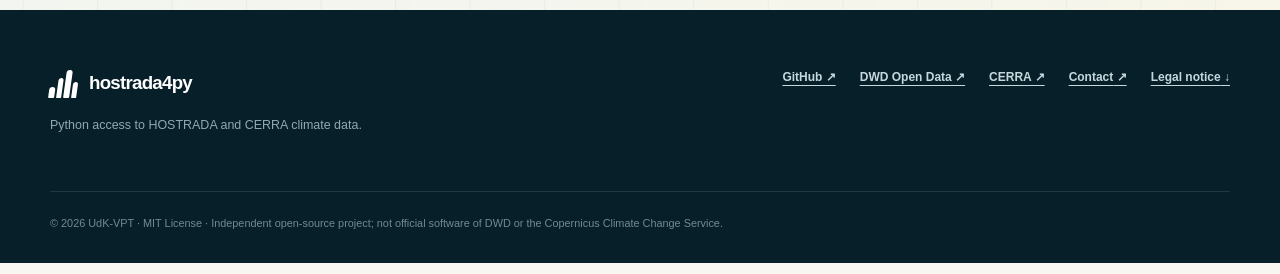
==== commit 66c606c6: "website updated" ====
--- a/docs/index.html
+++ b/docs/index.html
@@ -6,8 +6,8 @@
   <meta name="description" content="hostrada4py erschließt HOSTRADA- und CERRA-Klimadaten für Python-Workflows: Zeitreihen, Klimakarten, Routing und Simulationswetterdaten für Deutschland und Europa.">
   <meta name="theme-color" content="#092f3f">
   <title>hostrada4py — HOSTRADA and CERRA climate data for Python</title>
-  <link rel="stylesheet" href="assets/styles.css">
-  <script src="assets/app.js" defer></script>
+  <link rel="stylesheet" href="assets/styles.css?v=9">
+  <script src="assets/app.js?v=9" defer></script>
 </head>
 <body>
   <a class="skip-link" href="#main">
--- a/docs/assets/styles.css
+++ b/docs/assets/styles.css
@@ -31,6 +31,7 @@
   font-size: 17px;
   line-height: 1.65;
   -webkit-font-smoothing: antialiased;
+  text-rendering: optimizeLegibility;
 }
 img { display: block; max-width: 100%; }
 a { color: inherit; }
@@ -48,9 +49,8 @@
   position: sticky;
   top: 0;
   z-index: 100;
-  background: rgba(249, 248, 243, .78);
-  backdrop-filter: blur(18px);
-  border-bottom: 1px solid rgba(17, 43, 54, .08);
+  background: rgba(249, 248, 243, .97);
+  border-bottom: 1px solid rgba(17, 43, 54, .1);
 }
 .header-inner { min-height: 76px; display: flex; align-items: center; gap: 32px; }
 .brand { display: inline-flex; align-items: center; gap: 11px; font-weight: 800; letter-spacing: -.04em; text-decoration: none; font-size: 1.17rem; }
@@ -97,7 +97,7 @@
 .image-card::after { content: ""; position: absolute; inset: 0; box-shadow: inset 0 0 0 1px rgba(255,255,255,.13); border-radius: inherit; pointer-events: none; }
 .image-card img { width: 100%; height: 560px; object-fit: cover; object-position: center; filter: saturate(.9) contrast(1.02); }
 .image-overlay { position: absolute; inset: auto 0 0; display: grid; grid-template-columns: minmax(0, 1fr) auto; align-items: end; gap: 16px; padding: 24px; background: linear-gradient(transparent 6%, rgba(4,27,36,.92)); }
-.image-overlay div { display: flex; flex-direction: column; gap: 4px; max-width: min(100%, 31rem); padding: 12px 14px; border-radius: 16px; background: rgba(4,27,36,.62); box-shadow: inset 0 0 0 1px rgba(255,255,255,.08); backdrop-filter: blur(8px); }
+.image-overlay div { display: flex; flex-direction: column; gap: 4px; max-width: min(100%, 31rem); padding: 12px 14px; border-radius: 16px; background: rgba(4,27,36,.62); box-shadow: inset 0 0 0 1px rgba(255,255,255,.08); }
 .image-kicker { font-size: .7rem; color: #c1d6db; letter-spacing: .12em; text-transform: uppercase; }
 .image-overlay strong { font-size: 1.24rem; line-height: 1.2; }
 .image-subline { color: #e3eef1; font-size: .76rem; line-height: 1.4; font-weight: 600; }
@@ -126,12 +126,18 @@
   background: radial-gradient(circle at 80% 28%, rgba(95,211,213,.24), transparent 0 28%);
 }
 
-.section-heading h2, .workflow-copy h2, .simulation-banner h2, .contact-copy h2 { margin: 8px 0 20px; font-size: clamp(2.3rem, 4.4vw, 4.5rem); line-height: 1.06; letter-spacing: -.06em; }
+.section-heading h2, .workflow-copy h2, .simulation-banner h2, .contact-copy h2 { margin: 8px 0 20px; max-width: 100%; font-size: clamp(2.3rem, 4.4vw, 4.5rem); line-height: 1.06; letter-spacing: -.06em; overflow-wrap: break-word; hyphens: auto; }
 .section-heading p, .workflow-copy p, .contact-copy > p { color: var(--ink-soft); }
 .section-number { display: inline-grid; place-items: center; width: 42px; height: 42px; border: 1px solid var(--line); border-radius: 50%; font-size: .72rem; font-weight: 800; }
 .section-kicker { margin: 18px 0 0; color: #35707b !important; font-size: .72rem; font-weight: 900; letter-spacing: .13em; text-transform: uppercase; }
 .about-layout { display: grid; grid-template-columns: .72fr 1.28fr; gap: 110px; }
-.sticky-heading { align-self: start; position: sticky; top: 125px; }
+.sticky-heading { align-self: start; position: static; }
+.section-heading,
+.about-content,
+.cerra-content,
+.examples-layout > *,
+.contact-layout > *,
+.legal-layout > * { min-width: 0; }
 .about-content { font-size: 1.02rem; }
 .intro-text { margin-top: 0; font-size: clamp(1.35rem, 2.2vw, 2rem); line-height: 1.42; letter-spacing: -.025em; }
 .fact-grid { display: grid; grid-template-columns: repeat(3, 1fr); gap: 14px; margin: 45px 0; }
@@ -171,7 +177,7 @@
 .section-cerra .intro-text { color: #eff8f8; }
 .cerra-content > p:not(.intro-text) { color: #c6dadd; }
 .cerra-fact-grid { display: grid; grid-template-columns: repeat(2, 1fr); gap: 14px; margin: 45px 0 18px; }
-.cerra-fact-card { background: rgba(255,255,255,.075); border-color: rgba(255,255,255,.16); backdrop-filter: blur(12px); }
+.cerra-fact-card { background: rgba(255,255,255,.095); border-color: rgba(255,255,255,.18); }
 .cerra-fact-card .fact-value { color: var(--sun); }
 .cerra-fact-card h3 { color: white; }
 .cerra-fact-card p { color: #bed2d7; }
@@ -292,7 +298,7 @@
   pointer-events: none;
 }
 .legal-layout { position: relative; display: grid; grid-template-columns: .48fr 1.52fr; gap: 90px; align-items: start; }
-.legal-heading { position: sticky; top: 125px; }
+.legal-heading { position: static; }
 .legal-content { display: grid; gap: 18px; }
 .legal-card { padding: 36px; border: 1px solid rgba(17,43,54,.15); border-radius: 25px; background: rgba(255,254,250,.91); box-shadow: 0 18px 55px rgba(5,36,48,.09); }
 .legal-card h3 { margin: 0 0 16px; font-size: 1.35rem; letter-spacing: -.035em; }
@@ -324,7 +330,6 @@
   .hero-copy { max-width: 760px; }
   .hero-visual { padding-bottom: 36px; }
   .image-card img { height: 480px; }
-  .sticky-heading, .legal-heading { position: static; }
   .about-layout, .cerra-layout, .examples-layout, .contact-layout, .legal-layout { gap: 50px; }
   .cerra-showcase figcaption { grid-template-columns: 1fr; gap: 14px; }
   .feature-grid { grid-template-columns: repeat(2, 1fr); }
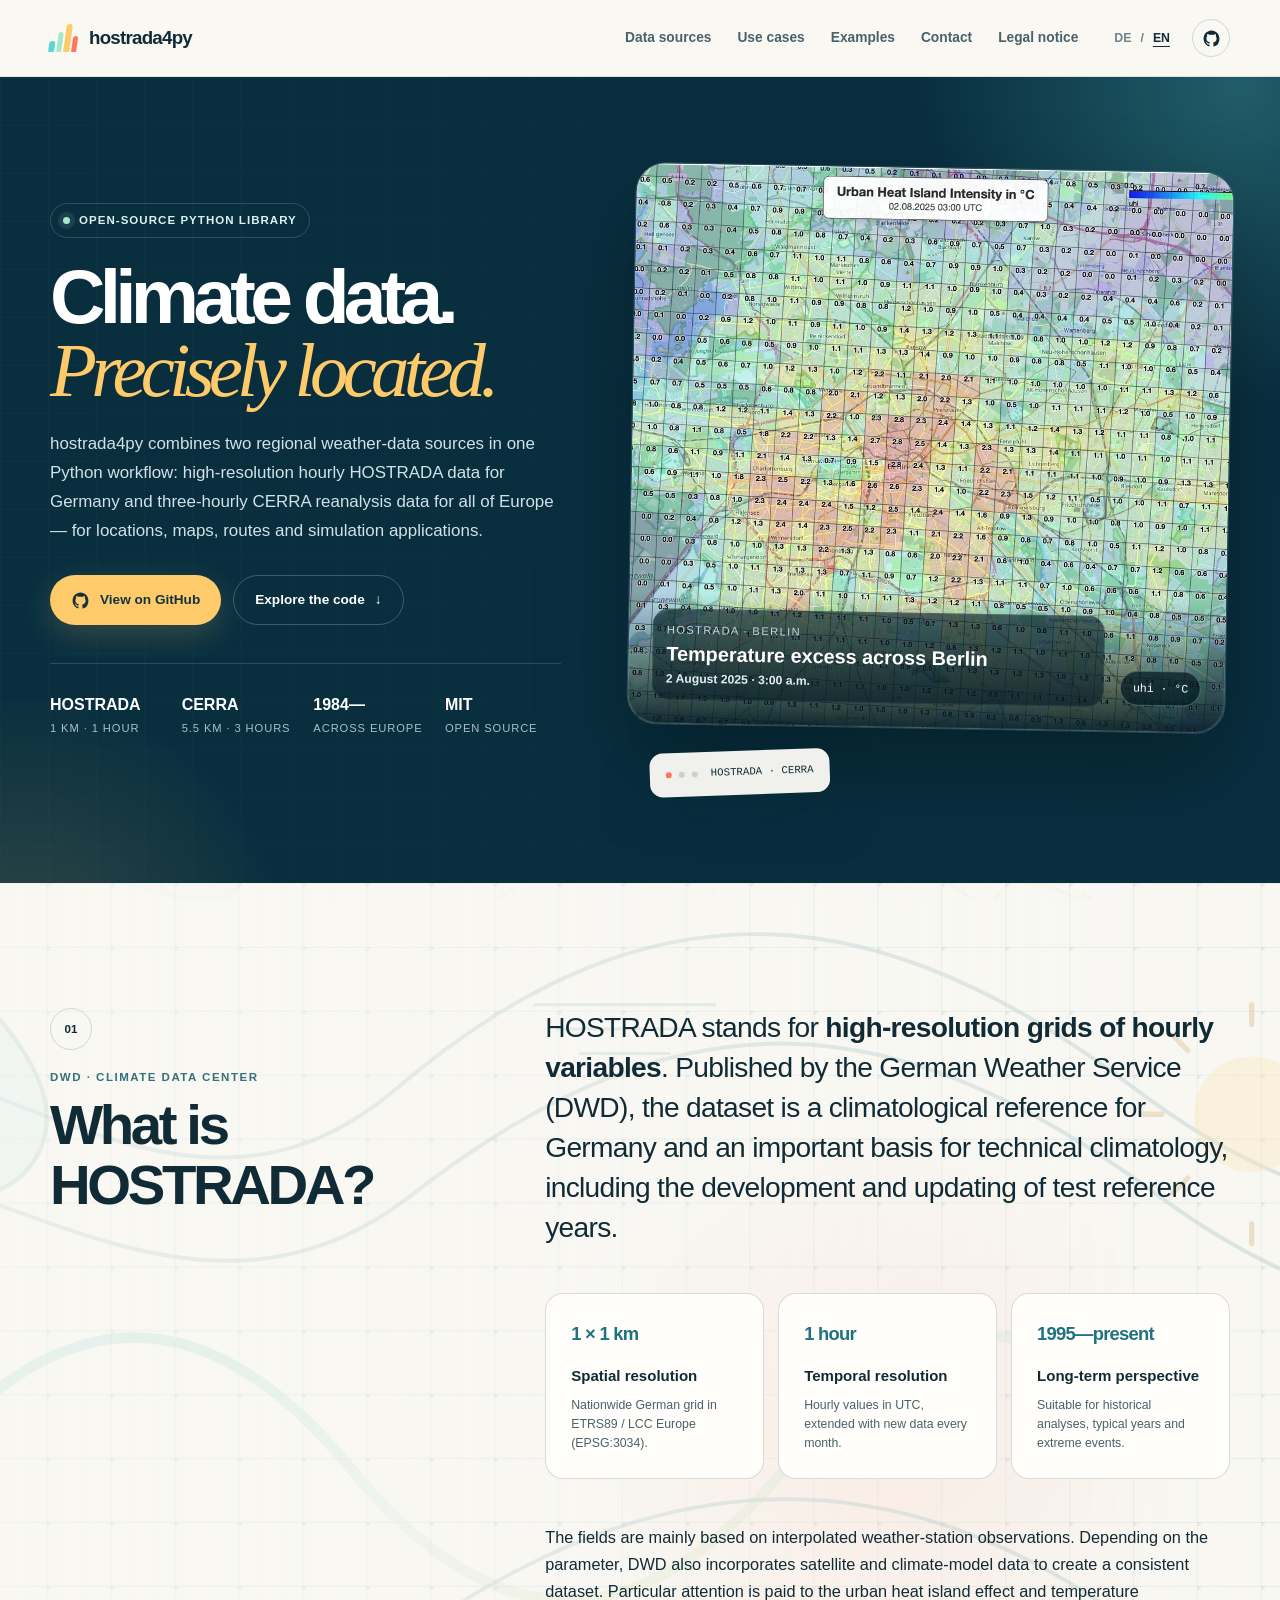
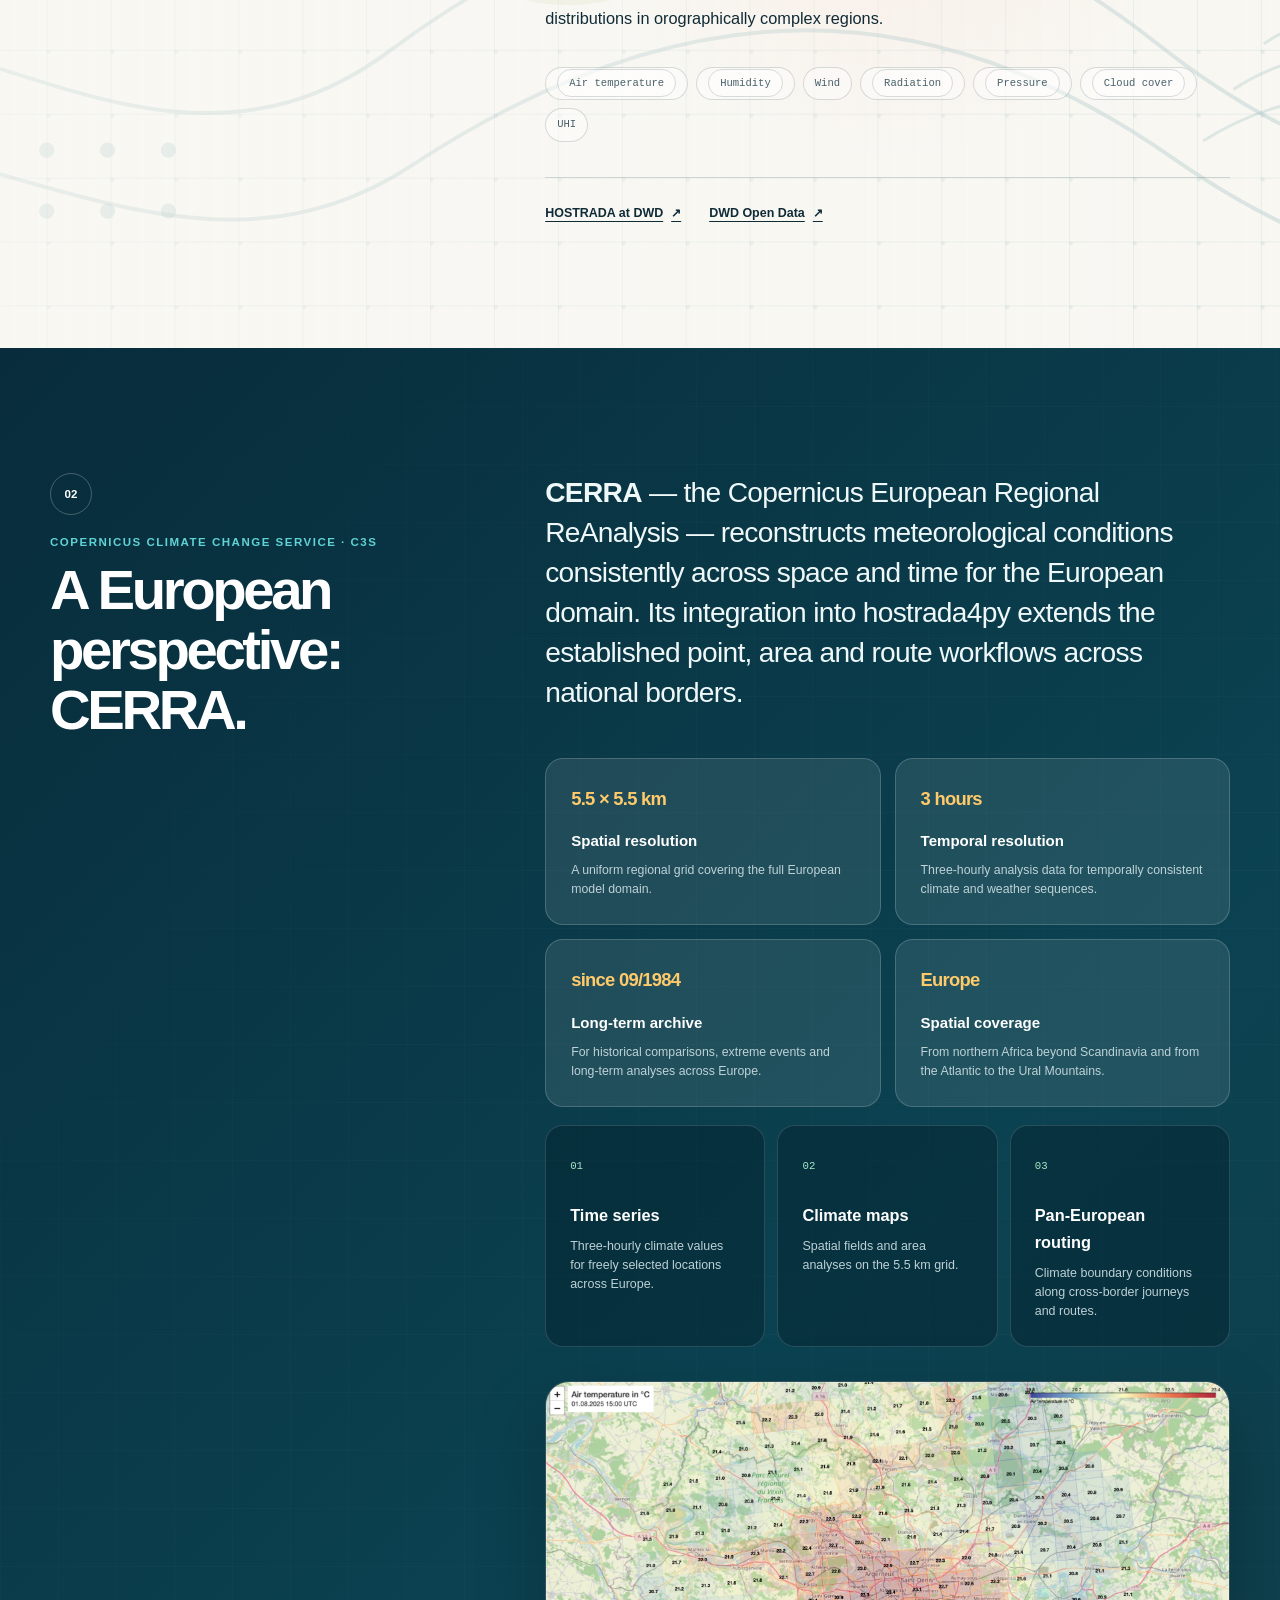
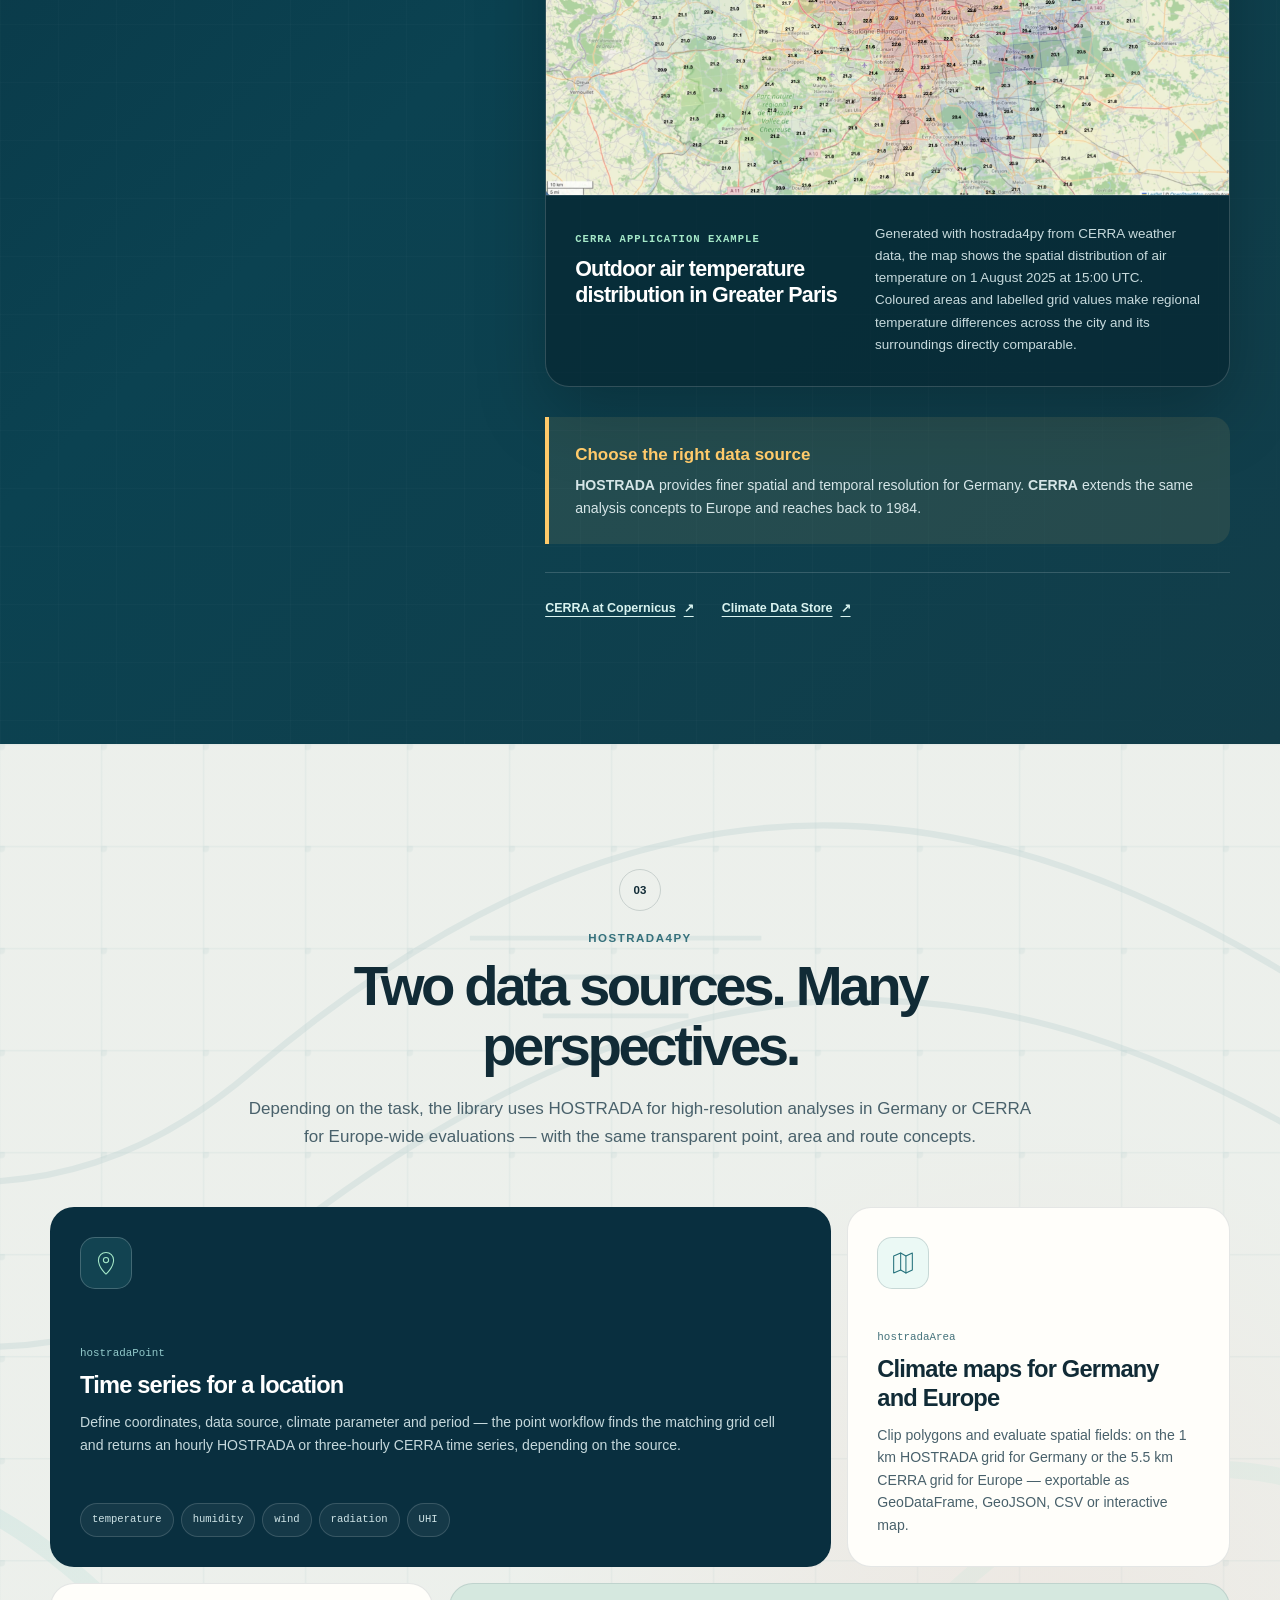
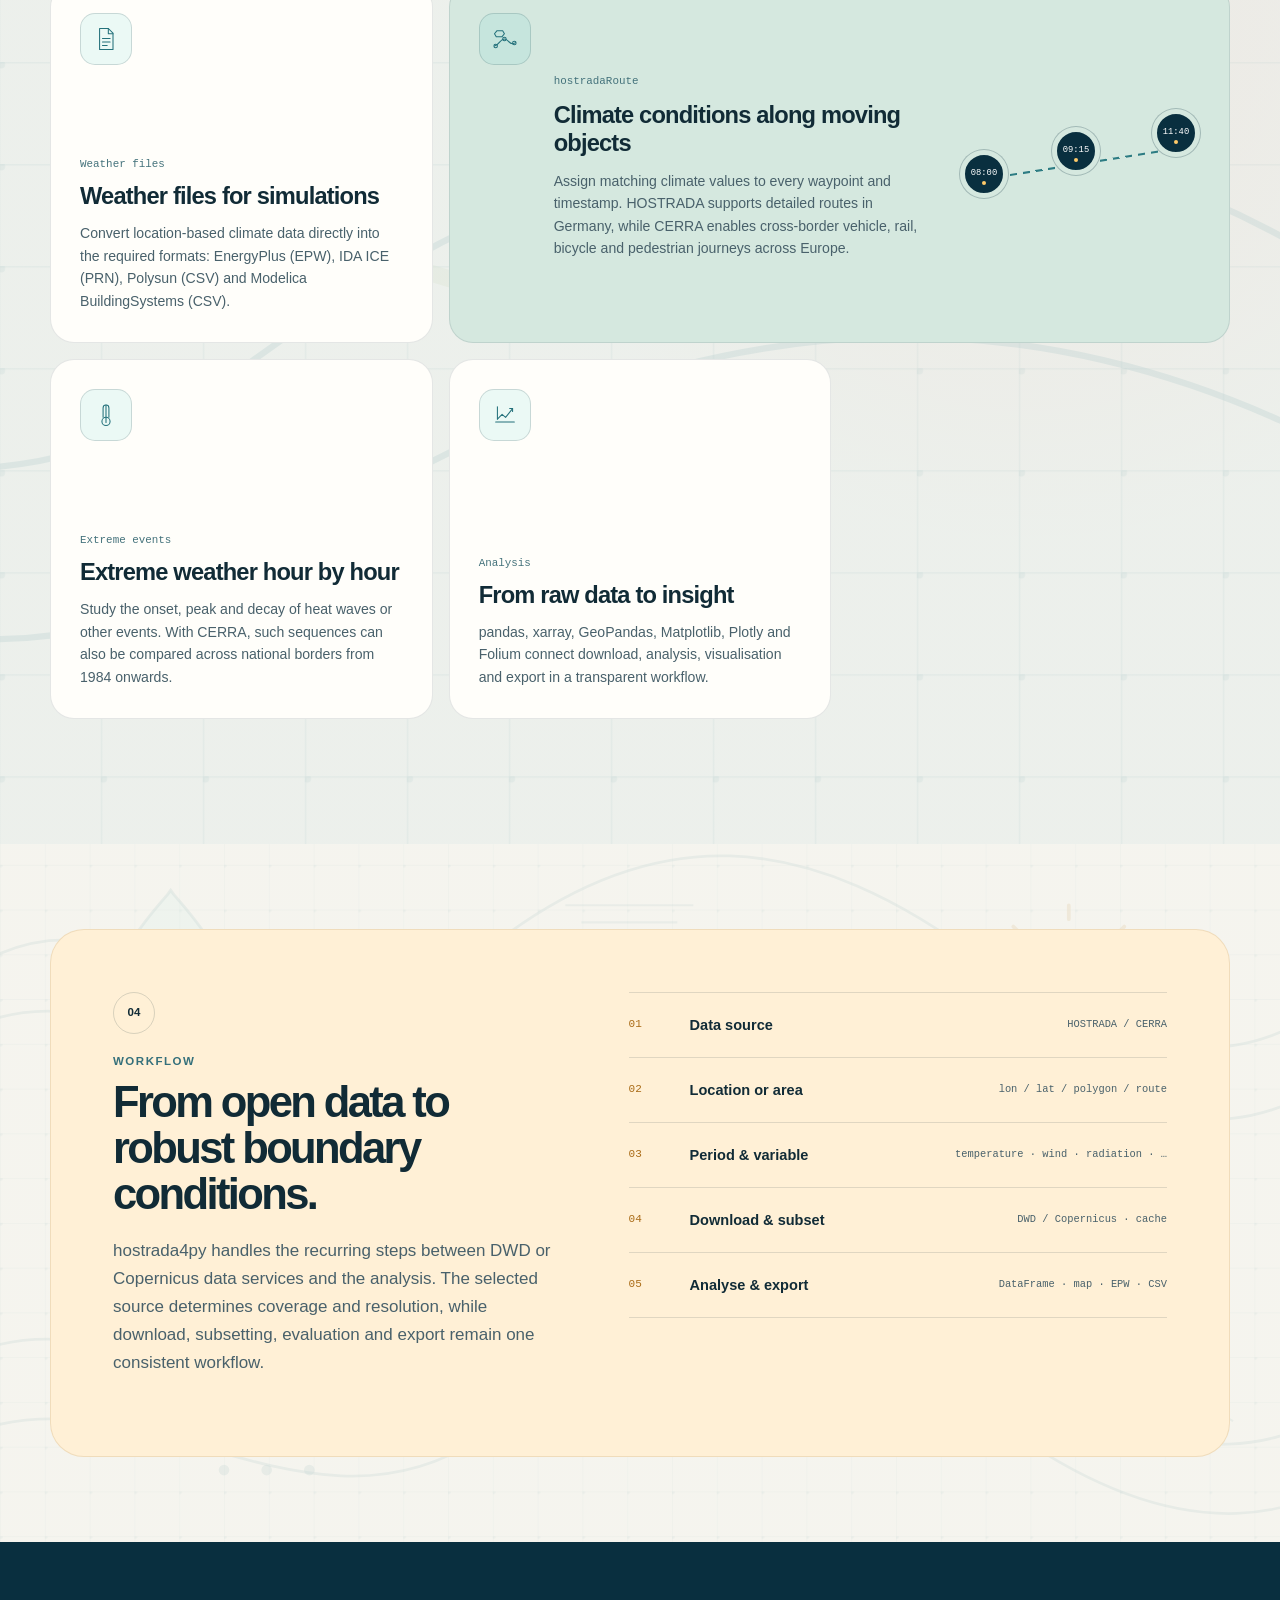
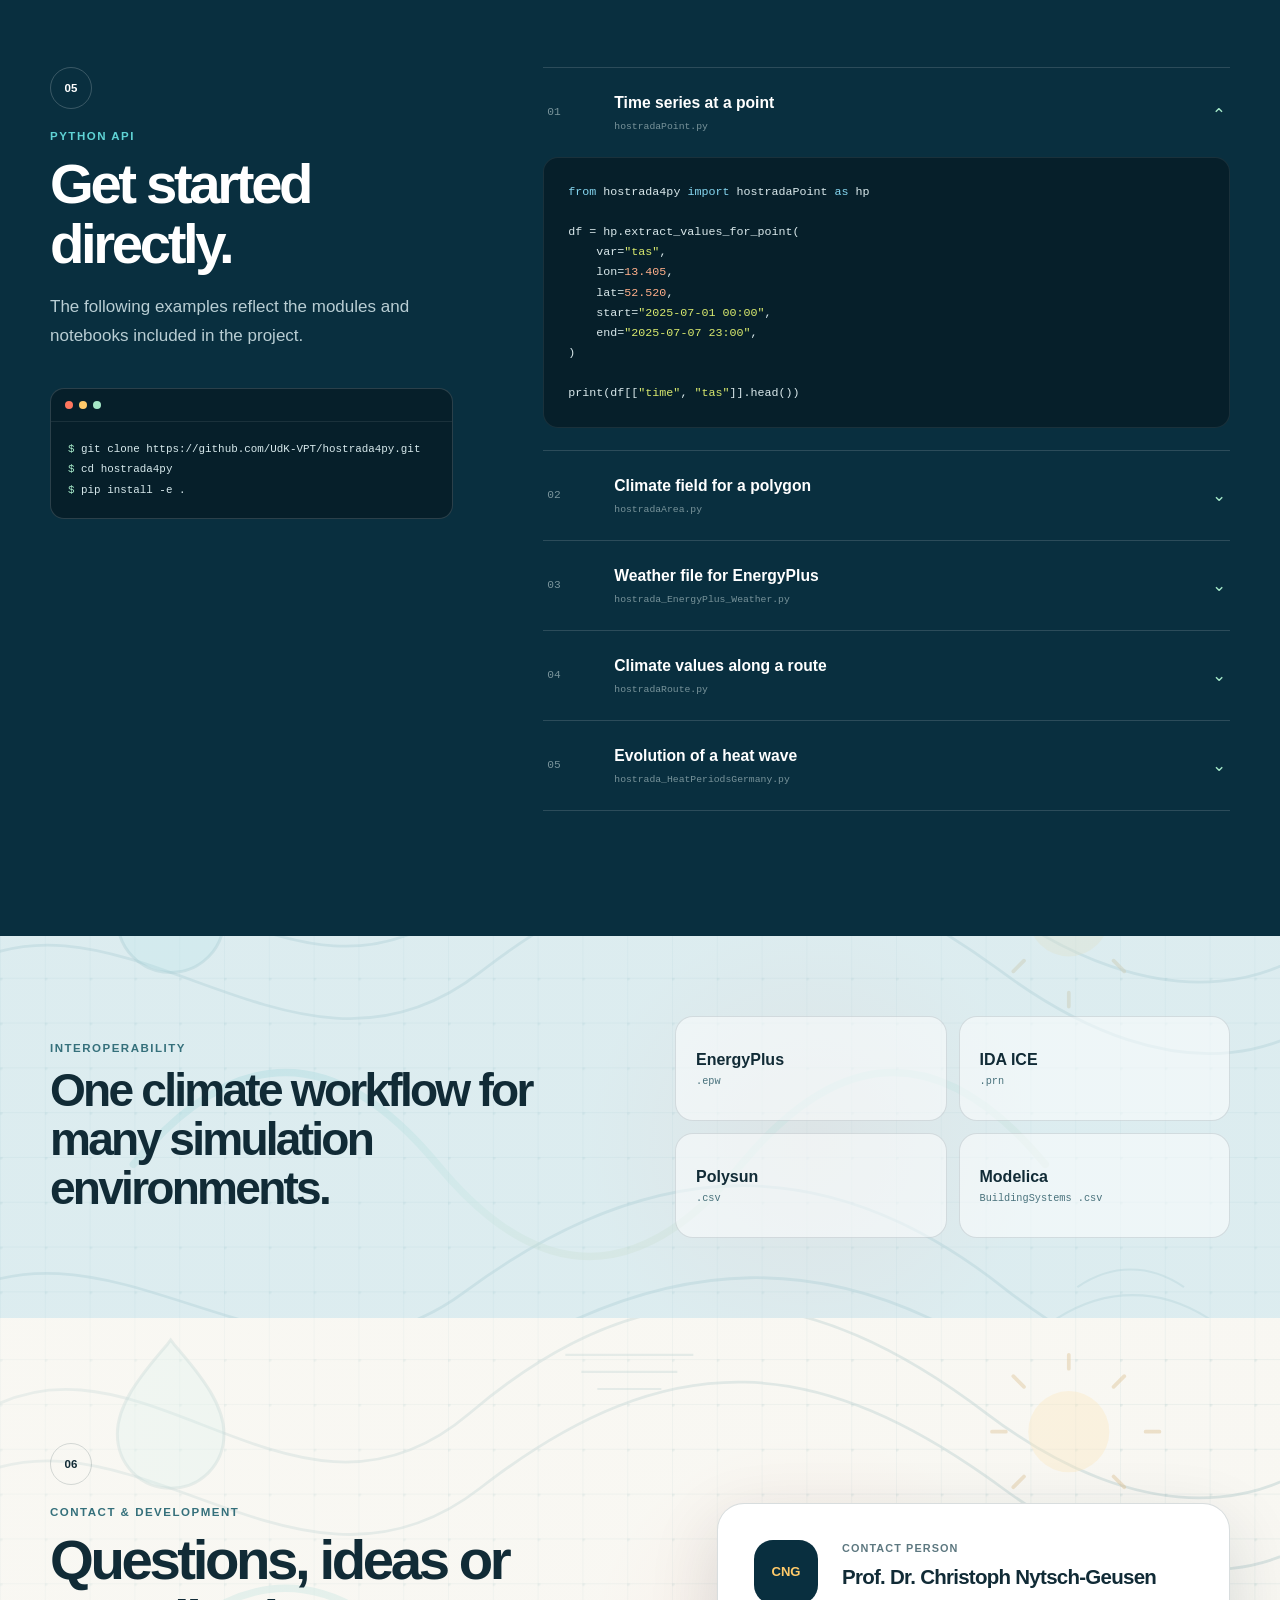
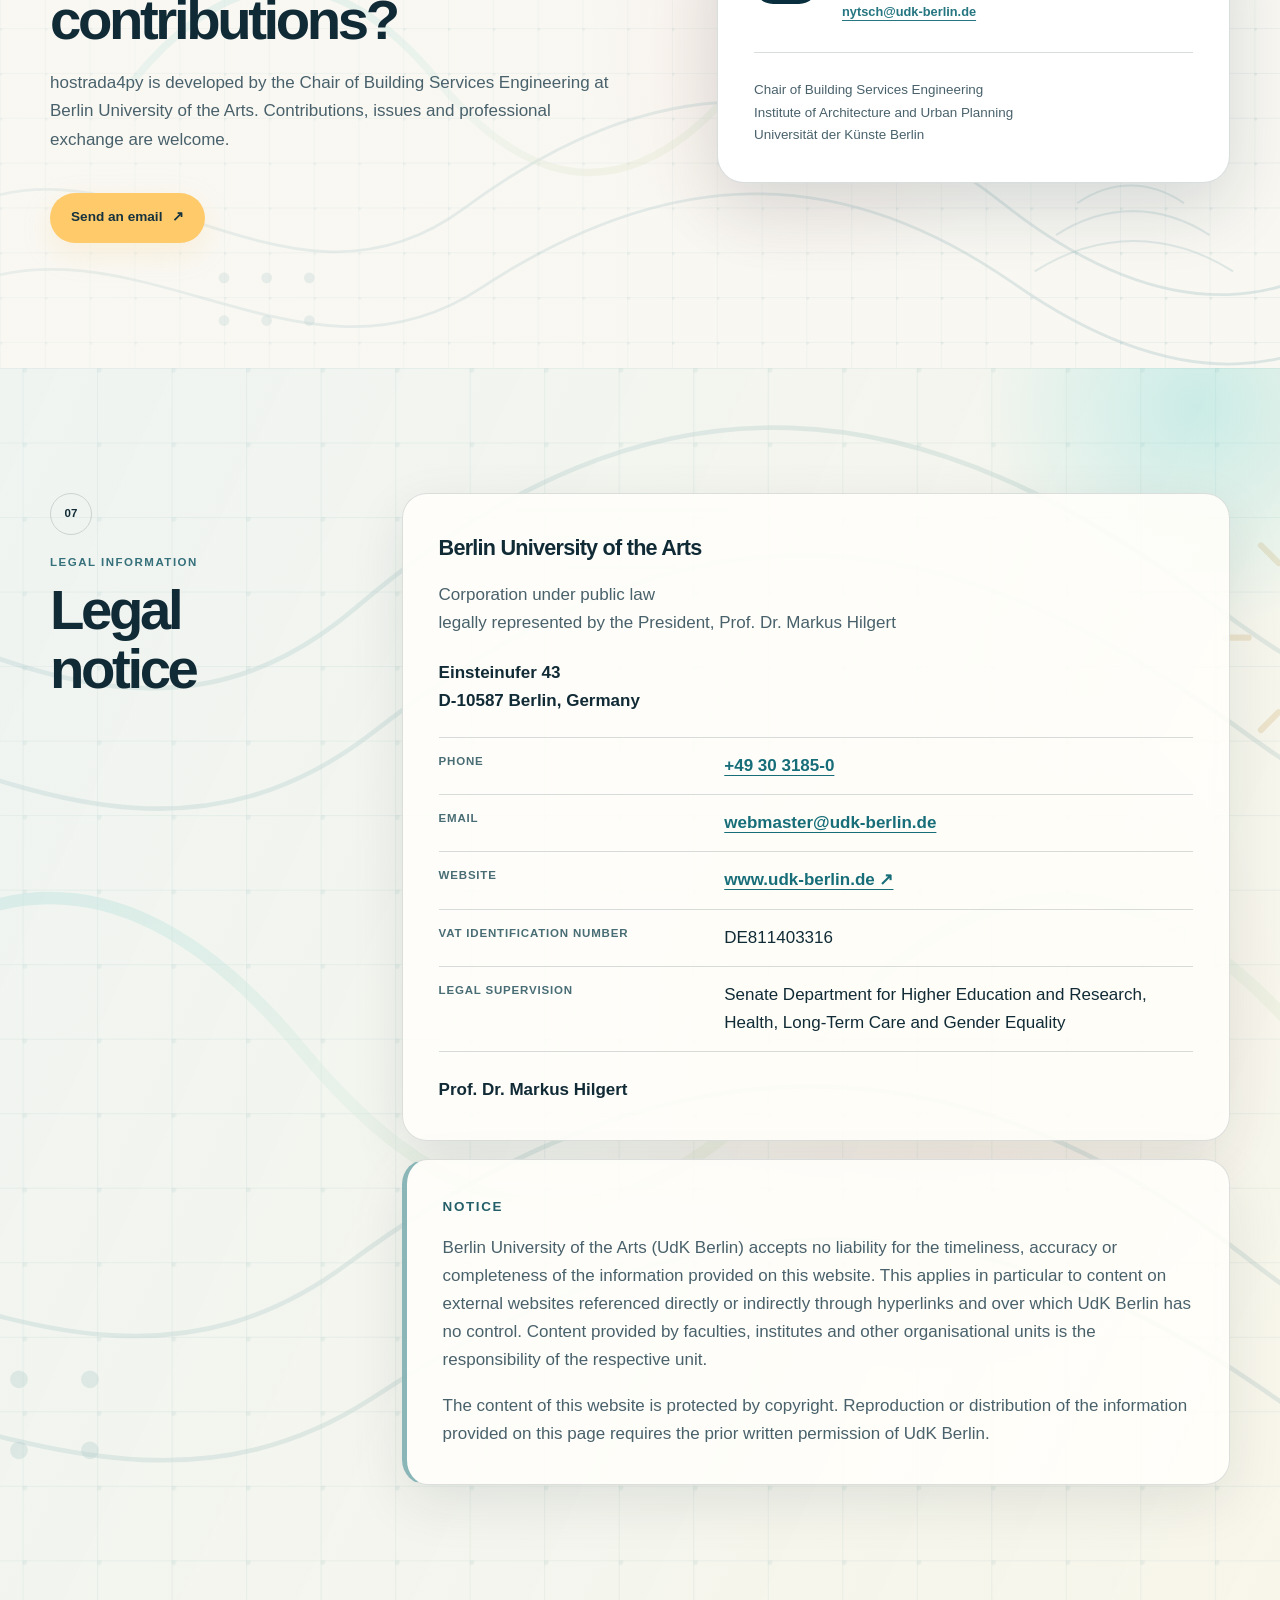
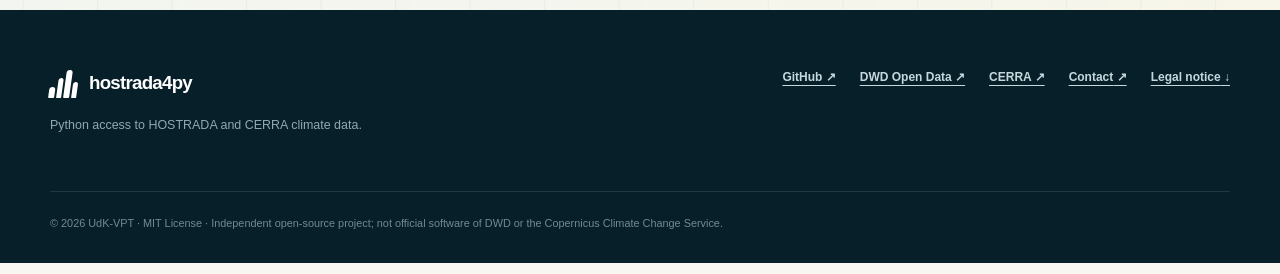
==== commit 0250429d: "small changes" ====
--- a/docs/index.html
+++ b/docs/index.html
@@ -480,7 +480,7 @@
           <div class="avatar" aria-hidden="true">CNG</div>
           <div>
             <p class="contact-role"><span class="lang-de">Ansprechpartner</span><span class="lang-en">Contact person</span></p>
-            <h3>Dr. Christoph Nytsch-Geusen</h3>
+            <h3>Prof. Dr. Christoph Nytsch-Geusen</h3>
             <a href="mailto:nytsch@udk-berlin.de">nytsch@udk-berlin.de</a>
           </div>
           <hr>
